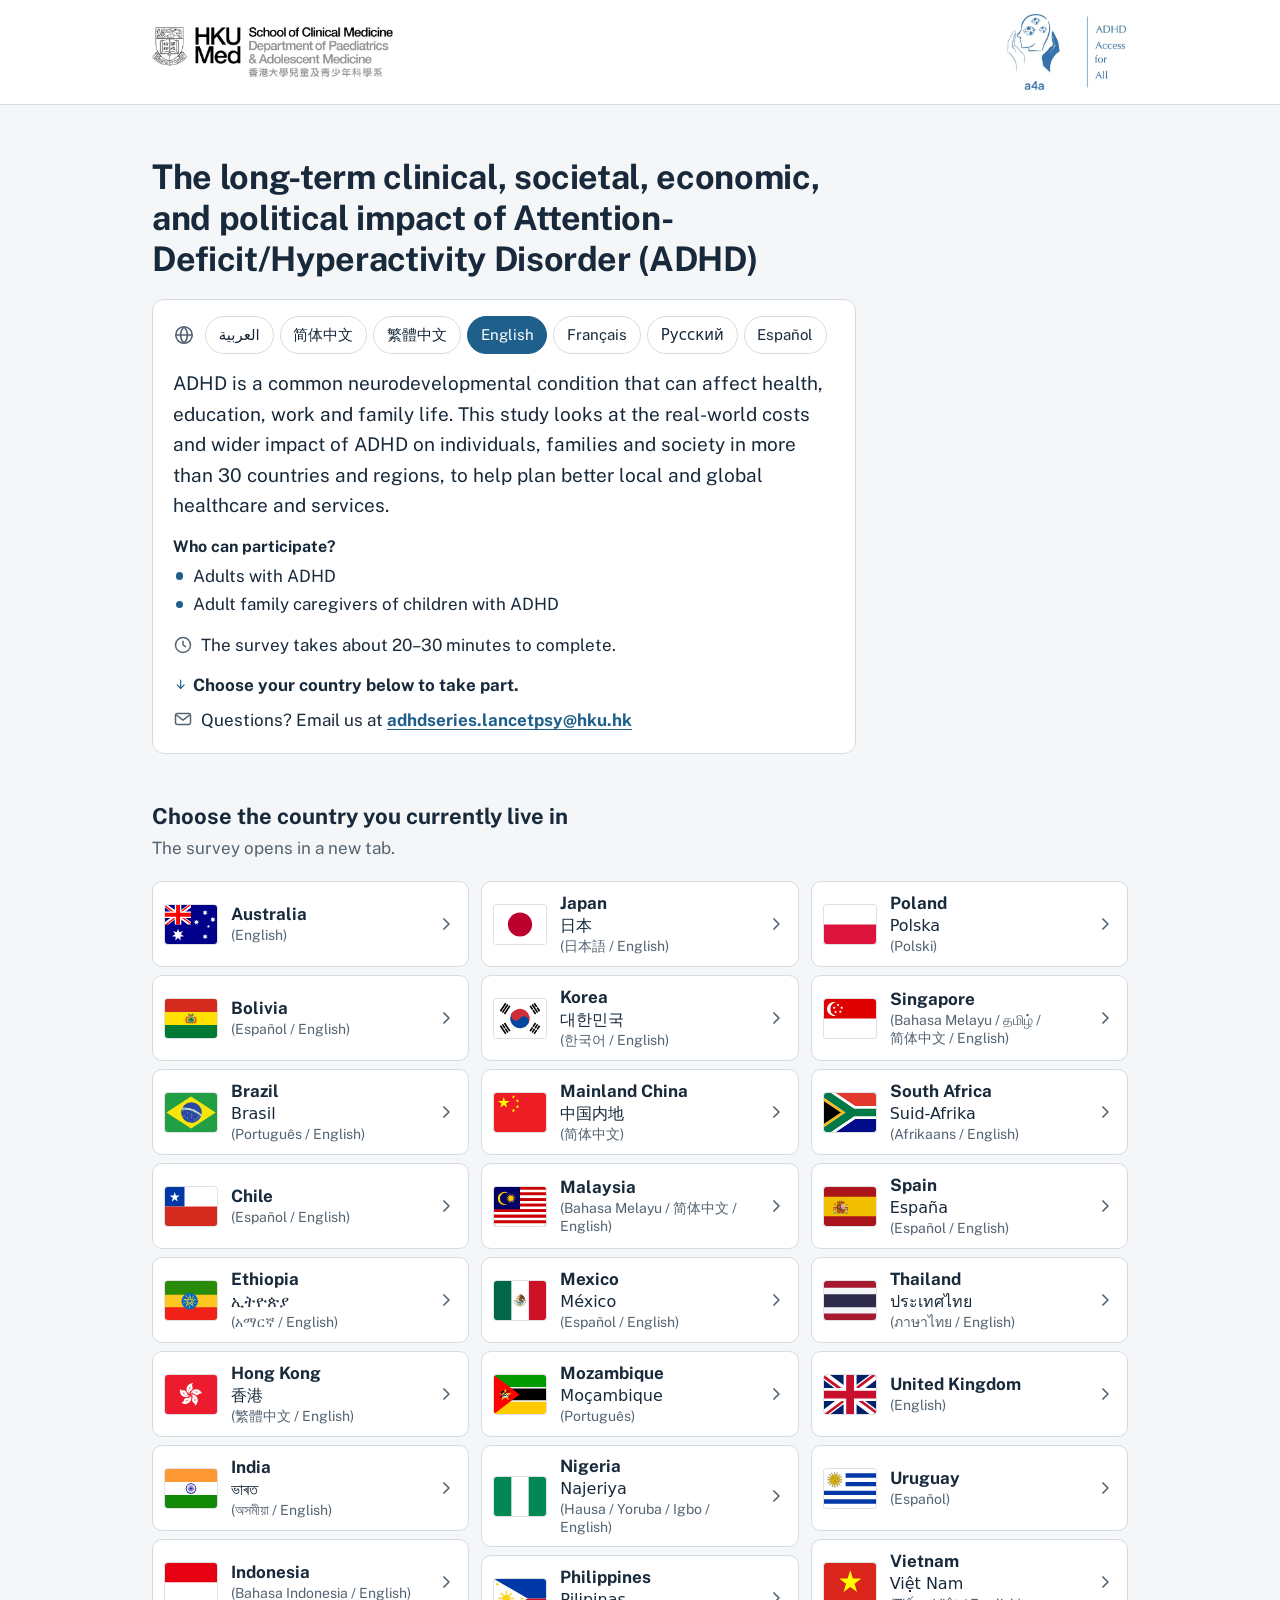
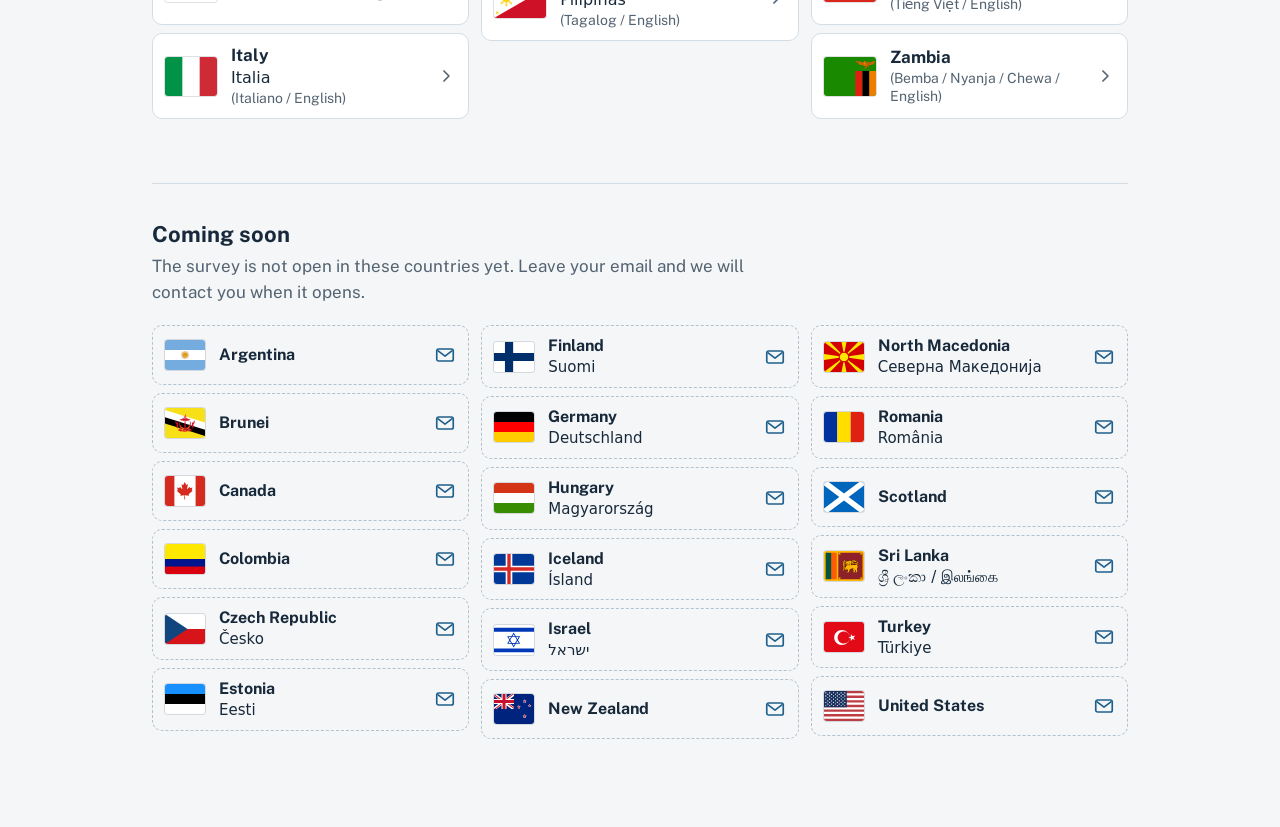
==== index.html @ dce9ca98 "Add files via upload" ====
<!DOCTYPE html>
<html lang="en">
<head>
  <meta charset="UTF-8">
  <meta name="viewport" content="width=device-width, initial-scale=1">
  <title>The long-term clinical, societal, economic, and political impact of Attention-Deficit/Hyperactivity Disorder (ADHD)</title>
  <meta name="description" content="An international survey on the real-world costs and wider impact of ADHD. Choose the country you currently live in to take part.">
  <link rel="stylesheet" href="style.css">
</head>
<body>
  <header class="brand-bar">
    <div class="brand-inner">
      <img class="logo logo-hku" src="images/hku-med-paediatrics-logo.jpg" width="750" height="162"
           alt="HKU Med, School of Clinical Medicine, Department of Paediatrics and Adolescent Medicine, The University of Hong Kong">
      <img class="logo logo-a4a" src="images/a4a-logo.jpg" width="369" height="240" alt="a4a, ADHD Access for All">
    </div>
  </header>
  <main class="page">
    <header class="intro">
      <h1>The long-term clinical, societal, economic, and political impact of Attention-Deficit/<wbr>Hyperactivity Disorder (ADHD)</h1>
      <!-- Introduction in seven languages. The buttons are radio buttons + CSS, so switching
           works without JavaScript; the script only starts on the browser language. -->
      <div class="langs" id="intro">
        <input class="lang-radio" type="radio" name="intro-lang" id="lang-ar" value="ar">
        <input class="lang-radio" type="radio" name="intro-lang" id="lang-zh-hans" value="zh-hans">
        <input class="lang-radio" type="radio" name="intro-lang" id="lang-zh-hant" value="zh-hant">
        <input class="lang-radio" type="radio" name="intro-lang" id="lang-en" value="en" checked>
        <input class="lang-radio" type="radio" name="intro-lang" id="lang-fr" value="fr">
        <input class="lang-radio" type="radio" name="intro-lang" id="lang-ru" value="ru">
        <input class="lang-radio" type="radio" name="intro-lang" id="lang-es" value="es">
        <div class="lang-tabs">
          <svg class="globe-icon" viewBox="0 0 24 24" aria-hidden="true" focusable="false"><circle cx="12" cy="12" r="9" fill="none" stroke="currentColor" stroke-width="1.7"/><path d="M3 12h18M12 3c2.5 2.6 3.8 5.6 3.8 9s-1.3 6.4-3.8 9c-2.5-2.6-3.8-5.6-3.8-9S9.5 5.6 12 3z" fill="none" stroke="currentColor" stroke-width="1.7" stroke-linejoin="round"/></svg>
          <label class="lang-tab" for="lang-ar" lang="ar" dir="rtl">العربية</label>
          <label class="native lang-tab" for="lang-zh-hans" lang="zh-Hans">简体中文</label>
          <label class="native lang-tab" for="lang-zh-hant" lang="zh-Hant">繁體中文</label>
          <label class="lang-tab" for="lang-en" lang="en">English</label>
          <label class="lang-tab" for="lang-fr" lang="fr">Français</label>
          <label class="lang-tab" for="lang-ru" lang="ru">Русский</label>
          <label class="lang-tab" for="lang-es" lang="es">Español</label>
        </div>
        <div class="lang-panel native" id="intro-ar" lang="ar" dir="rtl">
          <p class="intro-text">اضطراب فرط الحركة وتشتت الانتباه (ADHD) حالة نمائية عصبية شائعة قد تؤثر في الصحة والتعليم والعمل والحياة الأسرية. تتناول هذه الدراسة التكاليف الفعلية والآثار الأوسع لهذا الاضطراب على الأفراد والأسر والمجتمع في أكثر من 30 دولة ومنطقة، بهدف المساعدة في تخطيط رعاية صحية وخدمات أفضل على المستويين المحلي والعالمي.</p>
          <h2 class="intro-heading">من يمكنه المشاركة؟</h2>
          <ul class="who-list">
            <li>البالغون المصابون باضطراب فرط الحركة وتشتت الانتباه</li>
            <li>أفراد الأسرة البالغون الذين يرعون أطفالاً مصابين بهذا الاضطراب</li>
          </ul>
          <p class="intro-time"><svg class="time-icon" viewBox="0 0 24 24" aria-hidden="true" focusable="false"><circle cx="12" cy="12" r="9" fill="none" stroke="currentColor" stroke-width="1.8"/><path d="M12 7.5V12l3 2" fill="none" stroke="currentColor" stroke-width="1.8" stroke-linecap="round" stroke-linejoin="round"/></svg><span>يستغرق إكمال الاستبيان ما بين 20 و30 دقيقة تقريبًا.</span></p>
          <p class="intro-action"><svg class="action-icon" viewBox="0 0 24 24" aria-hidden="true" focusable="false"><path d="M12 5v13m0 0 5.5-5.5M12 18l-5.5-5.5" fill="none" stroke="currentColor" stroke-width="1.8" stroke-linecap="round" stroke-linejoin="round"/></svg>اختر بلدك من القائمة أدناه للمشاركة.</p>
          <p class="contact"><svg class="contact-icon" viewBox="0 0 24 24" aria-hidden="true" focusable="false"><rect x="3" y="5.5" width="18" height="13" rx="2" fill="none" stroke="currentColor" stroke-width="1.8"/><path d="m4.5 7.5 7.5 5.75 7.5-5.75" fill="none" stroke="currentColor" stroke-width="1.8" stroke-linecap="round" stroke-linejoin="round"/></svg><span>لديك أسئلة؟ راسلنا على <a href="mailto:adhdseries.lancetpsy@hku.hk" dir="ltr">adhdseries.lancetpsy@hku.hk</a></span></p>
        </div>
        <div class="lang-panel native" id="intro-zh-hans" lang="zh-Hans">
          <p class="intro-text">ADHD（注意缺陷多动障碍）是一种常见的神经发育障碍，可能影响健康、教育、工作和家庭生活。本研究在30多个国家和地区开展，旨在了解ADHD对个人、家庭和社会造成的实际成本及更广泛的影响，以协助规划更完善的本地和全球医疗保健及相关服务。</p>
          <h2 class="intro-heading">谁可以参加？</h2>
          <ul class="who-list">
            <li>患有ADHD的成年人</li>
            <li>ADHD儿童的成年家庭照顾者</li>
          </ul>
          <p class="intro-time"><svg class="time-icon" viewBox="0 0 24 24" aria-hidden="true" focusable="false"><circle cx="12" cy="12" r="9" fill="none" stroke="currentColor" stroke-width="1.8"/><path d="M12 7.5V12l3 2" fill="none" stroke="currentColor" stroke-width="1.8" stroke-linecap="round" stroke-linejoin="round"/></svg><span>完成问卷大约需要20–30分钟。</span></p>
          <p class="intro-action"><svg class="action-icon" viewBox="0 0 24 24" aria-hidden="true" focusable="false"><path d="M12 5v13m0 0 5.5-5.5M12 18l-5.5-5.5" fill="none" stroke="currentColor" stroke-width="1.8" stroke-linecap="round" stroke-linejoin="round"/></svg>请在下方选择你所在的国家或地区参加。</p>
          <p class="contact"><svg class="contact-icon" viewBox="0 0 24 24" aria-hidden="true" focusable="false"><rect x="3" y="5.5" width="18" height="13" rx="2" fill="none" stroke="currentColor" stroke-width="1.8"/><path d="m4.5 7.5 7.5 5.75 7.5-5.75" fill="none" stroke="currentColor" stroke-width="1.8" stroke-linecap="round" stroke-linejoin="round"/></svg><span>如有疑问，请发送电子邮件至 <a href="mailto:adhdseries.lancetpsy@hku.hk" dir="ltr">adhdseries.lancetpsy@hku.hk</a></span></p>
        </div>
        <div class="lang-panel native" id="intro-zh-hant" lang="zh-Hant">
          <p class="intro-text">ADHD（專注力不足／過度活躍症）是常見的神經發展障礙，可能影響健康、教育、工作和家庭生活。本研究在30多個國家和地區進行，旨在了解ADHD對個人、家庭和社會造成的實際成本及更廣泛的影響，以協助規劃更完善的本地和全球醫療保健及相關服務。</p>
          <h2 class="intro-heading">誰可以參加？</h2>
          <ul class="who-list">
            <li>患有ADHD的成年人</li>
            <li>ADHD兒童的成年家庭照顧者</li>
          </ul>
          <p class="intro-time"><svg class="time-icon" viewBox="0 0 24 24" aria-hidden="true" focusable="false"><circle cx="12" cy="12" r="9" fill="none" stroke="currentColor" stroke-width="1.8"/><path d="M12 7.5V12l3 2" fill="none" stroke="currentColor" stroke-width="1.8" stroke-linecap="round" stroke-linejoin="round"/></svg><span>完成問卷大約需要20–30分鐘。</span></p>
          <p class="intro-action"><svg class="action-icon" viewBox="0 0 24 24" aria-hidden="true" focusable="false"><path d="M12 5v13m0 0 5.5-5.5M12 18l-5.5-5.5" fill="none" stroke="currentColor" stroke-width="1.8" stroke-linecap="round" stroke-linejoin="round"/></svg>請在下方選擇你所在的國家或地區參加。</p>
          <p class="contact"><svg class="contact-icon" viewBox="0 0 24 24" aria-hidden="true" focusable="false"><rect x="3" y="5.5" width="18" height="13" rx="2" fill="none" stroke="currentColor" stroke-width="1.8"/><path d="m4.5 7.5 7.5 5.75 7.5-5.75" fill="none" stroke="currentColor" stroke-width="1.8" stroke-linecap="round" stroke-linejoin="round"/></svg><span>如有查詢，請電郵至 <a href="mailto:adhdseries.lancetpsy@hku.hk" dir="ltr">adhdseries.lancetpsy@hku.hk</a></span></p>
        </div>
        <div class="lang-panel" id="intro-en" lang="en">
          <p class="intro-text">ADHD is a common neurodevelopmental condition that can affect health, education, work and family life. This study looks at the real-world costs and wider impact of ADHD on individuals, families and society in more than 30 countries and regions, to help plan better local and global healthcare and services.</p>
          <h2 class="intro-heading">Who can participate?</h2>
          <ul class="who-list">
            <li>Adults with ADHD</li>
            <li>Adult family caregivers of children with ADHD</li>
          </ul>
          <p class="intro-time"><svg class="time-icon" viewBox="0 0 24 24" aria-hidden="true" focusable="false"><circle cx="12" cy="12" r="9" fill="none" stroke="currentColor" stroke-width="1.8"/><path d="M12 7.5V12l3 2" fill="none" stroke="currentColor" stroke-width="1.8" stroke-linecap="round" stroke-linejoin="round"/></svg><span>The survey takes about 20–30 minutes to complete.</span></p>
          <p class="intro-action"><svg class="action-icon" viewBox="0 0 24 24" aria-hidden="true" focusable="false"><path d="M12 5v13m0 0 5.5-5.5M12 18l-5.5-5.5" fill="none" stroke="currentColor" stroke-width="1.8" stroke-linecap="round" stroke-linejoin="round"/></svg>Choose your country below to take part.</p>
          <p class="contact"><svg class="contact-icon" viewBox="0 0 24 24" aria-hidden="true" focusable="false"><rect x="3" y="5.5" width="18" height="13" rx="2" fill="none" stroke="currentColor" stroke-width="1.8"/><path d="m4.5 7.5 7.5 5.75 7.5-5.75" fill="none" stroke="currentColor" stroke-width="1.8" stroke-linecap="round" stroke-linejoin="round"/></svg><span>Questions? Email us at <a href="mailto:adhdseries.lancetpsy@hku.hk" dir="ltr">adhdseries.lancetpsy@hku.hk</a></span></p>
        </div>
        <div class="lang-panel" id="intro-fr" lang="fr">
          <p class="intro-text">Le TDAH est un trouble du neurodéveloppement fréquent qui peut affecter la santé, l’éducation, le travail et la vie familiale. Cette étude examine les coûts réels et l’impact plus large du TDAH sur les personnes, les familles et la société dans plus de 30 pays et régions, afin d’aider à mieux planifier les soins de santé et les services, à l’échelle locale et mondiale.</p>
          <h2 class="intro-heading">Qui peut participer ?</h2>
          <ul class="who-list">
            <li>Les adultes ayant un TDAH</li>
            <li>Les proches aidants adultes d’enfants ayant un TDAH</li>
          </ul>
          <p class="intro-time"><svg class="time-icon" viewBox="0 0 24 24" aria-hidden="true" focusable="false"><circle cx="12" cy="12" r="9" fill="none" stroke="currentColor" stroke-width="1.8"/><path d="M12 7.5V12l3 2" fill="none" stroke="currentColor" stroke-width="1.8" stroke-linecap="round" stroke-linejoin="round"/></svg><span>Il faut environ 20 à 30 minutes pour répondre au questionnaire.</span></p>
          <p class="intro-action"><svg class="action-icon" viewBox="0 0 24 24" aria-hidden="true" focusable="false"><path d="M12 5v13m0 0 5.5-5.5M12 18l-5.5-5.5" fill="none" stroke="currentColor" stroke-width="1.8" stroke-linecap="round" stroke-linejoin="round"/></svg>Choisissez votre pays ci-dessous pour participer.</p>
          <p class="contact"><svg class="contact-icon" viewBox="0 0 24 24" aria-hidden="true" focusable="false"><rect x="3" y="5.5" width="18" height="13" rx="2" fill="none" stroke="currentColor" stroke-width="1.8"/><path d="m4.5 7.5 7.5 5.75 7.5-5.75" fill="none" stroke="currentColor" stroke-width="1.8" stroke-linecap="round" stroke-linejoin="round"/></svg><span>Des questions ? Écrivez-nous à <a href="mailto:adhdseries.lancetpsy@hku.hk" dir="ltr">adhdseries.lancetpsy@hku.hk</a></span></p>
        </div>
        <div class="lang-panel native" id="intro-ru" lang="ru">
          <p class="intro-text">Синдром дефицита внимания и гиперактивности (СДВГ) — распространённое нарушение нейроразвития, которое может влиять на здоровье, образование, работу и семейную жизнь. В этом исследовании, которое проводится более чем в 30 странах и регионах, изучаются реальные затраты и более широкие последствия СДВГ для людей, семей и общества, чтобы помочь лучше планировать медицинскую помощь и услуги на местном и глобальном уровнях.</p>
          <h2 class="intro-heading">Кто может принять участие?</h2>
          <ul class="who-list">
            <li>Взрослые с СДВГ</li>
            <li>Взрослые члены семьи, ухаживающие за детьми с СДВГ</li>
          </ul>
          <p class="intro-time"><svg class="time-icon" viewBox="0 0 24 24" aria-hidden="true" focusable="false"><circle cx="12" cy="12" r="9" fill="none" stroke="currentColor" stroke-width="1.8"/><path d="M12 7.5V12l3 2" fill="none" stroke="currentColor" stroke-width="1.8" stroke-linecap="round" stroke-linejoin="round"/></svg><span>Заполнение опроса занимает примерно 20–30 минут.</span></p>
          <p class="intro-action"><svg class="action-icon" viewBox="0 0 24 24" aria-hidden="true" focusable="false"><path d="M12 5v13m0 0 5.5-5.5M12 18l-5.5-5.5" fill="none" stroke="currentColor" stroke-width="1.8" stroke-linecap="round" stroke-linejoin="round"/></svg>Выберите свою страну ниже, чтобы принять участие.</p>
          <p class="contact"><svg class="contact-icon" viewBox="0 0 24 24" aria-hidden="true" focusable="false"><rect x="3" y="5.5" width="18" height="13" rx="2" fill="none" stroke="currentColor" stroke-width="1.8"/><path d="m4.5 7.5 7.5 5.75 7.5-5.75" fill="none" stroke="currentColor" stroke-width="1.8" stroke-linecap="round" stroke-linejoin="round"/></svg><span>Есть вопросы? Напишите нам: <a href="mailto:adhdseries.lancetpsy@hku.hk" dir="ltr">adhdseries.lancetpsy@hku.hk</a></span></p>
        </div>
        <div class="lang-panel" id="intro-es" lang="es">
          <p class="intro-text">El TDAH es una condición del neurodesarrollo frecuente que puede afectar la salud, la educación, el trabajo y la vida familiar. Este estudio analiza los costos reales y el impacto más amplio del TDAH en las personas, las familias y la sociedad en más de 30 países y regiones, para ayudar a planificar una mejor atención de salud y mejores servicios a nivel local y mundial.</p>
          <h2 class="intro-heading">¿Quién puede participar?</h2>
          <ul class="who-list">
            <li>Personas adultas con TDAH</li>
            <li>Familiares adultos que cuidan de niños y niñas con TDAH</li>
          </ul>
          <p class="intro-time"><svg class="time-icon" viewBox="0 0 24 24" aria-hidden="true" focusable="false"><circle cx="12" cy="12" r="9" fill="none" stroke="currentColor" stroke-width="1.8"/><path d="M12 7.5V12l3 2" fill="none" stroke="currentColor" stroke-width="1.8" stroke-linecap="round" stroke-linejoin="round"/></svg><span>Completar la encuesta toma aproximadamente de 20 a 30 minutos.</span></p>
          <p class="intro-action"><svg class="action-icon" viewBox="0 0 24 24" aria-hidden="true" focusable="false"><path d="M12 5v13m0 0 5.5-5.5M12 18l-5.5-5.5" fill="none" stroke="currentColor" stroke-width="1.8" stroke-linecap="round" stroke-linejoin="round"/></svg>Elija su país en la lista de abajo para participar.</p>
          <p class="contact"><svg class="contact-icon" viewBox="0 0 24 24" aria-hidden="true" focusable="false"><rect x="3" y="5.5" width="18" height="13" rx="2" fill="none" stroke="currentColor" stroke-width="1.8"/><path d="m4.5 7.5 7.5 5.75 7.5-5.75" fill="none" stroke="currentColor" stroke-width="1.8" stroke-linecap="round" stroke-linejoin="round"/></svg><span>¿Tiene preguntas? Escríbanos a <a href="mailto:adhdseries.lancetpsy@hku.hk" dir="ltr">adhdseries.lancetpsy@hku.hk</a></span></p>
        </div>
      </div>
      <script>
        (function () {
          try {
            var prefs = navigator.languages && navigator.languages.length ? navigator.languages : [navigator.language || "en"];
            for (var i = 0; i < prefs.length; i++) {
              var tag = String(prefs[i]).toLowerCase();
              var code = tag.split("-")[0];
              if (code === "zh") {
                code = /hant|tw|hk|mo/.test(tag) ? "zh-hant" : "zh-hans";
              }
              var radio = document.getElementById("lang-" + code);
              if (radio) { radio.checked = true; break; }
            }
          } catch (e) {}
        })();
      </script>

    </header>

    <!--
      Open surveys, A-Z by English name. Each row: flag, English name,
      name in the survey's language. To open a "Coming soon" country, copy
      any row below into this list and change the flag, names and survey link.
    -->
    <section class="countries" id="country-selection" aria-labelledby="choose-heading">
      <h2 class="section-title" id="choose-heading">Choose the country you currently live in</h2>
      <p class="section-note">The survey opens in a new tab.</p>
      <ul class="country-list" role="list">
        <li><a class="row" href="https://hku.au1.qualtrics.com/jfe/form/SV_2lUkammRQJGlORw" target="_blank" rel="noopener noreferrer">
            <img class="flag" src="flags/au.svg" alt="" width="52" height="39" decoding="async">
            <span class="row-names"><span class="name-en">Australia</span><span class="name-lang" translate="no">(<span lang="en">English</span>)</span></span>
            <svg class="row-icon" viewBox="0 0 24 24" aria-hidden="true" focusable="false"><path d="m9.5 6 6 6-6 6" fill="none" stroke="currentColor" stroke-width="2" stroke-linecap="round" stroke-linejoin="round"/></svg><span class="sr-only"> (opens in a new tab)</span>
        </a></li>
        <li><a class="row" href="https://hku.au1.qualtrics.com/jfe/form/SV_8hSit3gMhziZ8Lc?Q_Language=ES-ES&amp;src=fb" target="_blank" rel="noopener noreferrer">
            <img class="flag" src="flags/bo.svg" alt="" width="52" height="39" decoding="async">
            <span class="row-names"><span class="name-en">Bolivia</span><span class="name-lang" translate="no">(<span lang="es">Español</span> / <span lang="en">English</span>)</span></span>
            <svg class="row-icon" viewBox="0 0 24 24" aria-hidden="true" focusable="false"><path d="m9.5 6 6 6-6 6" fill="none" stroke="currentColor" stroke-width="2" stroke-linecap="round" stroke-linejoin="round"/></svg><span class="sr-only"> (opens in a new tab)</span>
        </a></li>
        <li><a class="row" href="https://hku.au1.qualtrics.com/jfe/form/SV_0UNJbcF4LHOlW3s?Q_Language=PT-BR&amp;src=fb" target="_blank" rel="noopener noreferrer">
            <img class="flag" src="flags/br.svg" alt="" width="52" height="39" decoding="async">
            <span class="row-names"><span class="name-en">Brazil</span><span class="name-local native" lang="pt-BR" translate="no">Brasil</span><span class="name-lang" translate="no">(<span lang="pt-BR">Português</span> / <span lang="en">English</span>)</span></span>
            <svg class="row-icon" viewBox="0 0 24 24" aria-hidden="true" focusable="false"><path d="m9.5 6 6 6-6 6" fill="none" stroke="currentColor" stroke-width="2" stroke-linecap="round" stroke-linejoin="round"/></svg><span class="sr-only"> (opens in a new tab)</span>
        </a></li>
        <li><a class="row" href="https://hku.au1.qualtrics.com/jfe/form/SV_5BXR8ovBortozc2?Q_Language=ES-ES&amp;src=fb" target="_blank" rel="noopener noreferrer">
            <img class="flag" src="flags/cl.svg" alt="" width="52" height="39" decoding="async">
            <span class="row-names"><span class="name-en">Chile</span><span class="name-lang" translate="no">(<span lang="es">Español</span> / <span lang="en">English</span>)</span></span>
            <svg class="row-icon" viewBox="0 0 24 24" aria-hidden="true" focusable="false"><path d="m9.5 6 6 6-6 6" fill="none" stroke="currentColor" stroke-width="2" stroke-linecap="round" stroke-linejoin="round"/></svg><span class="sr-only"> (opens in a new tab)</span>
        </a></li>
        <li><a class="row" href="https://hku.au1.qualtrics.com/jfe/form/SV_4PlfiEkc6e9vngi?Q_Language=AM&amp;src=fb" target="_blank" rel="noopener noreferrer">
            <img class="flag" src="flags/et.svg" alt="" width="52" height="39" decoding="async">
            <span class="row-names"><span class="name-en">Ethiopia</span><span class="name-local native" lang="am" translate="no">ኢትዮጵያ</span><span class="name-lang" translate="no">(<span lang="am">አማርኛ</span> / <span lang="en">English</span>)</span></span>
            <svg class="row-icon" viewBox="0 0 24 24" aria-hidden="true" focusable="false"><path d="m9.5 6 6 6-6 6" fill="none" stroke="currentColor" stroke-width="2" stroke-linecap="round" stroke-linejoin="round"/></svg><span class="sr-only"> (opens in a new tab)</span>
        </a></li>
        <li><a class="row" href="hong-kong.html">
            <img class="flag" src="flags/hk.svg" alt="" width="52" height="39" decoding="async">
            <span class="row-names"><span class="name-en">Hong Kong</span><span class="name-local native" lang="zh-Hant" translate="no">香港</span><span class="name-lang" translate="no">(<span class="native" lang="zh-Hant">繁體中文</span> / <span lang="en">English</span>)</span></span>
            <svg class="row-icon" viewBox="0 0 24 24" aria-hidden="true" focusable="false"><path d="m9.5 6 6 6-6 6" fill="none" stroke="currentColor" stroke-width="2" stroke-linecap="round" stroke-linejoin="round"/></svg>
        </a></li>
        <li><a class="row" href="https://hku.au1.qualtrics.com/jfe/form/SV_3ZUCyJKuBIMt9vE?Q_Language=ASM&amp;src=fb" target="_blank" rel="noopener noreferrer">
            <img class="flag" src="flags/in.svg" alt="" width="52" height="39" decoding="async">
            <span class="row-names"><span class="name-en">India</span><span class="name-local native" lang="as" translate="no">ভাৰত</span><span class="name-lang" translate="no">(<span lang="as">অসমীয়া</span> / <span lang="en">English</span>)</span></span>
            <svg class="row-icon" viewBox="0 0 24 24" aria-hidden="true" focusable="false"><path d="m9.5 6 6 6-6 6" fill="none" stroke="currentColor" stroke-width="2" stroke-linecap="round" stroke-linejoin="round"/></svg><span class="sr-only"> (opens in a new tab)</span>
        </a></li>
        <li><a class="row" href="https://hku.au1.qualtrics.com/jfe/form/SV_cM7222GiejabFiK?Q_Language=ID&amp;src=fb" target="_blank" rel="noopener noreferrer">
            <img class="flag" src="flags/id.svg" alt="" width="52" height="39" decoding="async">
            <span class="row-names"><span class="name-en">Indonesia</span><span class="name-lang" translate="no">(<span lang="id">Bahasa Indonesia</span> / <span lang="en">English</span>)</span></span>
            <svg class="row-icon" viewBox="0 0 24 24" aria-hidden="true" focusable="false"><path d="m9.5 6 6 6-6 6" fill="none" stroke="currentColor" stroke-width="2" stroke-linecap="round" stroke-linejoin="round"/></svg><span class="sr-only"> (opens in a new tab)</span>
        </a></li>
        <li><a class="row" href="https://hku.au1.qualtrics.com/jfe/form/SV_8ctIkrnrsQiDBhc?Q_Language=IT&amp;src=fb" target="_blank" rel="noopener noreferrer">
            <img class="flag" src="flags/it.svg" alt="" width="52" height="39" decoding="async">
            <span class="row-names"><span class="name-en">Italy</span><span class="name-local native" lang="it" translate="no">Italia</span><span class="name-lang" translate="no">(<span lang="it">Italiano</span> / <span lang="en">English</span>)</span></span>
            <svg class="row-icon" viewBox="0 0 24 24" aria-hidden="true" focusable="false"><path d="m9.5 6 6 6-6 6" fill="none" stroke="currentColor" stroke-width="2" stroke-linecap="round" stroke-linejoin="round"/></svg><span class="sr-only"> (opens in a new tab)</span>
        </a></li>
        <li><a class="row" href="https://hku.au1.qualtrics.com/jfe/form/SV_3QLqAeLe7lD5Hr8?Q_Language=JA&amp;src=fb" target="_blank" rel="noopener noreferrer">
            <img class="flag" src="flags/jp.svg" alt="" width="52" height="39" decoding="async">
            <span class="row-names"><span class="name-en">Japan</span><span class="name-local native" lang="ja" translate="no">日本</span><span class="name-lang" translate="no">(<span class="native" lang="ja">日本語</span> / <span lang="en">English</span>)</span></span>
            <svg class="row-icon" viewBox="0 0 24 24" aria-hidden="true" focusable="false"><path d="m9.5 6 6 6-6 6" fill="none" stroke="currentColor" stroke-width="2" stroke-linecap="round" stroke-linejoin="round"/></svg><span class="sr-only"> (opens in a new tab)</span>
        </a></li>
        <li><a class="row" href="https://hku.au1.qualtrics.com/jfe/form/SV_40CHjWf8CHS5TTw?Q_Language=KO&amp;src=fb" target="_blank" rel="noopener noreferrer">
            <img class="flag" src="flags/kr.svg" alt="" width="52" height="39" decoding="async">
            <span class="row-names"><span class="name-en">Korea</span><span class="name-local native" lang="ko" translate="no">대한민국</span><span class="name-lang" translate="no">(<span class="native" lang="ko">한국어</span> / <span lang="en">English</span>)</span></span>
            <svg class="row-icon" viewBox="0 0 24 24" aria-hidden="true" focusable="false"><path d="m9.5 6 6 6-6 6" fill="none" stroke="currentColor" stroke-width="2" stroke-linecap="round" stroke-linejoin="round"/></svg><span class="sr-only"> (opens in a new tab)</span>
        </a></li>
        <li><a class="row" href="https://hku.au1.qualtrics.com/jfe/form/SV_3mHNMaRvynS5H2C?src=fb" target="_blank" rel="noopener noreferrer">
            <img class="flag" src="flags/cn.svg" alt="" width="52" height="39" decoding="async">
            <span class="row-names"><span class="name-en">Mainland China</span><span class="name-local native" lang="zh-Hans" translate="no">中国内地</span><span class="name-lang" translate="no">(<span class="native" lang="zh-Hans">简体中文</span>)</span></span>
            <svg class="row-icon" viewBox="0 0 24 24" aria-hidden="true" focusable="false"><path d="m9.5 6 6 6-6 6" fill="none" stroke="currentColor" stroke-width="2" stroke-linecap="round" stroke-linejoin="round"/></svg><span class="sr-only"> (opens in a new tab)</span>
        </a></li>
        <li><a class="row" href="https://hku.au1.qualtrics.com/jfe/form/SV_b9mgxQ1tLQx7orA?Q_Language=MS&amp;src=fb" target="_blank" rel="noopener noreferrer">
            <img class="flag" src="flags/my.svg" alt="" width="52" height="39" decoding="async">
            <span class="row-names"><span class="name-en">Malaysia</span><span class="name-lang" translate="no">(<span lang="ms">Bahasa Melayu</span> / <span class="native" lang="zh-Hans">简体中文</span> / <span lang="en">English</span>)</span></span>
            <svg class="row-icon" viewBox="0 0 24 24" aria-hidden="true" focusable="false"><path d="m9.5 6 6 6-6 6" fill="none" stroke="currentColor" stroke-width="2" stroke-linecap="round" stroke-linejoin="round"/></svg><span class="sr-only"> (opens in a new tab)</span>
        </a></li>
        <li><a class="row" href="https://hku.au1.qualtrics.com/jfe/form/SV_d6Htt4WUVrvCJ5s?Q_Language=ES&amp;src=fb" target="_blank" rel="noopener noreferrer">
            <img class="flag" src="flags/mx.svg" alt="" width="52" height="39" decoding="async">
            <span class="row-names"><span class="name-en">Mexico</span><span class="name-local native" lang="es-MX" translate="no">México</span><span class="name-lang" translate="no">(<span lang="es-MX">Español</span> / <span lang="en">English</span>)</span></span>
            <svg class="row-icon" viewBox="0 0 24 24" aria-hidden="true" focusable="false"><path d="m9.5 6 6 6-6 6" fill="none" stroke="currentColor" stroke-width="2" stroke-linecap="round" stroke-linejoin="round"/></svg><span class="sr-only"> (opens in a new tab)</span>
        </a></li>
        <li><a class="row" href="https://hku.au1.qualtrics.com/jfe/form/SV_b31DS8srAVLvgNM?Q_Language=PT&amp;src=fb" target="_blank" rel="noopener noreferrer">
            <img class="flag" src="flags/mz.svg" alt="" width="52" height="39" decoding="async">
            <span class="row-names"><span class="name-en">Mozambique</span><span class="name-local native" lang="pt" translate="no">Moçambique</span><span class="name-lang" translate="no">(<span lang="pt">Português</span>)</span></span>
            <svg class="row-icon" viewBox="0 0 24 24" aria-hidden="true" focusable="false"><path d="m9.5 6 6 6-6 6" fill="none" stroke="currentColor" stroke-width="2" stroke-linecap="round" stroke-linejoin="round"/></svg><span class="sr-only"> (opens in a new tab)</span>
        </a></li>
        <li><a class="row" href="https://hku.au1.qualtrics.com/jfe/form/SV_8iSJWxH5ZTtuFds?Q_Language=HA&amp;src=fb" target="_blank" rel="noopener noreferrer">
            <img class="flag" src="flags/ng.svg" alt="" width="52" height="39" decoding="async">
            <span class="row-names"><span class="name-en">Nigeria</span><span class="name-local native" lang="ha" translate="no">Najeriya</span><span class="name-lang" translate="no">(<span lang="ha">Hausa</span> / <span lang="yo">Yoruba</span> / <span lang="ig">Igbo</span> / <span lang="en">English</span>)</span></span>
            <svg class="row-icon" viewBox="0 0 24 24" aria-hidden="true" focusable="false"><path d="m9.5 6 6 6-6 6" fill="none" stroke="currentColor" stroke-width="2" stroke-linecap="round" stroke-linejoin="round"/></svg><span class="sr-only"> (opens in a new tab)</span>
        </a></li>
        <li><a class="row" href="https://hku.au1.qualtrics.com/jfe/form/SV_8iD1Lj9dxNVW1lI?Q_Language=TGL&amp;src=fb" target="_blank" rel="noopener noreferrer">
            <img class="flag" src="flags/ph.svg" alt="" width="52" height="39" decoding="async">
            <span class="row-names"><span class="name-en">Philippines</span><span class="name-local native" lang="fil" translate="no">Pilipinas</span><span class="name-lang" translate="no">(<span lang="tl">Tagalog</span> / <span lang="en">English</span>)</span></span>
            <svg class="row-icon" viewBox="0 0 24 24" aria-hidden="true" focusable="false"><path d="m9.5 6 6 6-6 6" fill="none" stroke="currentColor" stroke-width="2" stroke-linecap="round" stroke-linejoin="round"/></svg><span class="sr-only"> (opens in a new tab)</span>
        </a></li>
        <li><a class="row" href="https://hku.au1.qualtrics.com/jfe/form/SV_25kvuBxrbYHWBa6?Q_Language=PL&amp;src=fb" target="_blank" rel="noopener noreferrer">
            <img class="flag" src="flags/pl.svg" alt="" width="52" height="39" decoding="async">
            <span class="row-names"><span class="name-en">Poland</span><span class="name-local native" lang="pl" translate="no">Polska</span><span class="name-lang" translate="no">(<span lang="pl">Polski</span>)</span></span>
            <svg class="row-icon" viewBox="0 0 24 24" aria-hidden="true" focusable="false"><path d="m9.5 6 6 6-6 6" fill="none" stroke="currentColor" stroke-width="2" stroke-linecap="round" stroke-linejoin="round"/></svg><span class="sr-only"> (opens in a new tab)</span>
        </a></li>
        <li><a class="row" href="https://hku.au1.qualtrics.com/jfe/form/SV_0upJAIICJkTPasu?Q_Language=EN-GB&amp;src=fb" target="_blank" rel="noopener noreferrer">
            <img class="flag" src="flags/sg.svg" alt="" width="52" height="39" decoding="async">
            <span class="row-names"><span class="name-en">Singapore</span><span class="name-lang" translate="no">(<span lang="ms">Bahasa Melayu</span> / <span lang="ta">தமிழ்</span> / <span class="native" lang="zh-Hans">简体中文</span> / <span lang="en">English</span>)</span></span>
            <svg class="row-icon" viewBox="0 0 24 24" aria-hidden="true" focusable="false"><path d="m9.5 6 6 6-6 6" fill="none" stroke="currentColor" stroke-width="2" stroke-linecap="round" stroke-linejoin="round"/></svg><span class="sr-only"> (opens in a new tab)</span>
        </a></li>
        <li><a class="row" href="https://hku.au1.qualtrics.com/jfe/form/SV_6JWXuqaaafxd8WO?Q_Language=AF&amp;src=fb" target="_blank" rel="noopener noreferrer">
            <img class="flag" src="flags/za.svg" alt="" width="52" height="39" decoding="async">
            <span class="row-names"><span class="name-en">South Africa</span><span class="name-local native" lang="af" translate="no">Suid-Afrika</span><span class="name-lang" translate="no">(<span lang="af">Afrikaans</span> / <span lang="en">English</span>)</span></span>
            <svg class="row-icon" viewBox="0 0 24 24" aria-hidden="true" focusable="false"><path d="m9.5 6 6 6-6 6" fill="none" stroke="currentColor" stroke-width="2" stroke-linecap="round" stroke-linejoin="round"/></svg><span class="sr-only"> (opens in a new tab)</span>
        </a></li>
        <li><a class="row" href="https://hku.au1.qualtrics.com/jfe/form/SV_4UYIsOsZxEt4kbY?Q_Language=ES-ES&amp;src=fb" target="_blank" rel="noopener noreferrer">
            <img class="flag" src="flags/es.svg" alt="" width="52" height="39" decoding="async">
            <span class="row-names"><span class="name-en">Spain</span><span class="name-local native" lang="es" translate="no">España</span><span class="name-lang" translate="no">(<span lang="es">Español</span> / <span lang="en">English</span>)</span></span>
            <svg class="row-icon" viewBox="0 0 24 24" aria-hidden="true" focusable="false"><path d="m9.5 6 6 6-6 6" fill="none" stroke="currentColor" stroke-width="2" stroke-linecap="round" stroke-linejoin="round"/></svg><span class="sr-only"> (opens in a new tab)</span>
        </a></li>
        <li><a class="row" href="https://hku.au1.qualtrics.com/jfe/form/SV_4HktYcVCmcS4l4q?Q_Language=TH&amp;src=fb" target="_blank" rel="noopener noreferrer">
            <img class="flag" src="flags/th.svg" alt="" width="52" height="39" decoding="async">
            <span class="row-names"><span class="name-en">Thailand</span><span class="name-local native" lang="th" translate="no">ประเทศไทย</span><span class="name-lang" translate="no">(<span lang="th">ภาษาไทย</span> / <span lang="en">English</span>)</span></span>
            <svg class="row-icon" viewBox="0 0 24 24" aria-hidden="true" focusable="false"><path d="m9.5 6 6 6-6 6" fill="none" stroke="currentColor" stroke-width="2" stroke-linecap="round" stroke-linejoin="round"/></svg><span class="sr-only"> (opens in a new tab)</span>
        </a></li>
        <li><a class="row" href="https://hku.au1.qualtrics.com/jfe/form/SV_e8pZrlBgbbIkwYu?src=fb" target="_blank" rel="noopener noreferrer">
            <img class="flag" src="flags/gb.svg" alt="" width="52" height="39" decoding="async">
            <span class="row-names"><span class="name-en">United Kingdom</span><span class="name-lang" translate="no">(<span lang="en">English</span>)</span></span>
            <svg class="row-icon" viewBox="0 0 24 24" aria-hidden="true" focusable="false"><path d="m9.5 6 6 6-6 6" fill="none" stroke="currentColor" stroke-width="2" stroke-linecap="round" stroke-linejoin="round"/></svg><span class="sr-only"> (opens in a new tab)</span>
        </a></li>
        <li><a class="row" href="https://hku.au1.qualtrics.com/jfe/form/SV_80uhatY9ARgsO3A?Q_Language=ES-ES&amp;src=fb" target="_blank" rel="noopener noreferrer">
            <img class="flag" src="flags/uy.svg" alt="" width="52" height="39" decoding="async">
            <span class="row-names"><span class="name-en">Uruguay</span><span class="name-lang" translate="no">(<span lang="es">Español</span>)</span></span>
            <svg class="row-icon" viewBox="0 0 24 24" aria-hidden="true" focusable="false"><path d="m9.5 6 6 6-6 6" fill="none" stroke="currentColor" stroke-width="2" stroke-linecap="round" stroke-linejoin="round"/></svg><span class="sr-only"> (opens in a new tab)</span>
        </a></li>
        <li><a class="row" href="https://hku.au1.qualtrics.com/jfe/form/SV_bqR00J58bCR9idM?Q_Language=VI&amp;src=fb" target="_blank" rel="noopener noreferrer">
            <img class="flag" src="flags/vn.svg" alt="" width="52" height="39" decoding="async">
            <span class="row-names"><span class="name-en">Vietnam</span><span class="name-local native" lang="vi" translate="no">Việt Nam</span><span class="name-lang" translate="no">(<span lang="vi">Tiếng Việt</span> / <span lang="en">English</span>)</span></span>
            <svg class="row-icon" viewBox="0 0 24 24" aria-hidden="true" focusable="false"><path d="m9.5 6 6 6-6 6" fill="none" stroke="currentColor" stroke-width="2" stroke-linecap="round" stroke-linejoin="round"/></svg><span class="sr-only"> (opens in a new tab)</span>
        </a></li>
        <li><a class="row" href="https://hku.au1.qualtrics.com/jfe/form/SV_3xvU2SqpHc5CRNk?Q_Language=BEM&amp;src=fb" target="_blank" rel="noopener noreferrer">
            <img class="flag" src="flags/zm.svg" alt="" width="52" height="39" decoding="async">
            <span class="row-names"><span class="name-en">Zambia</span><span class="name-lang" translate="no">(<span lang="bem">Bemba</span> / <span lang="ny">Nyanja</span> / <span lang="ny">Chewa</span> / <span lang="en">English</span>)</span></span>
            <svg class="row-icon" viewBox="0 0 24 24" aria-hidden="true" focusable="false"><path d="m9.5 6 6 6-6 6" fill="none" stroke="currentColor" stroke-width="2" stroke-linecap="round" stroke-linejoin="round"/></svg><span class="sr-only"> (opens in a new tab)</span>
        </a></li>
      </ul>
    </section>

    <!-- Not open yet: each link goes to the Qualtrics form where people leave their email. -->
    <section class="soon" aria-labelledby="soon-heading">
      <h2 class="section-title" id="soon-heading">Coming soon</h2>
      <p class="section-note">The survey is not open in these countries yet. Leave your email and we will contact you when it opens.</p>
      <ul class="soon-list" role="list">
        <li><a class="row row-soon" href="https://hku.au1.qualtrics.com/jfe/form/SV_6sYERRcM7P4H0qi?Country=Argentina" target="_blank" rel="noopener noreferrer">
            <img class="flag" src="flags/ar.svg" alt="" width="40" height="30" loading="lazy" decoding="async">
            <span class="row-names"><span class="name-en">Argentina</span></span>
            <svg class="mail-icon" viewBox="0 0 24 24" aria-hidden="true" focusable="false"><rect x="3" y="5.5" width="18" height="13" rx="2" fill="none" stroke="currentColor" stroke-width="1.8"/><path d="m4.5 7.5 7.5 5.75 7.5-5.75" fill="none" stroke="currentColor" stroke-width="1.8" stroke-linecap="round" stroke-linejoin="round"/></svg>
            <span class="sr-only">Leave your email (opens in a new tab)</span>
        </a></li>
        <li><a class="row row-soon" href="https://hku.au1.qualtrics.com/jfe/form/SV_6sYERRcM7P4H0qi?Country=Brunei" target="_blank" rel="noopener noreferrer">
            <img class="flag" src="flags/bn.svg" alt="" width="40" height="30" loading="lazy" decoding="async">
            <span class="row-names"><span class="name-en">Brunei</span></span>
            <svg class="mail-icon" viewBox="0 0 24 24" aria-hidden="true" focusable="false"><rect x="3" y="5.5" width="18" height="13" rx="2" fill="none" stroke="currentColor" stroke-width="1.8"/><path d="m4.5 7.5 7.5 5.75 7.5-5.75" fill="none" stroke="currentColor" stroke-width="1.8" stroke-linecap="round" stroke-linejoin="round"/></svg>
            <span class="sr-only">Leave your email (opens in a new tab)</span>
        </a></li>
        <li><a class="row row-soon" href="https://hku.au1.qualtrics.com/jfe/form/SV_6sYERRcM7P4H0qi?Country=Canada" target="_blank" rel="noopener noreferrer">
            <img class="flag" src="flags/ca.svg" alt="" width="40" height="30" loading="lazy" decoding="async">
            <span class="row-names"><span class="name-en">Canada</span></span>
            <svg class="mail-icon" viewBox="0 0 24 24" aria-hidden="true" focusable="false"><rect x="3" y="5.5" width="18" height="13" rx="2" fill="none" stroke="currentColor" stroke-width="1.8"/><path d="m4.5 7.5 7.5 5.75 7.5-5.75" fill="none" stroke="currentColor" stroke-width="1.8" stroke-linecap="round" stroke-linejoin="round"/></svg>
            <span class="sr-only">Leave your email (opens in a new tab)</span>
        </a></li>
        <li><a class="row row-soon" href="https://hku.au1.qualtrics.com/jfe/form/SV_6sYERRcM7P4H0qi?Country=Colombia" target="_blank" rel="noopener noreferrer">
            <img class="flag" src="flags/co.svg" alt="" width="40" height="30" loading="lazy" decoding="async">
            <span class="row-names"><span class="name-en">Colombia</span></span>
            <svg class="mail-icon" viewBox="0 0 24 24" aria-hidden="true" focusable="false"><rect x="3" y="5.5" width="18" height="13" rx="2" fill="none" stroke="currentColor" stroke-width="1.8"/><path d="m4.5 7.5 7.5 5.75 7.5-5.75" fill="none" stroke="currentColor" stroke-width="1.8" stroke-linecap="round" stroke-linejoin="round"/></svg>
            <span class="sr-only">Leave your email (opens in a new tab)</span>
        </a></li>
        <li><a class="row row-soon" href="https://hku.au1.qualtrics.com/jfe/form/SV_6sYERRcM7P4H0qi?Country=Czech%20Republic" target="_blank" rel="noopener noreferrer">
            <img class="flag" src="flags/cz.svg" alt="" width="40" height="30" loading="lazy" decoding="async">
            <span class="row-names"><span class="name-en">Czech Republic</span><span class="name-local native" lang="cs" translate="no">Česko</span></span>
            <svg class="mail-icon" viewBox="0 0 24 24" aria-hidden="true" focusable="false"><rect x="3" y="5.5" width="18" height="13" rx="2" fill="none" stroke="currentColor" stroke-width="1.8"/><path d="m4.5 7.5 7.5 5.75 7.5-5.75" fill="none" stroke="currentColor" stroke-width="1.8" stroke-linecap="round" stroke-linejoin="round"/></svg>
            <span class="sr-only">Leave your email (opens in a new tab)</span>
        </a></li>
        <li><a class="row row-soon" href="https://hku.au1.qualtrics.com/jfe/form/SV_6sYERRcM7P4H0qi?Country=Estonia" target="_blank" rel="noopener noreferrer">
            <img class="flag" src="flags/ee.svg" alt="" width="40" height="30" loading="lazy" decoding="async">
            <span class="row-names"><span class="name-en">Estonia</span><span class="name-local native" lang="et" translate="no">Eesti</span></span>
            <svg class="mail-icon" viewBox="0 0 24 24" aria-hidden="true" focusable="false"><rect x="3" y="5.5" width="18" height="13" rx="2" fill="none" stroke="currentColor" stroke-width="1.8"/><path d="m4.5 7.5 7.5 5.75 7.5-5.75" fill="none" stroke="currentColor" stroke-width="1.8" stroke-linecap="round" stroke-linejoin="round"/></svg>
            <span class="sr-only">Leave your email (opens in a new tab)</span>
        </a></li>
        <li><a class="row row-soon" href="https://hku.au1.qualtrics.com/jfe/form/SV_6sYERRcM7P4H0qi?Country=Finland" target="_blank" rel="noopener noreferrer">
            <img class="flag" src="flags/fi.svg" alt="" width="40" height="30" loading="lazy" decoding="async">
            <span class="row-names"><span class="name-en">Finland</span><span class="name-local native" lang="fi" translate="no">Suomi</span></span>
            <svg class="mail-icon" viewBox="0 0 24 24" aria-hidden="true" focusable="false"><rect x="3" y="5.5" width="18" height="13" rx="2" fill="none" stroke="currentColor" stroke-width="1.8"/><path d="m4.5 7.5 7.5 5.75 7.5-5.75" fill="none" stroke="currentColor" stroke-width="1.8" stroke-linecap="round" stroke-linejoin="round"/></svg>
            <span class="sr-only">Leave your email (opens in a new tab)</span>
        </a></li>
        <li><a class="row row-soon" href="https://hku.au1.qualtrics.com/jfe/form/SV_6sYERRcM7P4H0qi?Country=Germany" target="_blank" rel="noopener noreferrer">
            <img class="flag" src="flags/de.svg" alt="" width="40" height="30" loading="lazy" decoding="async">
            <span class="row-names"><span class="name-en">Germany</span><span class="name-local native" lang="de" translate="no">Deutschland</span></span>
            <svg class="mail-icon" viewBox="0 0 24 24" aria-hidden="true" focusable="false"><rect x="3" y="5.5" width="18" height="13" rx="2" fill="none" stroke="currentColor" stroke-width="1.8"/><path d="m4.5 7.5 7.5 5.75 7.5-5.75" fill="none" stroke="currentColor" stroke-width="1.8" stroke-linecap="round" stroke-linejoin="round"/></svg>
            <span class="sr-only">Leave your email (opens in a new tab)</span>
        </a></li>
        <li><a class="row row-soon" href="https://hku.au1.qualtrics.com/jfe/form/SV_6sYERRcM7P4H0qi?Country=Hungary" target="_blank" rel="noopener noreferrer">
            <img class="flag" src="flags/hu.svg" alt="" width="40" height="30" loading="lazy" decoding="async">
            <span class="row-names"><span class="name-en">Hungary</span><span class="name-local native" lang="hu" translate="no">Magyarország</span></span>
            <svg class="mail-icon" viewBox="0 0 24 24" aria-hidden="true" focusable="false"><rect x="3" y="5.5" width="18" height="13" rx="2" fill="none" stroke="currentColor" stroke-width="1.8"/><path d="m4.5 7.5 7.5 5.75 7.5-5.75" fill="none" stroke="currentColor" stroke-width="1.8" stroke-linecap="round" stroke-linejoin="round"/></svg>
            <span class="sr-only">Leave your email (opens in a new tab)</span>
        </a></li>
        <li><a class="row row-soon" href="https://hku.au1.qualtrics.com/jfe/form/SV_6sYERRcM7P4H0qi?Country=Iceland" target="_blank" rel="noopener noreferrer">
            <img class="flag" src="flags/is.svg" alt="" width="40" height="30" loading="lazy" decoding="async">
            <span class="row-names"><span class="name-en">Iceland</span><span class="name-local native" lang="is" translate="no">Ísland</span></span>
            <svg class="mail-icon" viewBox="0 0 24 24" aria-hidden="true" focusable="false"><rect x="3" y="5.5" width="18" height="13" rx="2" fill="none" stroke="currentColor" stroke-width="1.8"/><path d="m4.5 7.5 7.5 5.75 7.5-5.75" fill="none" stroke="currentColor" stroke-width="1.8" stroke-linecap="round" stroke-linejoin="round"/></svg>
            <span class="sr-only">Leave your email (opens in a new tab)</span>
        </a></li>
        <li><a class="row row-soon" href="https://hku.au1.qualtrics.com/jfe/form/SV_6sYERRcM7P4H0qi?Country=Israel" target="_blank" rel="noopener noreferrer">
            <img class="flag" src="flags/il.svg" alt="" width="40" height="30" loading="lazy" decoding="async">
            <span class="row-names"><span class="name-en">Israel</span><span class="name-local native" lang="he" dir="rtl" translate="no">ישראל</span></span>
            <svg class="mail-icon" viewBox="0 0 24 24" aria-hidden="true" focusable="false"><rect x="3" y="5.5" width="18" height="13" rx="2" fill="none" stroke="currentColor" stroke-width="1.8"/><path d="m4.5 7.5 7.5 5.75 7.5-5.75" fill="none" stroke="currentColor" stroke-width="1.8" stroke-linecap="round" stroke-linejoin="round"/></svg>
            <span class="sr-only">Leave your email (opens in a new tab)</span>
        </a></li>
        <li><a class="row row-soon" href="https://hku.au1.qualtrics.com/jfe/form/SV_6sYERRcM7P4H0qi?Country=New%20Zealand" target="_blank" rel="noopener noreferrer">
            <img class="flag" src="flags/nz.svg" alt="" width="40" height="30" loading="lazy" decoding="async">
            <span class="row-names"><span class="name-en">New Zealand</span></span>
            <svg class="mail-icon" viewBox="0 0 24 24" aria-hidden="true" focusable="false"><rect x="3" y="5.5" width="18" height="13" rx="2" fill="none" stroke="currentColor" stroke-width="1.8"/><path d="m4.5 7.5 7.5 5.75 7.5-5.75" fill="none" stroke="currentColor" stroke-width="1.8" stroke-linecap="round" stroke-linejoin="round"/></svg>
            <span class="sr-only">Leave your email (opens in a new tab)</span>
        </a></li>
        <li><a class="row row-soon" href="https://hku.au1.qualtrics.com/jfe/form/SV_6sYERRcM7P4H0qi?Country=North%20Macedonia" target="_blank" rel="noopener noreferrer">
            <img class="flag" src="flags/mk.svg" alt="" width="40" height="30" loading="lazy" decoding="async">
            <span class="row-names"><span class="name-en">North Macedonia</span><span class="name-local native" lang="mk" translate="no">Северна Македонија</span></span>
            <svg class="mail-icon" viewBox="0 0 24 24" aria-hidden="true" focusable="false"><rect x="3" y="5.5" width="18" height="13" rx="2" fill="none" stroke="currentColor" stroke-width="1.8"/><path d="m4.5 7.5 7.5 5.75 7.5-5.75" fill="none" stroke="currentColor" stroke-width="1.8" stroke-linecap="round" stroke-linejoin="round"/></svg>
            <span class="sr-only">Leave your email (opens in a new tab)</span>
        </a></li>
        <li><a class="row row-soon" href="https://hku.au1.qualtrics.com/jfe/form/SV_6sYERRcM7P4H0qi?Country=Romania" target="_blank" rel="noopener noreferrer">
            <img class="flag" src="flags/ro.svg" alt="" width="40" height="30" loading="lazy" decoding="async">
            <span class="row-names"><span class="name-en">Romania</span><span class="name-local native" lang="ro" translate="no">România</span></span>
            <svg class="mail-icon" viewBox="0 0 24 24" aria-hidden="true" focusable="false"><rect x="3" y="5.5" width="18" height="13" rx="2" fill="none" stroke="currentColor" stroke-width="1.8"/><path d="m4.5 7.5 7.5 5.75 7.5-5.75" fill="none" stroke="currentColor" stroke-width="1.8" stroke-linecap="round" stroke-linejoin="round"/></svg>
            <span class="sr-only">Leave your email (opens in a new tab)</span>
        </a></li>
        <li><a class="row row-soon" href="https://hku.au1.qualtrics.com/jfe/form/SV_6sYERRcM7P4H0qi?Country=Scotland" target="_blank" rel="noopener noreferrer">
            <img class="flag" src="flags/gb-sct.svg" alt="" width="40" height="30" loading="lazy" decoding="async">
            <span class="row-names"><span class="name-en">Scotland</span></span>
            <svg class="mail-icon" viewBox="0 0 24 24" aria-hidden="true" focusable="false"><rect x="3" y="5.5" width="18" height="13" rx="2" fill="none" stroke="currentColor" stroke-width="1.8"/><path d="m4.5 7.5 7.5 5.75 7.5-5.75" fill="none" stroke="currentColor" stroke-width="1.8" stroke-linecap="round" stroke-linejoin="round"/></svg>
            <span class="sr-only">Leave your email (opens in a new tab)</span>
        </a></li>
        <li><a class="row row-soon" href="https://hku.au1.qualtrics.com/jfe/form/SV_6sYERRcM7P4H0qi?Country=Sri%20Lanka" target="_blank" rel="noopener noreferrer">
            <img class="flag" src="flags/lk.svg" alt="" width="40" height="30" loading="lazy" decoding="async">
            <span class="row-names"><span class="name-en">Sri Lanka</span><span class="name-local native" translate="no"><span lang="si">ශ්‍රී ලංකා</span> / <span lang="ta">இலங்கை</span></span></span>
            <svg class="mail-icon" viewBox="0 0 24 24" aria-hidden="true" focusable="false"><rect x="3" y="5.5" width="18" height="13" rx="2" fill="none" stroke="currentColor" stroke-width="1.8"/><path d="m4.5 7.5 7.5 5.75 7.5-5.75" fill="none" stroke="currentColor" stroke-width="1.8" stroke-linecap="round" stroke-linejoin="round"/></svg>
            <span class="sr-only">Leave your email (opens in a new tab)</span>
        </a></li>
        <li><a class="row row-soon" href="https://hku.au1.qualtrics.com/jfe/form/SV_6sYERRcM7P4H0qi?Country=Turkey" target="_blank" rel="noopener noreferrer">
            <img class="flag" src="flags/tr.svg" alt="" width="40" height="30" loading="lazy" decoding="async">
            <span class="row-names"><span class="name-en">Turkey</span><span class="name-local native" lang="tr" translate="no">Türkiye</span></span>
            <svg class="mail-icon" viewBox="0 0 24 24" aria-hidden="true" focusable="false"><rect x="3" y="5.5" width="18" height="13" rx="2" fill="none" stroke="currentColor" stroke-width="1.8"/><path d="m4.5 7.5 7.5 5.75 7.5-5.75" fill="none" stroke="currentColor" stroke-width="1.8" stroke-linecap="round" stroke-linejoin="round"/></svg>
            <span class="sr-only">Leave your email (opens in a new tab)</span>
        </a></li>
        <li><a class="row row-soon" href="https://hku.au1.qualtrics.com/jfe/form/SV_6sYERRcM7P4H0qi?Country=USA" target="_blank" rel="noopener noreferrer">
            <img class="flag" src="flags/us.svg" alt="" width="40" height="30" loading="lazy" decoding="async">
            <span class="row-names"><span class="name-en">United States</span></span>
            <svg class="mail-icon" viewBox="0 0 24 24" aria-hidden="true" focusable="false"><rect x="3" y="5.5" width="18" height="13" rx="2" fill="none" stroke="currentColor" stroke-width="1.8"/><path d="m4.5 7.5 7.5 5.75 7.5-5.75" fill="none" stroke="currentColor" stroke-width="1.8" stroke-linecap="round" stroke-linejoin="round"/></svg>
            <span class="sr-only">Leave your email (opens in a new tab)</span>
        </a></li>
      </ul>
    </section>
  </main>
</body>
</html>
---- style.css ----
/* ==================================================================
   International survey on ADHD - country selection
   - English text: Public Sans (self-hosted, SIL OFL 1.1), a plain,
     highly legible typeface in the spirit of the HKU Med logo.
   - Country names in their own language use the visitor's system font,
     so every script shows in the font their device already uses.
   - No third-party requests (Google Fonts / CDNs), so the page also
     loads where those services are blocked or slow.
   ================================================================== */

@font-face {
  font-family: "Public Sans";
  font-style: normal;
  font-weight: 400;
  font-display: swap;
  src: url("fonts/public-sans-latin-400-normal.woff2") format("woff2");
  unicode-range: U+0000-00FF, U+0131, U+0152-0153, U+02BB-02BC, U+02C6, U+02DA, U+02DC, U+0304, U+0308, U+0329, U+2000-206F, U+20AC, U+2122, U+2191, U+2193, U+2212, U+2215, U+FEFF, U+FFFD;
}
@font-face {
  font-family: "Public Sans";
  font-style: normal;
  font-weight: 400;
  font-display: swap;
  src: url("fonts/public-sans-latin-ext-400-normal.woff2") format("woff2");
  unicode-range: U+0100-02BA, U+02BD-02C5, U+02C7-02CC, U+02CE-02D7, U+02DD-02FF, U+0304, U+0308, U+0329, U+1D00-1DBF, U+1E00-1E9F, U+1EF2-1EFF, U+2020, U+20A0-20AB, U+20AD-20C0, U+2113, U+2C60-2C7F, U+A720-A7FF;
}
@font-face {
  font-family: "Public Sans";
  font-style: normal;
  font-weight: 700;
  font-display: swap;
  src: url("fonts/public-sans-latin-700-normal.woff2") format("woff2");
  unicode-range: U+0000-00FF, U+0131, U+0152-0153, U+02BB-02BC, U+02C6, U+02DA, U+02DC, U+0304, U+0308, U+0329, U+2000-206F, U+20AC, U+2122, U+2191, U+2193, U+2212, U+2215, U+FEFF, U+FFFD;
}
@font-face {
  font-family: "Public Sans";
  font-style: normal;
  font-weight: 700;
  font-display: swap;
  src: url("fonts/public-sans-latin-ext-700-normal.woff2") format("woff2");
  unicode-range: U+0100-02BA, U+02BD-02C5, U+02C7-02CC, U+02CE-02D7, U+02DD-02FF, U+0304, U+0308, U+0329, U+1D00-1DBF, U+1E00-1E9F, U+1EF2-1EFF, U+2020, U+20A0-20AB, U+20AD-20C0, U+2113, U+2C60-2C7F, U+A720-A7FF;
}

:root {
  color-scheme: light;
  --paper: #f4f6f8;
  --card: #ffffff;
  --ink: #17293a;
  --slate: #536371;
  --line: #d5dde4;
  --line-dashed: #b3c1cc;
  --harbour: #1f5f8b;
  --harbour-tint: #e8f1f8;

  --font-ui: "Public Sans", system-ui, -apple-system, "Segoe UI", Roboto, "Noto Sans", "Helvetica Neue", Arial, sans-serif;
  --font-native: system-ui, -apple-system, "Segoe UI", Roboto, "Noto Sans", "Helvetica Neue", Arial, sans-serif;
}

*,
*::before,
*::after {
  box-sizing: border-box;
}

html {
  -webkit-text-size-adjust: 100%;
  text-size-adjust: 100%;
}

body {
  margin: 0;
  background: var(--paper);
  color: var(--ink);
  font-family: var(--font-ui);
  font-size: 1.0625rem;
  line-height: 1.55;
}

a {
  color: var(--harbour);
  text-underline-offset: 0.18em;
}

a:focus-visible,
summary:focus-visible {
  outline: 3px solid var(--harbour);
  outline-offset: 3px;
}

.sr-only {
  position: absolute;
  width: 1px;
  height: 1px;
  padding: 0;
  margin: -1px;
  overflow: hidden;
  clip: rect(0 0 0 0);
  white-space: nowrap;
  border: 0;
}

/* ---------- Native-language text ---------- */

.native {
  font-family: var(--font-native);
}

.native:lang(zh-Hans) {
  font-family: "PingFang SC", "Hiragino Sans GB", "Microsoft YaHei", "Noto Sans CJK SC", "Noto Sans SC", var(--font-native);
}

.native:lang(zh-Hant) {
  font-family: "PingFang HK", "PingFang TC", "Microsoft JhengHei", "Noto Sans CJK HK", "Noto Sans CJK TC", "Noto Sans TC", var(--font-native);
}

.native:lang(ja) {
  font-family: "Hiragino Sans", "Hiragino Kaku Gothic ProN", "Yu Gothic", "Meiryo", "Noto Sans CJK JP", "Noto Sans JP", var(--font-native);
}

.native:lang(ko) {
  font-family: "Apple SD Gothic Neo", "Malgun Gothic", "Noto Sans CJK KR", "Noto Sans KR", var(--font-native);
}

/* ---------- Logo bar ---------- */

.brand-bar {
  border-bottom: 1px solid var(--line);
  background: #ffffff;
}

.brand-inner {
  display: flex;
  flex-wrap: wrap;
  align-items: center;
  justify-content: space-between;
  gap: 0.75rem 1.5rem;
  width: min(100%, 66rem);
  margin-inline: auto;
  padding: 0.75rem clamp(1rem, 4vw, 2.5rem);
}

.logo {
  display: block;
  width: auto;
  max-width: 100%;
  height: 3.25rem;
}

/* The a4a mark is a fine line drawing, so it needs more height than
   the dense HKU Med logo to carry the same visual weight. */
.logo-a4a {
  height: 5rem;
}

@media (max-width: 30rem) {
  .brand-inner {
    gap: 0.75rem 1rem;
  }

  .logo {
    height: 2.375rem;
  }

  .logo-a4a {
    height: 3.5rem;
  }
}

/* ---------- Page ---------- */

.page {
  width: min(100%, 66rem);
  margin-inline: auto;
  padding: clamp(1.75rem, 5vw, 3.25rem) clamp(1rem, 4vw, 2.5rem) clamp(3rem, 8vw, 5rem);
}

.intro {
  max-width: 52rem;
}

/* The full project title is long, so it is set smaller than a usual
   headline and allowed to break after the slash in the long word. */
h1 {
  margin: 0;
  font-size: clamp(1.4375rem, 1.1rem + 1.5vw, 2.125rem);
  font-weight: 700;
  line-height: 1.2;
  letter-spacing: -0.01em;
  overflow-wrap: break-word;
  text-wrap: balance;
}

/* ---------- Introduction in seven languages ---------- */

.langs {
  max-width: 44rem;
  margin-top: 1.25rem;
  padding: 1rem 1.25rem 1.25rem;
  border: 1px solid var(--line);
  border-radius: 12px;
  background: var(--card);
}

.lang-tabs {
  display: flex;
  flex-wrap: wrap;
  align-items: center;
  gap: 0.375rem;
  margin-bottom: 0.875rem;
}

/* The real radio buttons are visually hidden; the labels are the buttons you see */
.langs {
  position: relative;
}

.lang-radio {
  position: absolute;
  width: 1px;
  height: 1px;
  margin: -1px;
  padding: 0;
  overflow: hidden;
  clip: rect(0 0 0 0);
  white-space: nowrap;
  border: 0;
  opacity: 0;
}

.lang-panel {
  display: none;
}

#lang-ar:checked ~ #intro-ar,
#lang-zh-hans:checked ~ #intro-zh-hans,
#lang-zh-hant:checked ~ #intro-zh-hant,
#lang-en:checked ~ #intro-en,
#lang-fr:checked ~ #intro-fr,
#lang-ru:checked ~ #intro-ru,
#lang-es:checked ~ #intro-es {
  display: block;
}

.globe-icon {
  flex: none;
  width: 1.375rem;
  height: 1.375rem;
  margin-inline-end: 0.25rem;
  color: var(--slate);
}

.lang-tab {
  display: inline-flex;
  align-items: center;
  min-height: 2.375rem;
  padding: 0.25rem 0.8rem;
  border: 1px solid var(--line);
  border-radius: 999px;
  background: var(--card);
  color: var(--ink);
  font-size: 0.9375rem;
  line-height: 1.2;
  cursor: pointer;
  user-select: none;
  -webkit-tap-highlight-color: transparent;
  transition: background-color 0.12s ease, border-color 0.12s ease, color 0.12s ease;
}

.lang-tab:hover {
  border-color: var(--harbour);
}

#lang-ar:checked ~ .lang-tabs [for="lang-ar"],
#lang-zh-hans:checked ~ .lang-tabs [for="lang-zh-hans"],
#lang-zh-hant:checked ~ .lang-tabs [for="lang-zh-hant"],
#lang-en:checked ~ .lang-tabs [for="lang-en"],
#lang-fr:checked ~ .lang-tabs [for="lang-fr"],
#lang-ru:checked ~ .lang-tabs [for="lang-ru"],
#lang-es:checked ~ .lang-tabs [for="lang-es"] {
  border-color: var(--harbour);
  background: var(--harbour);
  color: #ffffff;
}

#lang-ar:focus-visible ~ .lang-tabs [for="lang-ar"],
#lang-zh-hans:focus-visible ~ .lang-tabs [for="lang-zh-hans"],
#lang-zh-hant:focus-visible ~ .lang-tabs [for="lang-zh-hant"],
#lang-en:focus-visible ~ .lang-tabs [for="lang-en"],
#lang-fr:focus-visible ~ .lang-tabs [for="lang-fr"],
#lang-ru:focus-visible ~ .lang-tabs [for="lang-ru"],
#lang-es:focus-visible ~ .lang-tabs [for="lang-es"] {
  outline: 3px solid var(--harbour);
  outline-offset: 2px;
}

.intro-text {
  margin: 0;
  font-size: clamp(1.0625rem, 1rem + 0.3vw, 1.1875rem);
  line-height: 1.6;
}

.intro-heading {
  margin: 1rem 0 0.25rem;
  font-size: 1rem;
  font-weight: 700;
  line-height: 1.35;
}

.intro-time {
  display: flex;
  align-items: flex-start;
  gap: 0.5rem;
  margin: 0.875rem 0 0;
}

/* The arrow sits inside the sentence and follows its size */
.intro-action {
  margin: 0.875rem 0 0;
  font-weight: 700;
}

.action-icon {
  display: inline-block;
  width: 0.9em;
  height: 0.9em;
  margin-inline-end: 0.3em;
  vertical-align: -0.08em;
  color: var(--harbour);
}

.time-icon {
  flex: none;
  width: 1.25rem;
  height: 1.25rem;
  margin-top: 0.15em;
  color: var(--slate);
}

.lang-panel .contact {
  margin-top: 0.5rem;
}

/* ---------- Contact ---------- */

.contact {
  display: flex;
  align-items: flex-start;
  gap: 0.5rem;
  max-width: 42rem;
  margin: 1rem 0 0;
}

.contact-icon {
  flex: none;
  width: 1.25rem;
  height: 1.25rem;
  margin-top: 0.15em;
  color: var(--slate);
}

.contact a {
  font-weight: 700;
  overflow-wrap: anywhere;
}

.page-narrow .contact {
  display: block;
  max-width: none;
  margin-top: 1.25rem;
  text-align: center;
}

.page-narrow .contact-icon {
  display: inline-block;
  margin: 0 0.35rem 0 0;
  vertical-align: -0.25em;
}

/* ---------- Who can participate list ---------- */

.who-list {
  margin: 0;
  padding: 0;
  list-style: none;
}

.who-list li {
  position: relative;
  padding-inline-start: 1.25rem;
  line-height: 1.65;
}

.who-list li::before {
  content: "";
  position: absolute;
  top: 0.62em;
  inset-inline-start: 0.2rem;
  width: 0.45rem;
  height: 0.45rem;
  border-radius: 50%;
  background: var(--harbour);
}

/* ---------- Section headings ---------- */

.countries {
  margin-top: clamp(2rem, 5vw, 3rem);
}

.soon {
  margin-top: clamp(2.5rem, 6vw, 3.5rem);
  padding-top: clamp(1.75rem, 4vw, 2.25rem);
  border-top: 1px solid var(--line);
}

.section-title {
  margin: 0;
  font-size: 1.375rem;
  font-weight: 700;
  line-height: 1.3;
  text-wrap: balance;
}

.section-note {
  max-width: 40rem;
  margin: 0.25rem 0 0;
  color: var(--slate);
}

/* ---------- Country lists: one country per row ---------- */
/* Reads top to bottom, A-Z. On wider screens the list flows into
   up to three columns, still read downwards like an index. */

.country-list,
.soon-list {
  margin: 1.25rem 0 0;
  padding: 0;
  list-style: none;
  columns: 17.5rem 3;
  column-gap: 0.75rem;
}

.country-list > li,
.soon-list > li {
  break-inside: avoid;
  padding-bottom: 0.5rem;
}

.row {
  display: flex;
  align-items: center;
  gap: 0.875rem;
  min-height: 4.25rem;
  padding: 0.625rem 0.75rem 0.625rem 0.75rem;
  border: 1px solid var(--line);
  border-radius: 10px;
  background: var(--card);
  color: var(--ink);
  text-decoration: none;
  transition: background-color 0.12s ease, border-color 0.12s ease;
}

a.row:hover {
  border-color: var(--harbour);
  background: var(--harbour-tint);
}

.flag {
  display: block;
  flex: none;
  width: 3.25rem;
  height: auto;
  aspect-ratio: 4 / 3;
  border-radius: 3px;
  box-shadow: 0 0 0 1px rgb(23 41 58 / 0.14);
}

.row-names {
  display: flex;
  flex: 1;
  flex-direction: column;
  align-items: flex-start;
  min-width: 0;
  line-height: 1.25;
}

.name-en {
  font-size: 1.0625rem;
  font-weight: 700;
}

.name-local {
  margin-top: 0.125rem;
  font-size: 1rem;
  overflow-wrap: break-word;
}

.name-lang {
  margin-top: 0.125rem;
  color: var(--slate);
  font-size: 0.875rem;
}

/* Keep each language name whole (e.g. 简体中文); lines may only break at the slashes */
.name-lang > span {
  white-space: nowrap;
}

.row-icon,
.mail-icon {
  flex: none;
  width: 1.25rem;
  height: 1.25rem;
}

.row-icon {
  color: var(--slate);
}

a.row:hover .row-icon {
  color: var(--harbour);
}

/* In two or three columns, give every open-survey row the same height so the columns line up */
@media (min-width: 40rem) {
  .country-list .row {
    min-height: 5.375rem;
  }
}

/* Coming soon: lighter rows, email icon instead of the arrow */

.row-soon {
  min-height: 3.75rem;
  border-style: dashed;
  border-color: var(--line-dashed);
  background: transparent;
}

a.row-soon:hover {
  border-style: solid;
  background: var(--card);
}

.row-soon .flag {
  width: 2.5rem;
}

.row-soon .name-en {
  font-size: 1rem;
}

.row-soon .name-local {
  font-size: 0.9375rem;
}

.mail-icon {
  width: 1.375rem;
  height: 1.375rem;
  color: var(--harbour);
}

/* ---------- Hong Kong page ---------- */

.page-narrow {
  width: min(100%, 32rem);
  text-align: center;
}

.page-narrow .intro {
  margin-inline: auto;
}

.page-narrow h1 {
  font-size: clamp(2rem, 1.4rem + 2.4vw, 2.875rem);
  line-height: 1.1;
}

.flag-lg {
  width: 7.5rem;
  margin: 0 auto 1.25rem;
}

.h1-sub {
  display: block;
  margin-top: 0.375rem;
  color: var(--slate);
  font-size: 0.5em;
  letter-spacing: 0;
}

.choice-list {
  display: grid;
  gap: 0.75rem;
  margin-top: 2rem;
}

.choice {
  display: flex;
  align-items: center;
  justify-content: center;
  min-height: 3.75rem;
  padding: 0.5rem 1rem;
  border: 1px solid var(--harbour);
  border-radius: 999px;
  background: var(--card);
  color: var(--harbour);
  font-size: 1.25rem;
  font-weight: 700;
  text-decoration: none;
  transition: background-color 0.12s ease, color 0.12s ease;
}

.choice:hover {
  background: var(--harbour);
  color: #ffffff;
}

.back {
  margin: 2.25rem 0 0;
}

@media (prefers-reduced-motion: reduce) {
  *,
  *::before,
  *::after {
    transition: none !important;
  }
}
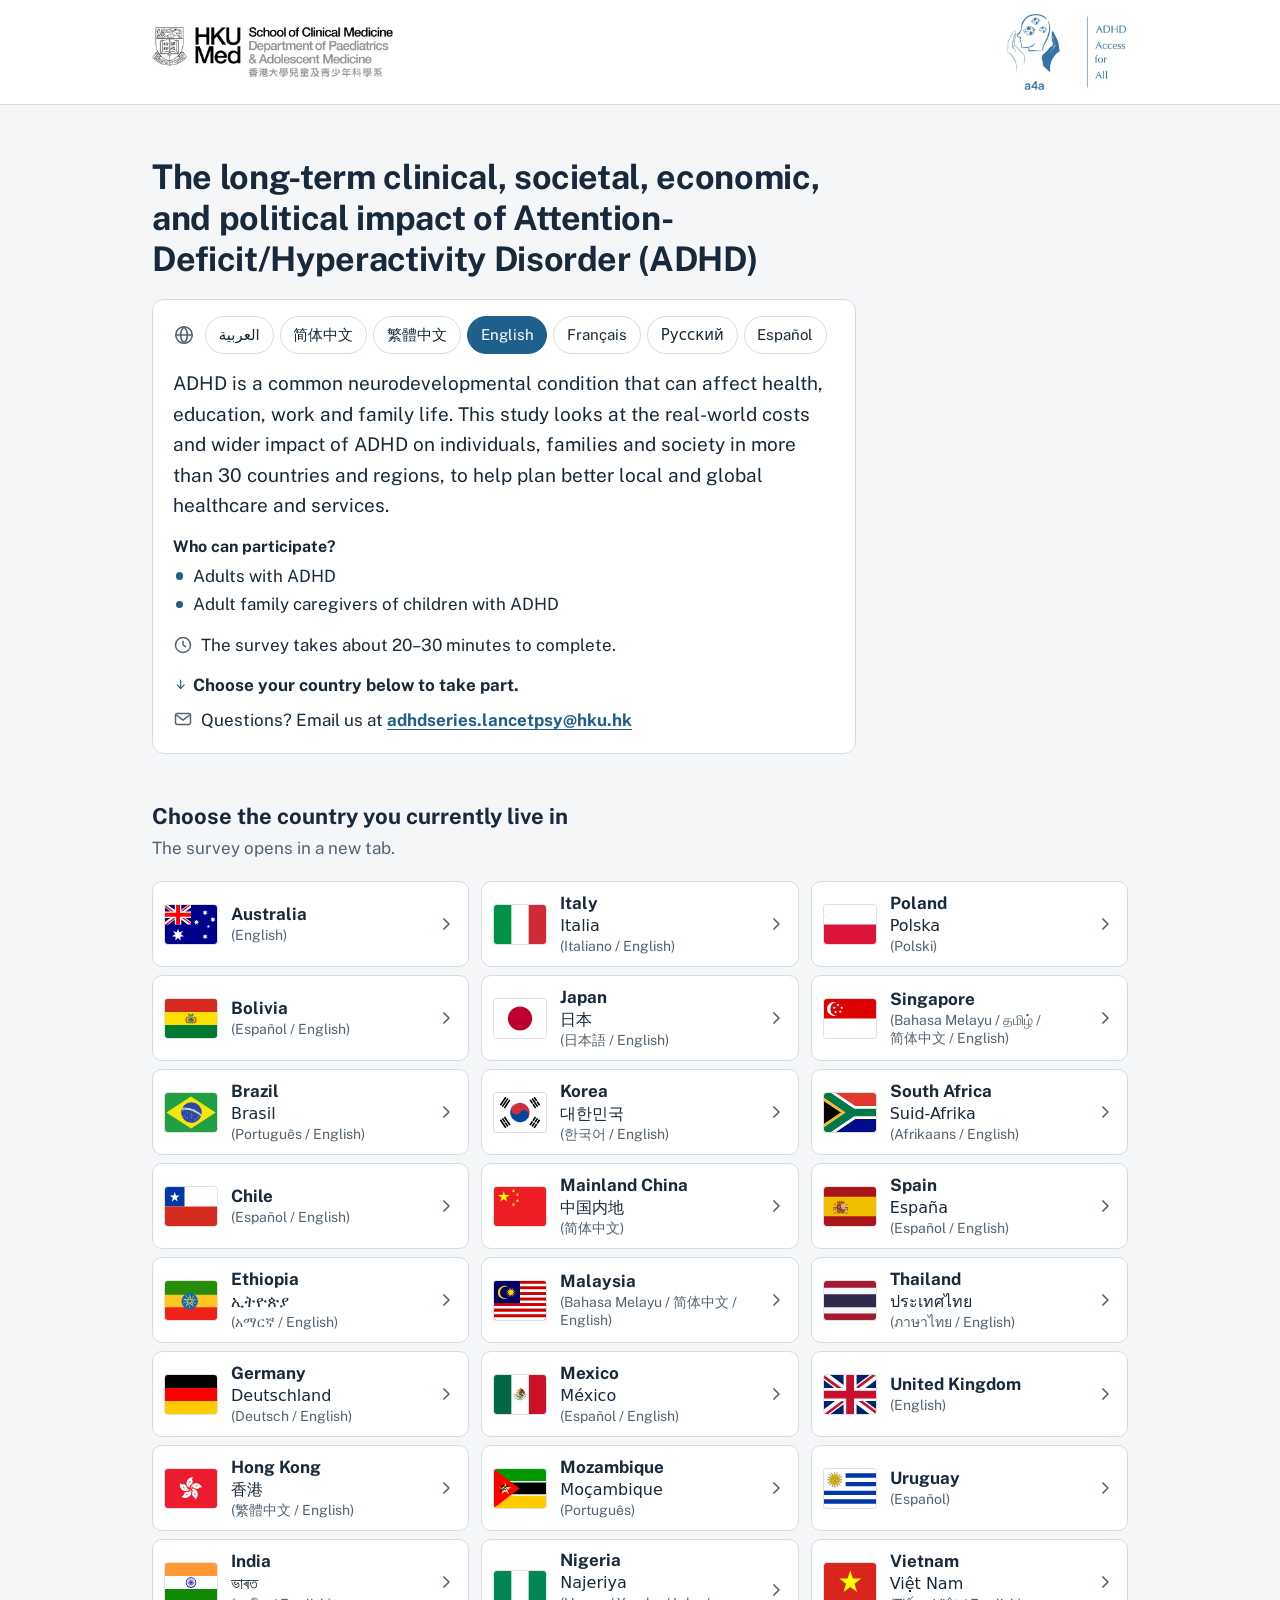
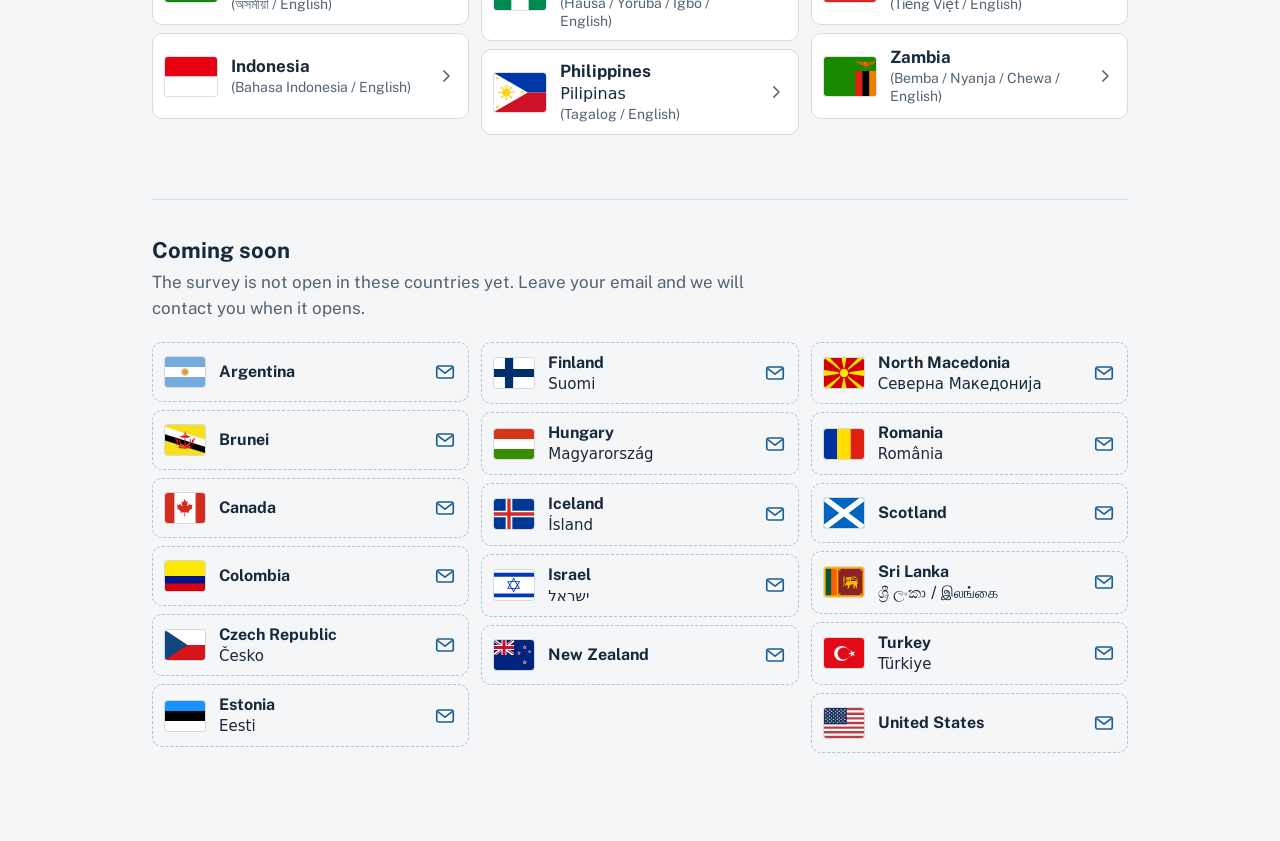
==== commit 2a75de76: "Add files via upload" ====
--- a/index.html
+++ b/index.html
@@ -149,24 +149,29 @@
             <span class="row-names"><span class="name-en">Australia</span><span class="name-lang" translate="no">(<span lang="en">English</span>)</span></span>
             <svg class="row-icon" viewBox="0 0 24 24" aria-hidden="true" focusable="false"><path d="m9.5 6 6 6-6 6" fill="none" stroke="currentColor" stroke-width="2" stroke-linecap="round" stroke-linejoin="round"/></svg><span class="sr-only"> (opens in a new tab)</span>
         </a></li>
-        <li><a class="row" href="https://hku.au1.qualtrics.com/jfe/form/SV_8hSit3gMhziZ8Lc?Q_Language=ES-ES&amp;src=fb" target="_blank" rel="noopener noreferrer">
+        <li><a class="row" href="https://hku.au1.qualtrics.com/jfe/form/SV_8hSit3gMhziZ8Lc?Q_Language=ES-ES&amp;src=web" target="_blank" rel="noopener noreferrer">
             <img class="flag" src="flags/bo.svg" alt="" width="52" height="39" decoding="async">
             <span class="row-names"><span class="name-en">Bolivia</span><span class="name-lang" translate="no">(<span lang="es">Español</span> / <span lang="en">English</span>)</span></span>
             <svg class="row-icon" viewBox="0 0 24 24" aria-hidden="true" focusable="false"><path d="m9.5 6 6 6-6 6" fill="none" stroke="currentColor" stroke-width="2" stroke-linecap="round" stroke-linejoin="round"/></svg><span class="sr-only"> (opens in a new tab)</span>
         </a></li>
-        <li><a class="row" href="https://hku.au1.qualtrics.com/jfe/form/SV_0UNJbcF4LHOlW3s?Q_Language=PT-BR&amp;src=fb" target="_blank" rel="noopener noreferrer">
+        <li><a class="row" href="https://hku.au1.qualtrics.com/jfe/form/SV_0UNJbcF4LHOlW3s?Q_Language=PT-BR&amp;src=web" target="_blank" rel="noopener noreferrer">
             <img class="flag" src="flags/br.svg" alt="" width="52" height="39" decoding="async">
             <span class="row-names"><span class="name-en">Brazil</span><span class="name-local native" lang="pt-BR" translate="no">Brasil</span><span class="name-lang" translate="no">(<span lang="pt-BR">Português</span> / <span lang="en">English</span>)</span></span>
             <svg class="row-icon" viewBox="0 0 24 24" aria-hidden="true" focusable="false"><path d="m9.5 6 6 6-6 6" fill="none" stroke="currentColor" stroke-width="2" stroke-linecap="round" stroke-linejoin="round"/></svg><span class="sr-only"> (opens in a new tab)</span>
         </a></li>
-        <li><a class="row" href="https://hku.au1.qualtrics.com/jfe/form/SV_5BXR8ovBortozc2?Q_Language=ES-ES&amp;src=fb" target="_blank" rel="noopener noreferrer">
+        <li><a class="row" href="https://hku.au1.qualtrics.com/jfe/form/SV_5BXR8ovBortozc2?Q_Language=ES-ES&amp;src=web" target="_blank" rel="noopener noreferrer">
             <img class="flag" src="flags/cl.svg" alt="" width="52" height="39" decoding="async">
             <span class="row-names"><span class="name-en">Chile</span><span class="name-lang" translate="no">(<span lang="es">Español</span> / <span lang="en">English</span>)</span></span>
             <svg class="row-icon" viewBox="0 0 24 24" aria-hidden="true" focusable="false"><path d="m9.5 6 6 6-6 6" fill="none" stroke="currentColor" stroke-width="2" stroke-linecap="round" stroke-linejoin="round"/></svg><span class="sr-only"> (opens in a new tab)</span>
         </a></li>
-        <li><a class="row" href="https://hku.au1.qualtrics.com/jfe/form/SV_4PlfiEkc6e9vngi?Q_Language=AM&amp;src=fb" target="_blank" rel="noopener noreferrer">
+        <li><a class="row" href="https://hku.au1.qualtrics.com/jfe/form/SV_4PlfiEkc6e9vngi?Q_Language=AM&amp;src=web" target="_blank" rel="noopener noreferrer">
             <img class="flag" src="flags/et.svg" alt="" width="52" height="39" decoding="async">
             <span class="row-names"><span class="name-en">Ethiopia</span><span class="name-local native" lang="am" translate="no">ኢትዮጵያ</span><span class="name-lang" translate="no">(<span lang="am">አማርኛ</span> / <span lang="en">English</span>)</span></span>
+            <svg class="row-icon" viewBox="0 0 24 24" aria-hidden="true" focusable="false"><path d="m9.5 6 6 6-6 6" fill="none" stroke="currentColor" stroke-width="2" stroke-linecap="round" stroke-linejoin="round"/></svg><span class="sr-only"> (opens in a new tab)</span>
+        </a></li>
+        <li><a class="row" href="https://hku.au1.qualtrics.com/jfe/form/SV_d4q7vPeoRreQCZE?Q_Language=DE&amp;src=web" target="_blank" rel="noopener noreferrer">
+            <img class="flag" src="flags/de.svg" alt="" width="52" height="39" decoding="async">
+            <span class="row-names"><span class="name-en">Germany</span><span class="name-local native" lang="de" translate="no">Deutschland</span><span class="name-lang" translate="no">(<span lang="de">Deutsch</span> / <span lang="en">English</span>)</span></span>
             <svg class="row-icon" viewBox="0 0 24 24" aria-hidden="true" focusable="false"><path d="m9.5 6 6 6-6 6" fill="none" stroke="currentColor" stroke-width="2" stroke-linecap="round" stroke-linejoin="round"/></svg><span class="sr-only"> (opens in a new tab)</span>
         </a></li>
         <li><a class="row" href="hong-kong.html">
@@ -174,102 +179,102 @@
             <span class="row-names"><span class="name-en">Hong Kong</span><span class="name-local native" lang="zh-Hant" translate="no">香港</span><span class="name-lang" translate="no">(<span class="native" lang="zh-Hant">繁體中文</span> / <span lang="en">English</span>)</span></span>
             <svg class="row-icon" viewBox="0 0 24 24" aria-hidden="true" focusable="false"><path d="m9.5 6 6 6-6 6" fill="none" stroke="currentColor" stroke-width="2" stroke-linecap="round" stroke-linejoin="round"/></svg>
         </a></li>
-        <li><a class="row" href="https://hku.au1.qualtrics.com/jfe/form/SV_3ZUCyJKuBIMt9vE?Q_Language=ASM&amp;src=fb" target="_blank" rel="noopener noreferrer">
+        <li><a class="row" href="https://hku.au1.qualtrics.com/jfe/form/SV_3ZUCyJKuBIMt9vE?Q_Language=ASM&amp;src=web" target="_blank" rel="noopener noreferrer">
             <img class="flag" src="flags/in.svg" alt="" width="52" height="39" decoding="async">
             <span class="row-names"><span class="name-en">India</span><span class="name-local native" lang="as" translate="no">ভাৰত</span><span class="name-lang" translate="no">(<span lang="as">অসমীয়া</span> / <span lang="en">English</span>)</span></span>
             <svg class="row-icon" viewBox="0 0 24 24" aria-hidden="true" focusable="false"><path d="m9.5 6 6 6-6 6" fill="none" stroke="currentColor" stroke-width="2" stroke-linecap="round" stroke-linejoin="round"/></svg><span class="sr-only"> (opens in a new tab)</span>
         </a></li>
-        <li><a class="row" href="https://hku.au1.qualtrics.com/jfe/form/SV_cM7222GiejabFiK?Q_Language=ID&amp;src=fb" target="_blank" rel="noopener noreferrer">
+        <li><a class="row" href="https://hku.au1.qualtrics.com/jfe/form/SV_cM7222GiejabFiK?Q_Language=ID&amp;src=web" target="_blank" rel="noopener noreferrer">
             <img class="flag" src="flags/id.svg" alt="" width="52" height="39" decoding="async">
             <span class="row-names"><span class="name-en">Indonesia</span><span class="name-lang" translate="no">(<span lang="id">Bahasa Indonesia</span> / <span lang="en">English</span>)</span></span>
             <svg class="row-icon" viewBox="0 0 24 24" aria-hidden="true" focusable="false"><path d="m9.5 6 6 6-6 6" fill="none" stroke="currentColor" stroke-width="2" stroke-linecap="round" stroke-linejoin="round"/></svg><span class="sr-only"> (opens in a new tab)</span>
         </a></li>
-        <li><a class="row" href="https://hku.au1.qualtrics.com/jfe/form/SV_8ctIkrnrsQiDBhc?Q_Language=IT&amp;src=fb" target="_blank" rel="noopener noreferrer">
+        <li><a class="row" href="https://hku.au1.qualtrics.com/jfe/form/SV_8ctIkrnrsQiDBhc?Q_Language=IT&amp;src=web" target="_blank" rel="noopener noreferrer">
             <img class="flag" src="flags/it.svg" alt="" width="52" height="39" decoding="async">
             <span class="row-names"><span class="name-en">Italy</span><span class="name-local native" lang="it" translate="no">Italia</span><span class="name-lang" translate="no">(<span lang="it">Italiano</span> / <span lang="en">English</span>)</span></span>
             <svg class="row-icon" viewBox="0 0 24 24" aria-hidden="true" focusable="false"><path d="m9.5 6 6 6-6 6" fill="none" stroke="currentColor" stroke-width="2" stroke-linecap="round" stroke-linejoin="round"/></svg><span class="sr-only"> (opens in a new tab)</span>
         </a></li>
-        <li><a class="row" href="https://hku.au1.qualtrics.com/jfe/form/SV_3QLqAeLe7lD5Hr8?Q_Language=JA&amp;src=fb" target="_blank" rel="noopener noreferrer">
+        <li><a class="row" href="https://hku.au1.qualtrics.com/jfe/form/SV_3QLqAeLe7lD5Hr8?Q_Language=JA&amp;src=web" target="_blank" rel="noopener noreferrer">
             <img class="flag" src="flags/jp.svg" alt="" width="52" height="39" decoding="async">
             <span class="row-names"><span class="name-en">Japan</span><span class="name-local native" lang="ja" translate="no">日本</span><span class="name-lang" translate="no">(<span class="native" lang="ja">日本語</span> / <span lang="en">English</span>)</span></span>
             <svg class="row-icon" viewBox="0 0 24 24" aria-hidden="true" focusable="false"><path d="m9.5 6 6 6-6 6" fill="none" stroke="currentColor" stroke-width="2" stroke-linecap="round" stroke-linejoin="round"/></svg><span class="sr-only"> (opens in a new tab)</span>
         </a></li>
-        <li><a class="row" href="https://hku.au1.qualtrics.com/jfe/form/SV_40CHjWf8CHS5TTw?Q_Language=KO&amp;src=fb" target="_blank" rel="noopener noreferrer">
+        <li><a class="row" href="https://hku.au1.qualtrics.com/jfe/form/SV_40CHjWf8CHS5TTw?Q_Language=KO&amp;src=web" target="_blank" rel="noopener noreferrer">
             <img class="flag" src="flags/kr.svg" alt="" width="52" height="39" decoding="async">
             <span class="row-names"><span class="name-en">Korea</span><span class="name-local native" lang="ko" translate="no">대한민국</span><span class="name-lang" translate="no">(<span class="native" lang="ko">한국어</span> / <span lang="en">English</span>)</span></span>
             <svg class="row-icon" viewBox="0 0 24 24" aria-hidden="true" focusable="false"><path d="m9.5 6 6 6-6 6" fill="none" stroke="currentColor" stroke-width="2" stroke-linecap="round" stroke-linejoin="round"/></svg><span class="sr-only"> (opens in a new tab)</span>
         </a></li>
-        <li><a class="row" href="https://hku.au1.qualtrics.com/jfe/form/SV_3mHNMaRvynS5H2C?src=fb" target="_blank" rel="noopener noreferrer">
+        <li><a class="row" href="https://hku.au1.qualtrics.com/jfe/form/SV_3mHNMaRvynS5H2C?src=web" target="_blank" rel="noopener noreferrer">
             <img class="flag" src="flags/cn.svg" alt="" width="52" height="39" decoding="async">
             <span class="row-names"><span class="name-en">Mainland China</span><span class="name-local native" lang="zh-Hans" translate="no">中国内地</span><span class="name-lang" translate="no">(<span class="native" lang="zh-Hans">简体中文</span>)</span></span>
             <svg class="row-icon" viewBox="0 0 24 24" aria-hidden="true" focusable="false"><path d="m9.5 6 6 6-6 6" fill="none" stroke="currentColor" stroke-width="2" stroke-linecap="round" stroke-linejoin="round"/></svg><span class="sr-only"> (opens in a new tab)</span>
         </a></li>
-        <li><a class="row" href="https://hku.au1.qualtrics.com/jfe/form/SV_b9mgxQ1tLQx7orA?Q_Language=MS&amp;src=fb" target="_blank" rel="noopener noreferrer">
+        <li><a class="row" href="https://hku.au1.qualtrics.com/jfe/form/SV_b9mgxQ1tLQx7orA?Q_Language=MS&amp;src=web" target="_blank" rel="noopener noreferrer">
             <img class="flag" src="flags/my.svg" alt="" width="52" height="39" decoding="async">
             <span class="row-names"><span class="name-en">Malaysia</span><span class="name-lang" translate="no">(<span lang="ms">Bahasa Melayu</span> / <span class="native" lang="zh-Hans">简体中文</span> / <span lang="en">English</span>)</span></span>
             <svg class="row-icon" viewBox="0 0 24 24" aria-hidden="true" focusable="false"><path d="m9.5 6 6 6-6 6" fill="none" stroke="currentColor" stroke-width="2" stroke-linecap="round" stroke-linejoin="round"/></svg><span class="sr-only"> (opens in a new tab)</span>
         </a></li>
-        <li><a class="row" href="https://hku.au1.qualtrics.com/jfe/form/SV_d6Htt4WUVrvCJ5s?Q_Language=ES&amp;src=fb" target="_blank" rel="noopener noreferrer">
+        <li><a class="row" href="https://hku.au1.qualtrics.com/jfe/form/SV_d6Htt4WUVrvCJ5s?Q_Language=ES&amp;src=web" target="_blank" rel="noopener noreferrer">
             <img class="flag" src="flags/mx.svg" alt="" width="52" height="39" decoding="async">
             <span class="row-names"><span class="name-en">Mexico</span><span class="name-local native" lang="es-MX" translate="no">México</span><span class="name-lang" translate="no">(<span lang="es-MX">Español</span> / <span lang="en">English</span>)</span></span>
             <svg class="row-icon" viewBox="0 0 24 24" aria-hidden="true" focusable="false"><path d="m9.5 6 6 6-6 6" fill="none" stroke="currentColor" stroke-width="2" stroke-linecap="round" stroke-linejoin="round"/></svg><span class="sr-only"> (opens in a new tab)</span>
         </a></li>
-        <li><a class="row" href="https://hku.au1.qualtrics.com/jfe/form/SV_b31DS8srAVLvgNM?Q_Language=PT&amp;src=fb" target="_blank" rel="noopener noreferrer">
+        <li><a class="row" href="https://hku.au1.qualtrics.com/jfe/form/SV_b31DS8srAVLvgNM?Q_Language=PT&amp;src=web" target="_blank" rel="noopener noreferrer">
             <img class="flag" src="flags/mz.svg" alt="" width="52" height="39" decoding="async">
             <span class="row-names"><span class="name-en">Mozambique</span><span class="name-local native" lang="pt" translate="no">Moçambique</span><span class="name-lang" translate="no">(<span lang="pt">Português</span>)</span></span>
             <svg class="row-icon" viewBox="0 0 24 24" aria-hidden="true" focusable="false"><path d="m9.5 6 6 6-6 6" fill="none" stroke="currentColor" stroke-width="2" stroke-linecap="round" stroke-linejoin="round"/></svg><span class="sr-only"> (opens in a new tab)</span>
         </a></li>
-        <li><a class="row" href="https://hku.au1.qualtrics.com/jfe/form/SV_8iSJWxH5ZTtuFds?Q_Language=HA&amp;src=fb" target="_blank" rel="noopener noreferrer">
+        <li><a class="row" href="https://hku.au1.qualtrics.com/jfe/form/SV_8iSJWxH5ZTtuFds?Q_Language=HA&amp;src=web" target="_blank" rel="noopener noreferrer">
             <img class="flag" src="flags/ng.svg" alt="" width="52" height="39" decoding="async">
             <span class="row-names"><span class="name-en">Nigeria</span><span class="name-local native" lang="ha" translate="no">Najeriya</span><span class="name-lang" translate="no">(<span lang="ha">Hausa</span> / <span lang="yo">Yoruba</span> / <span lang="ig">Igbo</span> / <span lang="en">English</span>)</span></span>
             <svg class="row-icon" viewBox="0 0 24 24" aria-hidden="true" focusable="false"><path d="m9.5 6 6 6-6 6" fill="none" stroke="currentColor" stroke-width="2" stroke-linecap="round" stroke-linejoin="round"/></svg><span class="sr-only"> (opens in a new tab)</span>
         </a></li>
-        <li><a class="row" href="https://hku.au1.qualtrics.com/jfe/form/SV_8iD1Lj9dxNVW1lI?Q_Language=TGL&amp;src=fb" target="_blank" rel="noopener noreferrer">
+        <li><a class="row" href="https://hku.au1.qualtrics.com/jfe/form/SV_8iD1Lj9dxNVW1lI?Q_Language=TGL&amp;src=web" target="_blank" rel="noopener noreferrer">
             <img class="flag" src="flags/ph.svg" alt="" width="52" height="39" decoding="async">
             <span class="row-names"><span class="name-en">Philippines</span><span class="name-local native" lang="fil" translate="no">Pilipinas</span><span class="name-lang" translate="no">(<span lang="tl">Tagalog</span> / <span lang="en">English</span>)</span></span>
             <svg class="row-icon" viewBox="0 0 24 24" aria-hidden="true" focusable="false"><path d="m9.5 6 6 6-6 6" fill="none" stroke="currentColor" stroke-width="2" stroke-linecap="round" stroke-linejoin="round"/></svg><span class="sr-only"> (opens in a new tab)</span>
         </a></li>
-        <li><a class="row" href="https://hku.au1.qualtrics.com/jfe/form/SV_25kvuBxrbYHWBa6?Q_Language=PL&amp;src=fb" target="_blank" rel="noopener noreferrer">
+        <li><a class="row" href="https://hku.au1.qualtrics.com/jfe/form/SV_25kvuBxrbYHWBa6?Q_Language=PL&amp;src=web" target="_blank" rel="noopener noreferrer">
             <img class="flag" src="flags/pl.svg" alt="" width="52" height="39" decoding="async">
             <span class="row-names"><span class="name-en">Poland</span><span class="name-local native" lang="pl" translate="no">Polska</span><span class="name-lang" translate="no">(<span lang="pl">Polski</span>)</span></span>
             <svg class="row-icon" viewBox="0 0 24 24" aria-hidden="true" focusable="false"><path d="m9.5 6 6 6-6 6" fill="none" stroke="currentColor" stroke-width="2" stroke-linecap="round" stroke-linejoin="round"/></svg><span class="sr-only"> (opens in a new tab)</span>
         </a></li>
-        <li><a class="row" href="https://hku.au1.qualtrics.com/jfe/form/SV_0upJAIICJkTPasu?Q_Language=EN-GB&amp;src=fb" target="_blank" rel="noopener noreferrer">
+        <li><a class="row" href="https://hku.au1.qualtrics.com/jfe/form/SV_0upJAIICJkTPasu?Q_Language=EN-GB&amp;src=web" target="_blank" rel="noopener noreferrer">
             <img class="flag" src="flags/sg.svg" alt="" width="52" height="39" decoding="async">
             <span class="row-names"><span class="name-en">Singapore</span><span class="name-lang" translate="no">(<span lang="ms">Bahasa Melayu</span> / <span lang="ta">தமிழ்</span> / <span class="native" lang="zh-Hans">简体中文</span> / <span lang="en">English</span>)</span></span>
             <svg class="row-icon" viewBox="0 0 24 24" aria-hidden="true" focusable="false"><path d="m9.5 6 6 6-6 6" fill="none" stroke="currentColor" stroke-width="2" stroke-linecap="round" stroke-linejoin="round"/></svg><span class="sr-only"> (opens in a new tab)</span>
         </a></li>
-        <li><a class="row" href="https://hku.au1.qualtrics.com/jfe/form/SV_6JWXuqaaafxd8WO?Q_Language=AF&amp;src=fb" target="_blank" rel="noopener noreferrer">
+        <li><a class="row" href="https://hku.au1.qualtrics.com/jfe/form/SV_6JWXuqaaafxd8WO?Q_Language=AF&amp;src=web" target="_blank" rel="noopener noreferrer">
             <img class="flag" src="flags/za.svg" alt="" width="52" height="39" decoding="async">
             <span class="row-names"><span class="name-en">South Africa</span><span class="name-local native" lang="af" translate="no">Suid-Afrika</span><span class="name-lang" translate="no">(<span lang="af">Afrikaans</span> / <span lang="en">English</span>)</span></span>
             <svg class="row-icon" viewBox="0 0 24 24" aria-hidden="true" focusable="false"><path d="m9.5 6 6 6-6 6" fill="none" stroke="currentColor" stroke-width="2" stroke-linecap="round" stroke-linejoin="round"/></svg><span class="sr-only"> (opens in a new tab)</span>
         </a></li>
-        <li><a class="row" href="https://hku.au1.qualtrics.com/jfe/form/SV_4UYIsOsZxEt4kbY?Q_Language=ES-ES&amp;src=fb" target="_blank" rel="noopener noreferrer">
+        <li><a class="row" href="https://hku.au1.qualtrics.com/jfe/form/SV_4UYIsOsZxEt4kbY?Q_Language=ES-ES&amp;src=web" target="_blank" rel="noopener noreferrer">
             <img class="flag" src="flags/es.svg" alt="" width="52" height="39" decoding="async">
             <span class="row-names"><span class="name-en">Spain</span><span class="name-local native" lang="es" translate="no">España</span><span class="name-lang" translate="no">(<span lang="es">Español</span> / <span lang="en">English</span>)</span></span>
             <svg class="row-icon" viewBox="0 0 24 24" aria-hidden="true" focusable="false"><path d="m9.5 6 6 6-6 6" fill="none" stroke="currentColor" stroke-width="2" stroke-linecap="round" stroke-linejoin="round"/></svg><span class="sr-only"> (opens in a new tab)</span>
         </a></li>
-        <li><a class="row" href="https://hku.au1.qualtrics.com/jfe/form/SV_4HktYcVCmcS4l4q?Q_Language=TH&amp;src=fb" target="_blank" rel="noopener noreferrer">
+        <li><a class="row" href="https://hku.au1.qualtrics.com/jfe/form/SV_4HktYcVCmcS4l4q?Q_Language=TH&amp;src=web" target="_blank" rel="noopener noreferrer">
             <img class="flag" src="flags/th.svg" alt="" width="52" height="39" decoding="async">
             <span class="row-names"><span class="name-en">Thailand</span><span class="name-local native" lang="th" translate="no">ประเทศไทย</span><span class="name-lang" translate="no">(<span lang="th">ภาษาไทย</span> / <span lang="en">English</span>)</span></span>
             <svg class="row-icon" viewBox="0 0 24 24" aria-hidden="true" focusable="false"><path d="m9.5 6 6 6-6 6" fill="none" stroke="currentColor" stroke-width="2" stroke-linecap="round" stroke-linejoin="round"/></svg><span class="sr-only"> (opens in a new tab)</span>
         </a></li>
-        <li><a class="row" href="https://hku.au1.qualtrics.com/jfe/form/SV_e8pZrlBgbbIkwYu?src=fb" target="_blank" rel="noopener noreferrer">
+        <li><a class="row" href="https://hku.au1.qualtrics.com/jfe/form/SV_e8pZrlBgbbIkwYu?src=web" target="_blank" rel="noopener noreferrer">
             <img class="flag" src="flags/gb.svg" alt="" width="52" height="39" decoding="async">
             <span class="row-names"><span class="name-en">United Kingdom</span><span class="name-lang" translate="no">(<span lang="en">English</span>)</span></span>
             <svg class="row-icon" viewBox="0 0 24 24" aria-hidden="true" focusable="false"><path d="m9.5 6 6 6-6 6" fill="none" stroke="currentColor" stroke-width="2" stroke-linecap="round" stroke-linejoin="round"/></svg><span class="sr-only"> (opens in a new tab)</span>
         </a></li>
-        <li><a class="row" href="https://hku.au1.qualtrics.com/jfe/form/SV_80uhatY9ARgsO3A?Q_Language=ES-ES&amp;src=fb" target="_blank" rel="noopener noreferrer">
+        <li><a class="row" href="https://hku.au1.qualtrics.com/jfe/form/SV_80uhatY9ARgsO3A?Q_Language=ES-ES&amp;src=web" target="_blank" rel="noopener noreferrer">
             <img class="flag" src="flags/uy.svg" alt="" width="52" height="39" decoding="async">
             <span class="row-names"><span class="name-en">Uruguay</span><span class="name-lang" translate="no">(<span lang="es">Español</span>)</span></span>
             <svg class="row-icon" viewBox="0 0 24 24" aria-hidden="true" focusable="false"><path d="m9.5 6 6 6-6 6" fill="none" stroke="currentColor" stroke-width="2" stroke-linecap="round" stroke-linejoin="round"/></svg><span class="sr-only"> (opens in a new tab)</span>
         </a></li>
-        <li><a class="row" href="https://hku.au1.qualtrics.com/jfe/form/SV_bqR00J58bCR9idM?Q_Language=VI&amp;src=fb" target="_blank" rel="noopener noreferrer">
+        <li><a class="row" href="https://hku.au1.qualtrics.com/jfe/form/SV_bqR00J58bCR9idM?Q_Language=VI&amp;src=web" target="_blank" rel="noopener noreferrer">
             <img class="flag" src="flags/vn.svg" alt="" width="52" height="39" decoding="async">
             <span class="row-names"><span class="name-en">Vietnam</span><span class="name-local native" lang="vi" translate="no">Việt Nam</span><span class="name-lang" translate="no">(<span lang="vi">Tiếng Việt</span> / <span lang="en">English</span>)</span></span>
             <svg class="row-icon" viewBox="0 0 24 24" aria-hidden="true" focusable="false"><path d="m9.5 6 6 6-6 6" fill="none" stroke="currentColor" stroke-width="2" stroke-linecap="round" stroke-linejoin="round"/></svg><span class="sr-only"> (opens in a new tab)</span>
         </a></li>
-        <li><a class="row" href="https://hku.au1.qualtrics.com/jfe/form/SV_3xvU2SqpHc5CRNk?Q_Language=BEM&amp;src=fb" target="_blank" rel="noopener noreferrer">
+        <li><a class="row" href="https://hku.au1.qualtrics.com/jfe/form/SV_3xvU2SqpHc5CRNk?Q_Language=BEM&amp;src=web" target="_blank" rel="noopener noreferrer">
             <img class="flag" src="flags/zm.svg" alt="" width="52" height="39" decoding="async">
             <span class="row-names"><span class="name-en">Zambia</span><span class="name-lang" translate="no">(<span lang="bem">Bemba</span> / <span lang="ny">Nyanja</span> / <span lang="ny">Chewa</span> / <span lang="en">English</span>)</span></span>
             <svg class="row-icon" viewBox="0 0 24 24" aria-hidden="true" focusable="false"><path d="m9.5 6 6 6-6 6" fill="none" stroke="currentColor" stroke-width="2" stroke-linecap="round" stroke-linejoin="round"/></svg><span class="sr-only"> (opens in a new tab)</span>
@@ -324,12 +329,6 @@
             <svg class="mail-icon" viewBox="0 0 24 24" aria-hidden="true" focusable="false"><rect x="3" y="5.5" width="18" height="13" rx="2" fill="none" stroke="currentColor" stroke-width="1.8"/><path d="m4.5 7.5 7.5 5.75 7.5-5.75" fill="none" stroke="currentColor" stroke-width="1.8" stroke-linecap="round" stroke-linejoin="round"/></svg>
             <span class="sr-only">Leave your email (opens in a new tab)</span>
         </a></li>
-        <li><a class="row row-soon" href="https://hku.au1.qualtrics.com/jfe/form/SV_6sYERRcM7P4H0qi?Country=Germany" target="_blank" rel="noopener noreferrer">
-            <img class="flag" src="flags/de.svg" alt="" width="40" height="30" loading="lazy" decoding="async">
-            <span class="row-names"><span class="name-en">Germany</span><span class="name-local native" lang="de" translate="no">Deutschland</span></span>
-            <svg class="mail-icon" viewBox="0 0 24 24" aria-hidden="true" focusable="false"><rect x="3" y="5.5" width="18" height="13" rx="2" fill="none" stroke="currentColor" stroke-width="1.8"/><path d="m4.5 7.5 7.5 5.75 7.5-5.75" fill="none" stroke="currentColor" stroke-width="1.8" stroke-linecap="round" stroke-linejoin="round"/></svg>
-            <span class="sr-only">Leave your email (opens in a new tab)</span>
-        </a></li>
         <li><a class="row row-soon" href="https://hku.au1.qualtrics.com/jfe/form/SV_6sYERRcM7P4H0qi?Country=Hungary" target="_blank" rel="noopener noreferrer">
             <img class="flag" src="flags/hu.svg" alt="" width="40" height="30" loading="lazy" decoding="async">
             <span class="row-names"><span class="name-en">Hungary</span><span class="name-local native" lang="hu" translate="no">Magyarország</span></span>
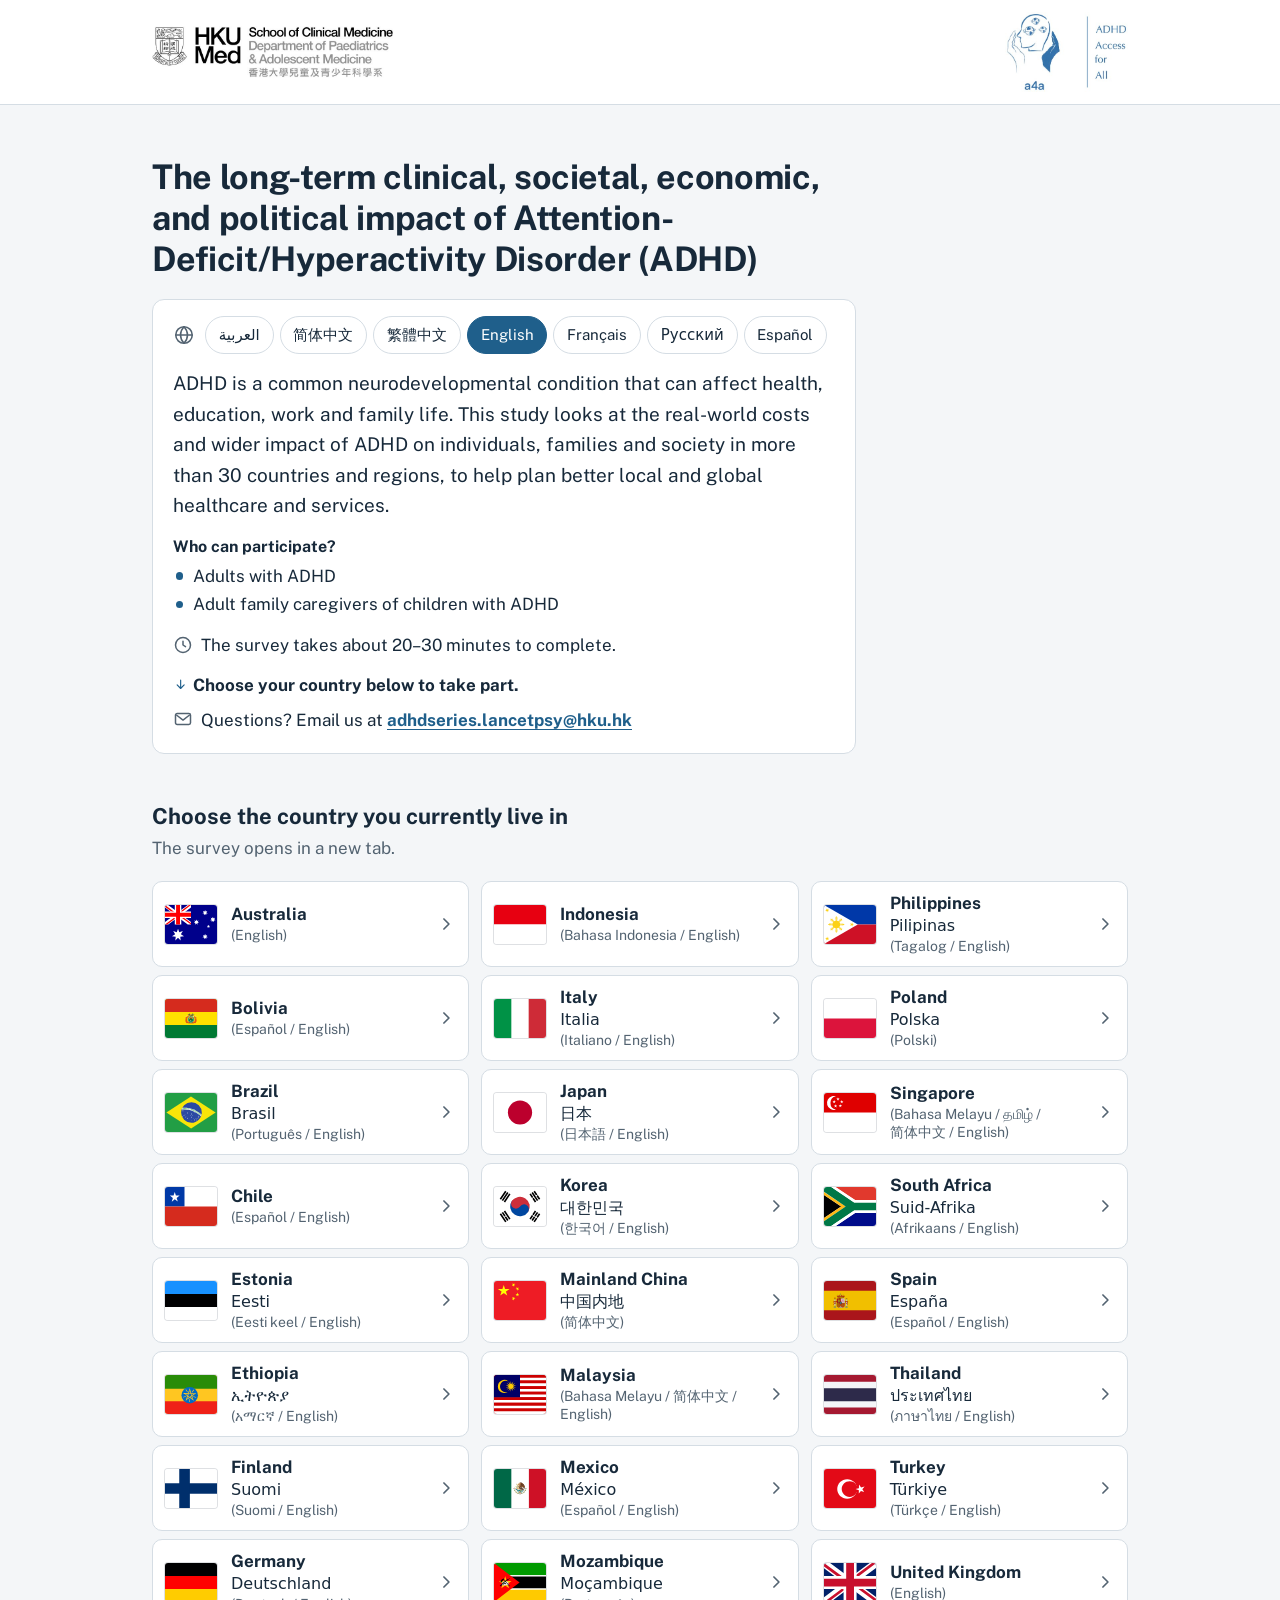
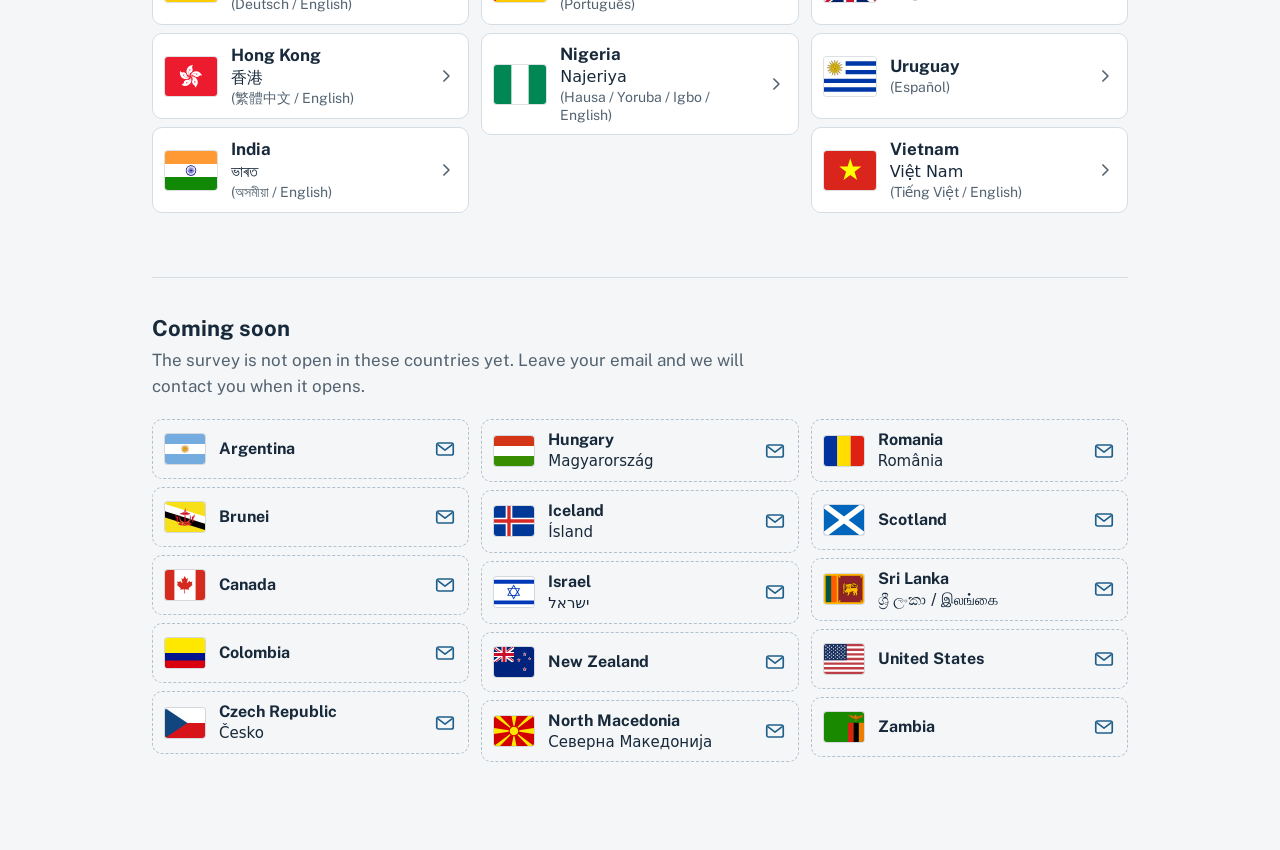
==== commit 2ea507e3: "Add files via upload" ====
--- a/index.html
+++ b/index.html
@@ -164,9 +164,19 @@
             <span class="row-names"><span class="name-en">Chile</span><span class="name-lang" translate="no">(<span lang="es">Español</span> / <span lang="en">English</span>)</span></span>
             <svg class="row-icon" viewBox="0 0 24 24" aria-hidden="true" focusable="false"><path d="m9.5 6 6 6-6 6" fill="none" stroke="currentColor" stroke-width="2" stroke-linecap="round" stroke-linejoin="round"/></svg><span class="sr-only"> (opens in a new tab)</span>
         </a></li>
+        <li><a class="row" href="https://hku.au1.qualtrics.com/jfe/form/SV_8kNAMxHqq1XKWJU?Q_Language=ET&amp;src=web" target="_blank" rel="noopener noreferrer">
+            <img class="flag" src="flags/ee.svg" alt="" width="52" height="39" decoding="async">
+            <span class="row-names"><span class="name-en">Estonia</span><span class="name-local native" lang="et" translate="no">Eesti</span><span class="name-lang" translate="no">(<span lang="et">Eesti keel</span> / <span lang="en">English</span>)</span></span>
+            <svg class="row-icon" viewBox="0 0 24 24" aria-hidden="true" focusable="false"><path d="m9.5 6 6 6-6 6" fill="none" stroke="currentColor" stroke-width="2" stroke-linecap="round" stroke-linejoin="round"/></svg><span class="sr-only"> (opens in a new tab)</span>
+        </a></li>
         <li><a class="row" href="https://hku.au1.qualtrics.com/jfe/form/SV_4PlfiEkc6e9vngi?Q_Language=AM&amp;src=web" target="_blank" rel="noopener noreferrer">
             <img class="flag" src="flags/et.svg" alt="" width="52" height="39" decoding="async">
             <span class="row-names"><span class="name-en">Ethiopia</span><span class="name-local native" lang="am" translate="no">ኢትዮጵያ</span><span class="name-lang" translate="no">(<span lang="am">አማርኛ</span> / <span lang="en">English</span>)</span></span>
+            <svg class="row-icon" viewBox="0 0 24 24" aria-hidden="true" focusable="false"><path d="m9.5 6 6 6-6 6" fill="none" stroke="currentColor" stroke-width="2" stroke-linecap="round" stroke-linejoin="round"/></svg><span class="sr-only"> (opens in a new tab)</span>
+        </a></li>
+        <li><a class="row" href="https://hku.au1.qualtrics.com/jfe/form/SV_3NLrOtjdR9t2zIi?Q_Language=FI&amp;src=web" target="_blank" rel="noopener noreferrer">
+            <img class="flag" src="flags/fi.svg" alt="" width="52" height="39" decoding="async">
+            <span class="row-names"><span class="name-en">Finland</span><span class="name-local native" lang="fi" translate="no">Suomi</span><span class="name-lang" translate="no">(<span lang="fi">Suomi</span> / <span lang="en">English</span>)</span></span>
             <svg class="row-icon" viewBox="0 0 24 24" aria-hidden="true" focusable="false"><path d="m9.5 6 6 6-6 6" fill="none" stroke="currentColor" stroke-width="2" stroke-linecap="round" stroke-linejoin="round"/></svg><span class="sr-only"> (opens in a new tab)</span>
         </a></li>
         <li><a class="row" href="https://hku.au1.qualtrics.com/jfe/form/SV_d4q7vPeoRreQCZE?Q_Language=DE&amp;src=web" target="_blank" rel="noopener noreferrer">
@@ -259,6 +269,11 @@
             <span class="row-names"><span class="name-en">Thailand</span><span class="name-local native" lang="th" translate="no">ประเทศไทย</span><span class="name-lang" translate="no">(<span lang="th">ภาษาไทย</span> / <span lang="en">English</span>)</span></span>
             <svg class="row-icon" viewBox="0 0 24 24" aria-hidden="true" focusable="false"><path d="m9.5 6 6 6-6 6" fill="none" stroke="currentColor" stroke-width="2" stroke-linecap="round" stroke-linejoin="round"/></svg><span class="sr-only"> (opens in a new tab)</span>
         </a></li>
+        <li><a class="row" href="https://hku.au1.qualtrics.com/jfe/form/SV_6sS43ZMA1YjGCa2?Q_Language=TR&amp;src=web" target="_blank" rel="noopener noreferrer">
+            <img class="flag" src="flags/tr.svg" alt="" width="52" height="39" decoding="async">
+            <span class="row-names"><span class="name-en">Turkey</span><span class="name-local native" lang="tr" translate="no">Türkiye</span><span class="name-lang" translate="no">(<span lang="tr">Türkçe</span> / <span lang="en">English</span>)</span></span>
+            <svg class="row-icon" viewBox="0 0 24 24" aria-hidden="true" focusable="false"><path d="m9.5 6 6 6-6 6" fill="none" stroke="currentColor" stroke-width="2" stroke-linecap="round" stroke-linejoin="round"/></svg><span class="sr-only"> (opens in a new tab)</span>
+        </a></li>
         <li><a class="row" href="https://hku.au1.qualtrics.com/jfe/form/SV_e8pZrlBgbbIkwYu?src=web" target="_blank" rel="noopener noreferrer">
             <img class="flag" src="flags/gb.svg" alt="" width="52" height="39" decoding="async">
             <span class="row-names"><span class="name-en">United Kingdom</span><span class="name-lang" translate="no">(<span lang="en">English</span>)</span></span>
@@ -272,11 +287,6 @@
         <li><a class="row" href="https://hku.au1.qualtrics.com/jfe/form/SV_bqR00J58bCR9idM?Q_Language=VI&amp;src=web" target="_blank" rel="noopener noreferrer">
             <img class="flag" src="flags/vn.svg" alt="" width="52" height="39" decoding="async">
             <span class="row-names"><span class="name-en">Vietnam</span><span class="name-local native" lang="vi" translate="no">Việt Nam</span><span class="name-lang" translate="no">(<span lang="vi">Tiếng Việt</span> / <span lang="en">English</span>)</span></span>
-            <svg class="row-icon" viewBox="0 0 24 24" aria-hidden="true" focusable="false"><path d="m9.5 6 6 6-6 6" fill="none" stroke="currentColor" stroke-width="2" stroke-linecap="round" stroke-linejoin="round"/></svg><span class="sr-only"> (opens in a new tab)</span>
-        </a></li>
-        <li><a class="row" href="https://hku.au1.qualtrics.com/jfe/form/SV_3xvU2SqpHc5CRNk?Q_Language=BEM&amp;src=web" target="_blank" rel="noopener noreferrer">
-            <img class="flag" src="flags/zm.svg" alt="" width="52" height="39" decoding="async">
-            <span class="row-names"><span class="name-en">Zambia</span><span class="name-lang" translate="no">(<span lang="bem">Bemba</span> / <span lang="ny">Nyanja</span> / <span lang="ny">Chewa</span> / <span lang="en">English</span>)</span></span>
             <svg class="row-icon" viewBox="0 0 24 24" aria-hidden="true" focusable="false"><path d="m9.5 6 6 6-6 6" fill="none" stroke="currentColor" stroke-width="2" stroke-linecap="round" stroke-linejoin="round"/></svg><span class="sr-only"> (opens in a new tab)</span>
         </a></li>
       </ul>
@@ -317,18 +327,6 @@
             <svg class="mail-icon" viewBox="0 0 24 24" aria-hidden="true" focusable="false"><rect x="3" y="5.5" width="18" height="13" rx="2" fill="none" stroke="currentColor" stroke-width="1.8"/><path d="m4.5 7.5 7.5 5.75 7.5-5.75" fill="none" stroke="currentColor" stroke-width="1.8" stroke-linecap="round" stroke-linejoin="round"/></svg>
             <span class="sr-only">Leave your email (opens in a new tab)</span>
         </a></li>
-        <li><a class="row row-soon" href="https://hku.au1.qualtrics.com/jfe/form/SV_6sYERRcM7P4H0qi?Country=Estonia" target="_blank" rel="noopener noreferrer">
-            <img class="flag" src="flags/ee.svg" alt="" width="40" height="30" loading="lazy" decoding="async">
-            <span class="row-names"><span class="name-en">Estonia</span><span class="name-local native" lang="et" translate="no">Eesti</span></span>
-            <svg class="mail-icon" viewBox="0 0 24 24" aria-hidden="true" focusable="false"><rect x="3" y="5.5" width="18" height="13" rx="2" fill="none" stroke="currentColor" stroke-width="1.8"/><path d="m4.5 7.5 7.5 5.75 7.5-5.75" fill="none" stroke="currentColor" stroke-width="1.8" stroke-linecap="round" stroke-linejoin="round"/></svg>
-            <span class="sr-only">Leave your email (opens in a new tab)</span>
-        </a></li>
-        <li><a class="row row-soon" href="https://hku.au1.qualtrics.com/jfe/form/SV_6sYERRcM7P4H0qi?Country=Finland" target="_blank" rel="noopener noreferrer">
-            <img class="flag" src="flags/fi.svg" alt="" width="40" height="30" loading="lazy" decoding="async">
-            <span class="row-names"><span class="name-en">Finland</span><span class="name-local native" lang="fi" translate="no">Suomi</span></span>
-            <svg class="mail-icon" viewBox="0 0 24 24" aria-hidden="true" focusable="false"><rect x="3" y="5.5" width="18" height="13" rx="2" fill="none" stroke="currentColor" stroke-width="1.8"/><path d="m4.5 7.5 7.5 5.75 7.5-5.75" fill="none" stroke="currentColor" stroke-width="1.8" stroke-linecap="round" stroke-linejoin="round"/></svg>
-            <span class="sr-only">Leave your email (opens in a new tab)</span>
-        </a></li>
         <li><a class="row row-soon" href="https://hku.au1.qualtrics.com/jfe/form/SV_6sYERRcM7P4H0qi?Country=Hungary" target="_blank" rel="noopener noreferrer">
             <img class="flag" src="flags/hu.svg" alt="" width="40" height="30" loading="lazy" decoding="async">
             <span class="row-names"><span class="name-en">Hungary</span><span class="name-local native" lang="hu" translate="no">Magyarország</span></span>
@@ -377,15 +375,15 @@
             <svg class="mail-icon" viewBox="0 0 24 24" aria-hidden="true" focusable="false"><rect x="3" y="5.5" width="18" height="13" rx="2" fill="none" stroke="currentColor" stroke-width="1.8"/><path d="m4.5 7.5 7.5 5.75 7.5-5.75" fill="none" stroke="currentColor" stroke-width="1.8" stroke-linecap="round" stroke-linejoin="round"/></svg>
             <span class="sr-only">Leave your email (opens in a new tab)</span>
         </a></li>
-        <li><a class="row row-soon" href="https://hku.au1.qualtrics.com/jfe/form/SV_6sYERRcM7P4H0qi?Country=Turkey" target="_blank" rel="noopener noreferrer">
-            <img class="flag" src="flags/tr.svg" alt="" width="40" height="30" loading="lazy" decoding="async">
-            <span class="row-names"><span class="name-en">Turkey</span><span class="name-local native" lang="tr" translate="no">Türkiye</span></span>
-            <svg class="mail-icon" viewBox="0 0 24 24" aria-hidden="true" focusable="false"><rect x="3" y="5.5" width="18" height="13" rx="2" fill="none" stroke="currentColor" stroke-width="1.8"/><path d="m4.5 7.5 7.5 5.75 7.5-5.75" fill="none" stroke="currentColor" stroke-width="1.8" stroke-linecap="round" stroke-linejoin="round"/></svg>
-            <span class="sr-only">Leave your email (opens in a new tab)</span>
-        </a></li>
         <li><a class="row row-soon" href="https://hku.au1.qualtrics.com/jfe/form/SV_6sYERRcM7P4H0qi?Country=USA" target="_blank" rel="noopener noreferrer">
             <img class="flag" src="flags/us.svg" alt="" width="40" height="30" loading="lazy" decoding="async">
             <span class="row-names"><span class="name-en">United States</span></span>
+            <svg class="mail-icon" viewBox="0 0 24 24" aria-hidden="true" focusable="false"><rect x="3" y="5.5" width="18" height="13" rx="2" fill="none" stroke="currentColor" stroke-width="1.8"/><path d="m4.5 7.5 7.5 5.75 7.5-5.75" fill="none" stroke="currentColor" stroke-width="1.8" stroke-linecap="round" stroke-linejoin="round"/></svg>
+            <span class="sr-only">Leave your email (opens in a new tab)</span>
+        </a></li>
+        <li><a class="row row-soon" href="https://hku.au1.qualtrics.com/jfe/form/SV_6sYERRcM7P4H0qi?Country=Zambia" target="_blank" rel="noopener noreferrer">
+            <img class="flag" src="flags/zm.svg" alt="" width="40" height="30" loading="lazy" decoding="async">
+            <span class="row-names"><span class="name-en">Zambia</span></span>
             <svg class="mail-icon" viewBox="0 0 24 24" aria-hidden="true" focusable="false"><rect x="3" y="5.5" width="18" height="13" rx="2" fill="none" stroke="currentColor" stroke-width="1.8"/><path d="m4.5 7.5 7.5 5.75 7.5-5.75" fill="none" stroke="currentColor" stroke-width="1.8" stroke-linecap="round" stroke-linejoin="round"/></svg>
             <span class="sr-only">Leave your email (opens in a new tab)</span>
         </a></li>
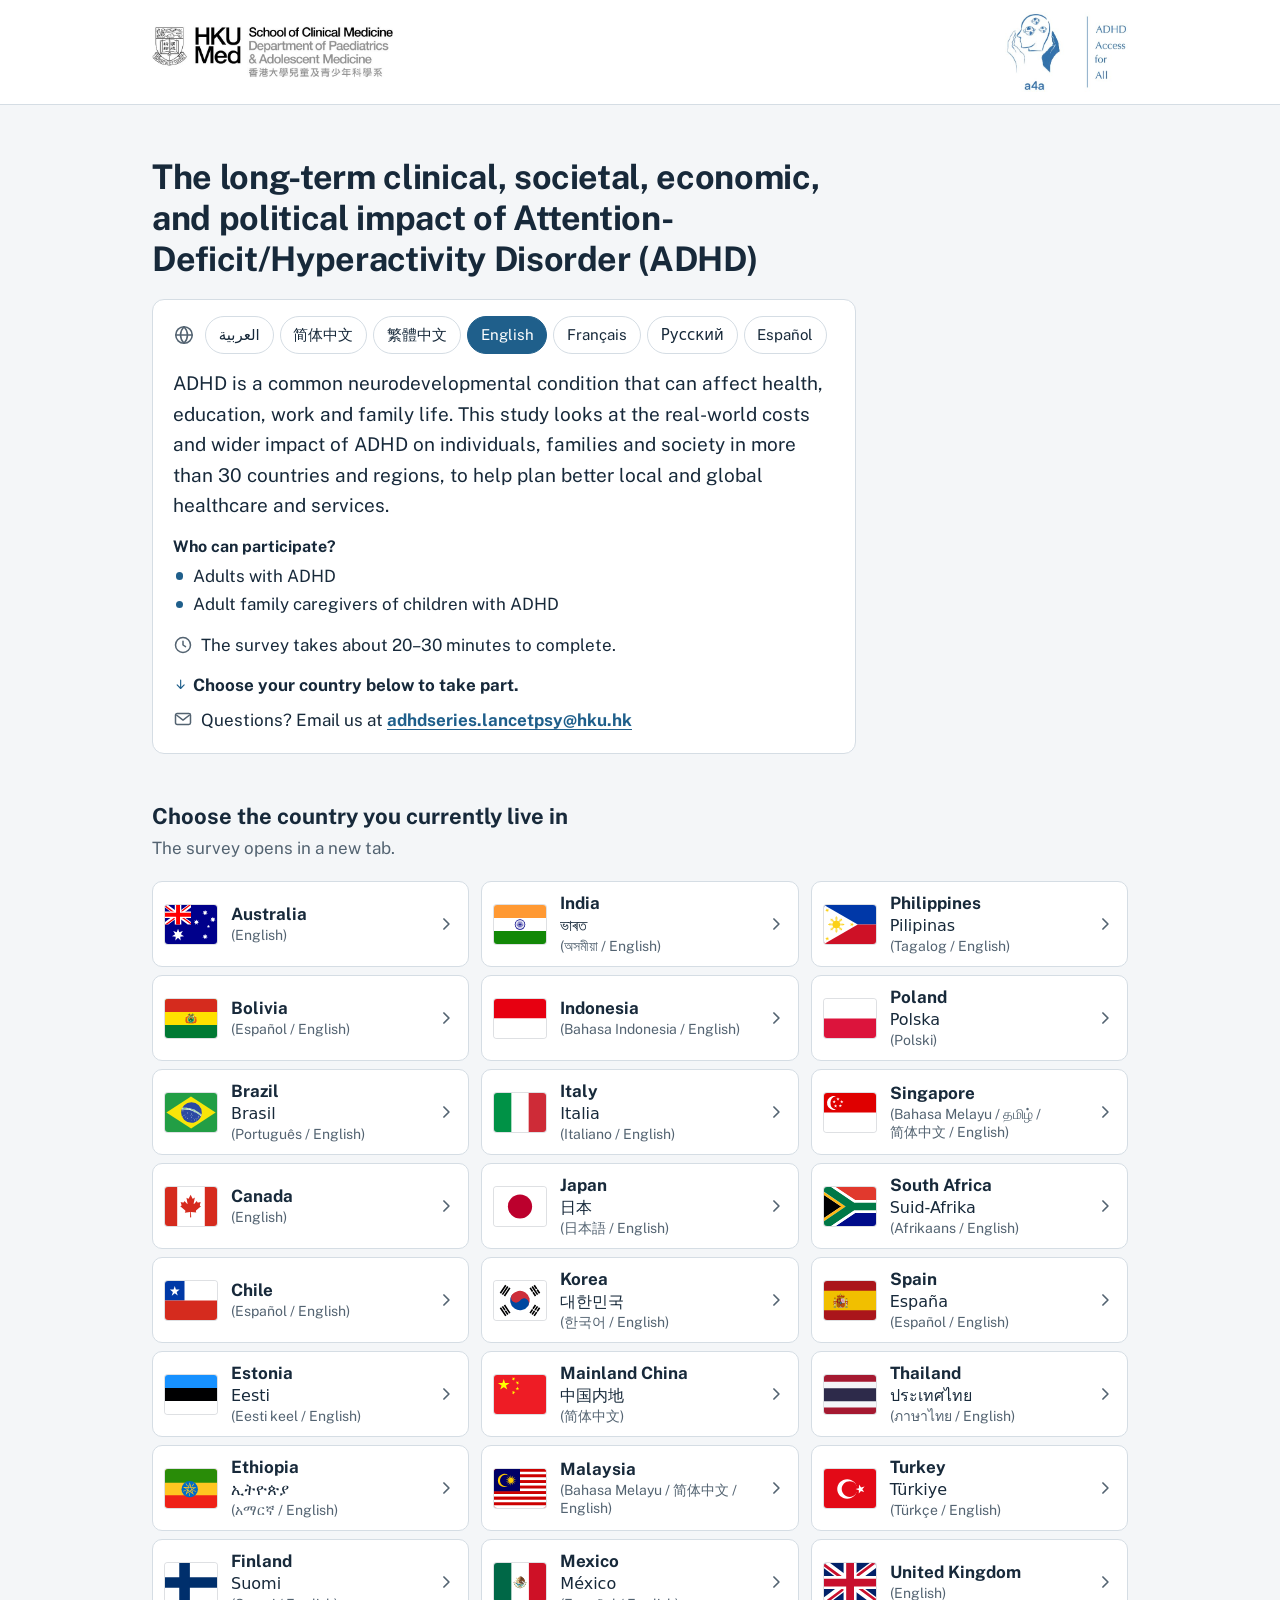
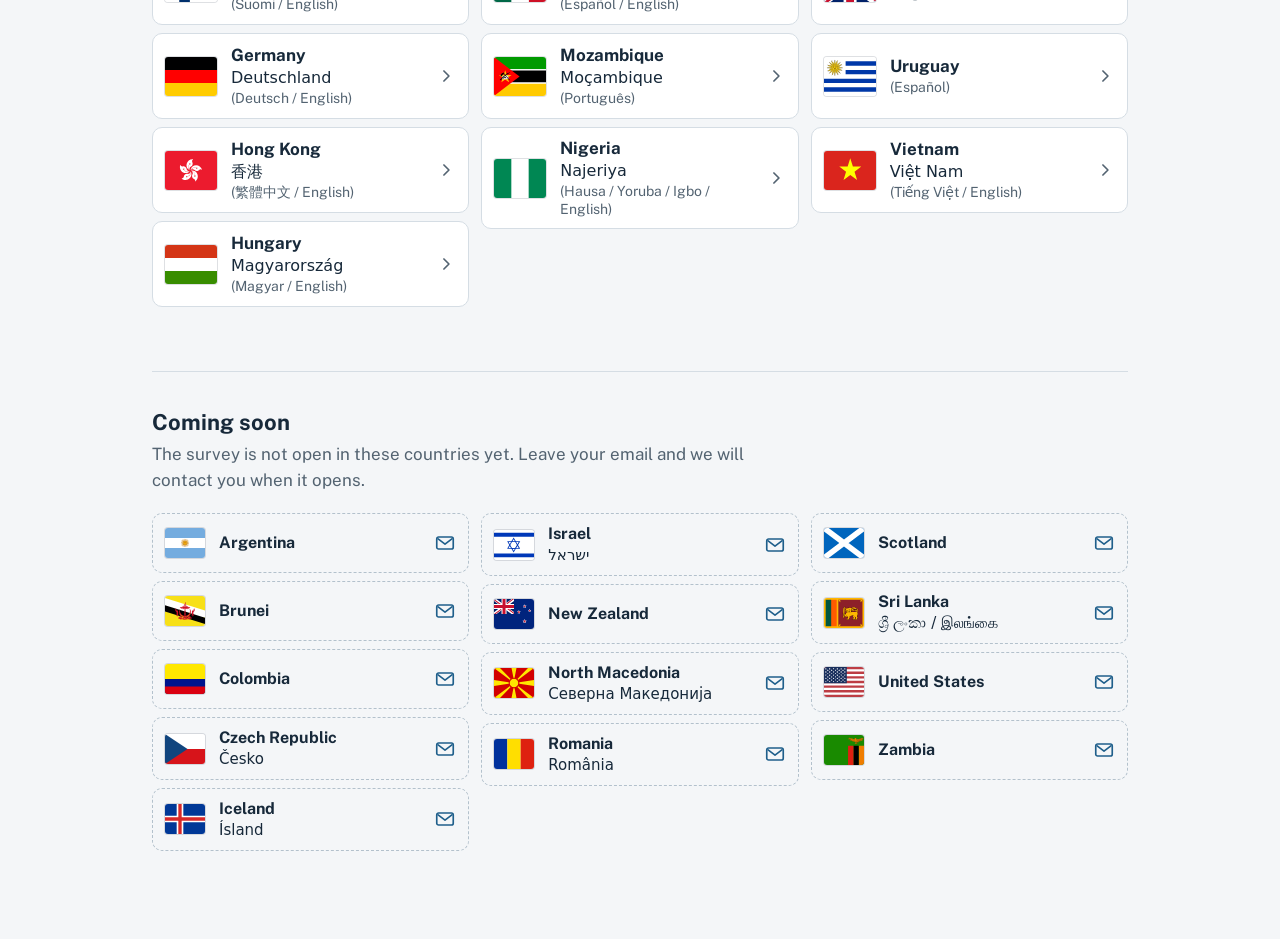
==== commit 0cd0385a: "Add files via upload" ====
--- a/index.html
+++ b/index.html
@@ -159,6 +159,11 @@
             <span class="row-names"><span class="name-en">Brazil</span><span class="name-local native" lang="pt-BR" translate="no">Brasil</span><span class="name-lang" translate="no">(<span lang="pt-BR">Português</span> / <span lang="en">English</span>)</span></span>
             <svg class="row-icon" viewBox="0 0 24 24" aria-hidden="true" focusable="false"><path d="m9.5 6 6 6-6 6" fill="none" stroke="currentColor" stroke-width="2" stroke-linecap="round" stroke-linejoin="round"/></svg><span class="sr-only"> (opens in a new tab)</span>
         </a></li>
+        <li><a class="row" href="https://hku.au1.qualtrics.com/jfe/form/SV_bjFKKGpXRI6aUTA?src=web" target="_blank" rel="noopener noreferrer">
+            <img class="flag" src="flags/ca.svg" alt="" width="52" height="39" decoding="async">
+            <span class="row-names"><span class="name-en">Canada</span><span class="name-lang" translate="no">(<span lang="en">English</span>)</span></span>
+            <svg class="row-icon" viewBox="0 0 24 24" aria-hidden="true" focusable="false"><path d="m9.5 6 6 6-6 6" fill="none" stroke="currentColor" stroke-width="2" stroke-linecap="round" stroke-linejoin="round"/></svg><span class="sr-only"> (opens in a new tab)</span>
+        </a></li>
         <li><a class="row" href="https://hku.au1.qualtrics.com/jfe/form/SV_5BXR8ovBortozc2?Q_Language=ES-ES&amp;src=web" target="_blank" rel="noopener noreferrer">
             <img class="flag" src="flags/cl.svg" alt="" width="52" height="39" decoding="async">
             <span class="row-names"><span class="name-en">Chile</span><span class="name-lang" translate="no">(<span lang="es">Español</span> / <span lang="en">English</span>)</span></span>
@@ -188,6 +193,11 @@
             <img class="flag" src="flags/hk.svg" alt="" width="52" height="39" decoding="async">
             <span class="row-names"><span class="name-en">Hong Kong</span><span class="name-local native" lang="zh-Hant" translate="no">香港</span><span class="name-lang" translate="no">(<span class="native" lang="zh-Hant">繁體中文</span> / <span lang="en">English</span>)</span></span>
             <svg class="row-icon" viewBox="0 0 24 24" aria-hidden="true" focusable="false"><path d="m9.5 6 6 6-6 6" fill="none" stroke="currentColor" stroke-width="2" stroke-linecap="round" stroke-linejoin="round"/></svg>
+        </a></li>
+        <li><a class="row" href="https://hku.au1.qualtrics.com/jfe/form/SV_78OaL8bEuvsBn4q?Q_Language=HU&amp;src=web" target="_blank" rel="noopener noreferrer">
+            <img class="flag" src="flags/hu.svg" alt="" width="52" height="39" decoding="async">
+            <span class="row-names"><span class="name-en">Hungary</span><span class="name-local native" lang="hu" translate="no">Magyarország</span><span class="name-lang" translate="no">(<span lang="hu">Magyar</span> / <span lang="en">English</span>)</span></span>
+            <svg class="row-icon" viewBox="0 0 24 24" aria-hidden="true" focusable="false"><path d="m9.5 6 6 6-6 6" fill="none" stroke="currentColor" stroke-width="2" stroke-linecap="round" stroke-linejoin="round"/></svg><span class="sr-only"> (opens in a new tab)</span>
         </a></li>
         <li><a class="row" href="https://hku.au1.qualtrics.com/jfe/form/SV_3ZUCyJKuBIMt9vE?Q_Language=ASM&amp;src=web" target="_blank" rel="noopener noreferrer">
             <img class="flag" src="flags/in.svg" alt="" width="52" height="39" decoding="async">
@@ -309,12 +319,6 @@
             <svg class="mail-icon" viewBox="0 0 24 24" aria-hidden="true" focusable="false"><rect x="3" y="5.5" width="18" height="13" rx="2" fill="none" stroke="currentColor" stroke-width="1.8"/><path d="m4.5 7.5 7.5 5.75 7.5-5.75" fill="none" stroke="currentColor" stroke-width="1.8" stroke-linecap="round" stroke-linejoin="round"/></svg>
             <span class="sr-only">Leave your email (opens in a new tab)</span>
         </a></li>
-        <li><a class="row row-soon" href="https://hku.au1.qualtrics.com/jfe/form/SV_6sYERRcM7P4H0qi?Country=Canada" target="_blank" rel="noopener noreferrer">
-            <img class="flag" src="flags/ca.svg" alt="" width="40" height="30" loading="lazy" decoding="async">
-            <span class="row-names"><span class="name-en">Canada</span></span>
-            <svg class="mail-icon" viewBox="0 0 24 24" aria-hidden="true" focusable="false"><rect x="3" y="5.5" width="18" height="13" rx="2" fill="none" stroke="currentColor" stroke-width="1.8"/><path d="m4.5 7.5 7.5 5.75 7.5-5.75" fill="none" stroke="currentColor" stroke-width="1.8" stroke-linecap="round" stroke-linejoin="round"/></svg>
-            <span class="sr-only">Leave your email (opens in a new tab)</span>
-        </a></li>
         <li><a class="row row-soon" href="https://hku.au1.qualtrics.com/jfe/form/SV_6sYERRcM7P4H0qi?Country=Colombia" target="_blank" rel="noopener noreferrer">
             <img class="flag" src="flags/co.svg" alt="" width="40" height="30" loading="lazy" decoding="async">
             <span class="row-names"><span class="name-en">Colombia</span></span>
@@ -324,12 +328,6 @@
         <li><a class="row row-soon" href="https://hku.au1.qualtrics.com/jfe/form/SV_6sYERRcM7P4H0qi?Country=Czech%20Republic" target="_blank" rel="noopener noreferrer">
             <img class="flag" src="flags/cz.svg" alt="" width="40" height="30" loading="lazy" decoding="async">
             <span class="row-names"><span class="name-en">Czech Republic</span><span class="name-local native" lang="cs" translate="no">Česko</span></span>
-            <svg class="mail-icon" viewBox="0 0 24 24" aria-hidden="true" focusable="false"><rect x="3" y="5.5" width="18" height="13" rx="2" fill="none" stroke="currentColor" stroke-width="1.8"/><path d="m4.5 7.5 7.5 5.75 7.5-5.75" fill="none" stroke="currentColor" stroke-width="1.8" stroke-linecap="round" stroke-linejoin="round"/></svg>
-            <span class="sr-only">Leave your email (opens in a new tab)</span>
-        </a></li>
-        <li><a class="row row-soon" href="https://hku.au1.qualtrics.com/jfe/form/SV_6sYERRcM7P4H0qi?Country=Hungary" target="_blank" rel="noopener noreferrer">
-            <img class="flag" src="flags/hu.svg" alt="" width="40" height="30" loading="lazy" decoding="async">
-            <span class="row-names"><span class="name-en">Hungary</span><span class="name-local native" lang="hu" translate="no">Magyarország</span></span>
             <svg class="mail-icon" viewBox="0 0 24 24" aria-hidden="true" focusable="false"><rect x="3" y="5.5" width="18" height="13" rx="2" fill="none" stroke="currentColor" stroke-width="1.8"/><path d="m4.5 7.5 7.5 5.75 7.5-5.75" fill="none" stroke="currentColor" stroke-width="1.8" stroke-linecap="round" stroke-linejoin="round"/></svg>
             <span class="sr-only">Leave your email (opens in a new tab)</span>
         </a></li>
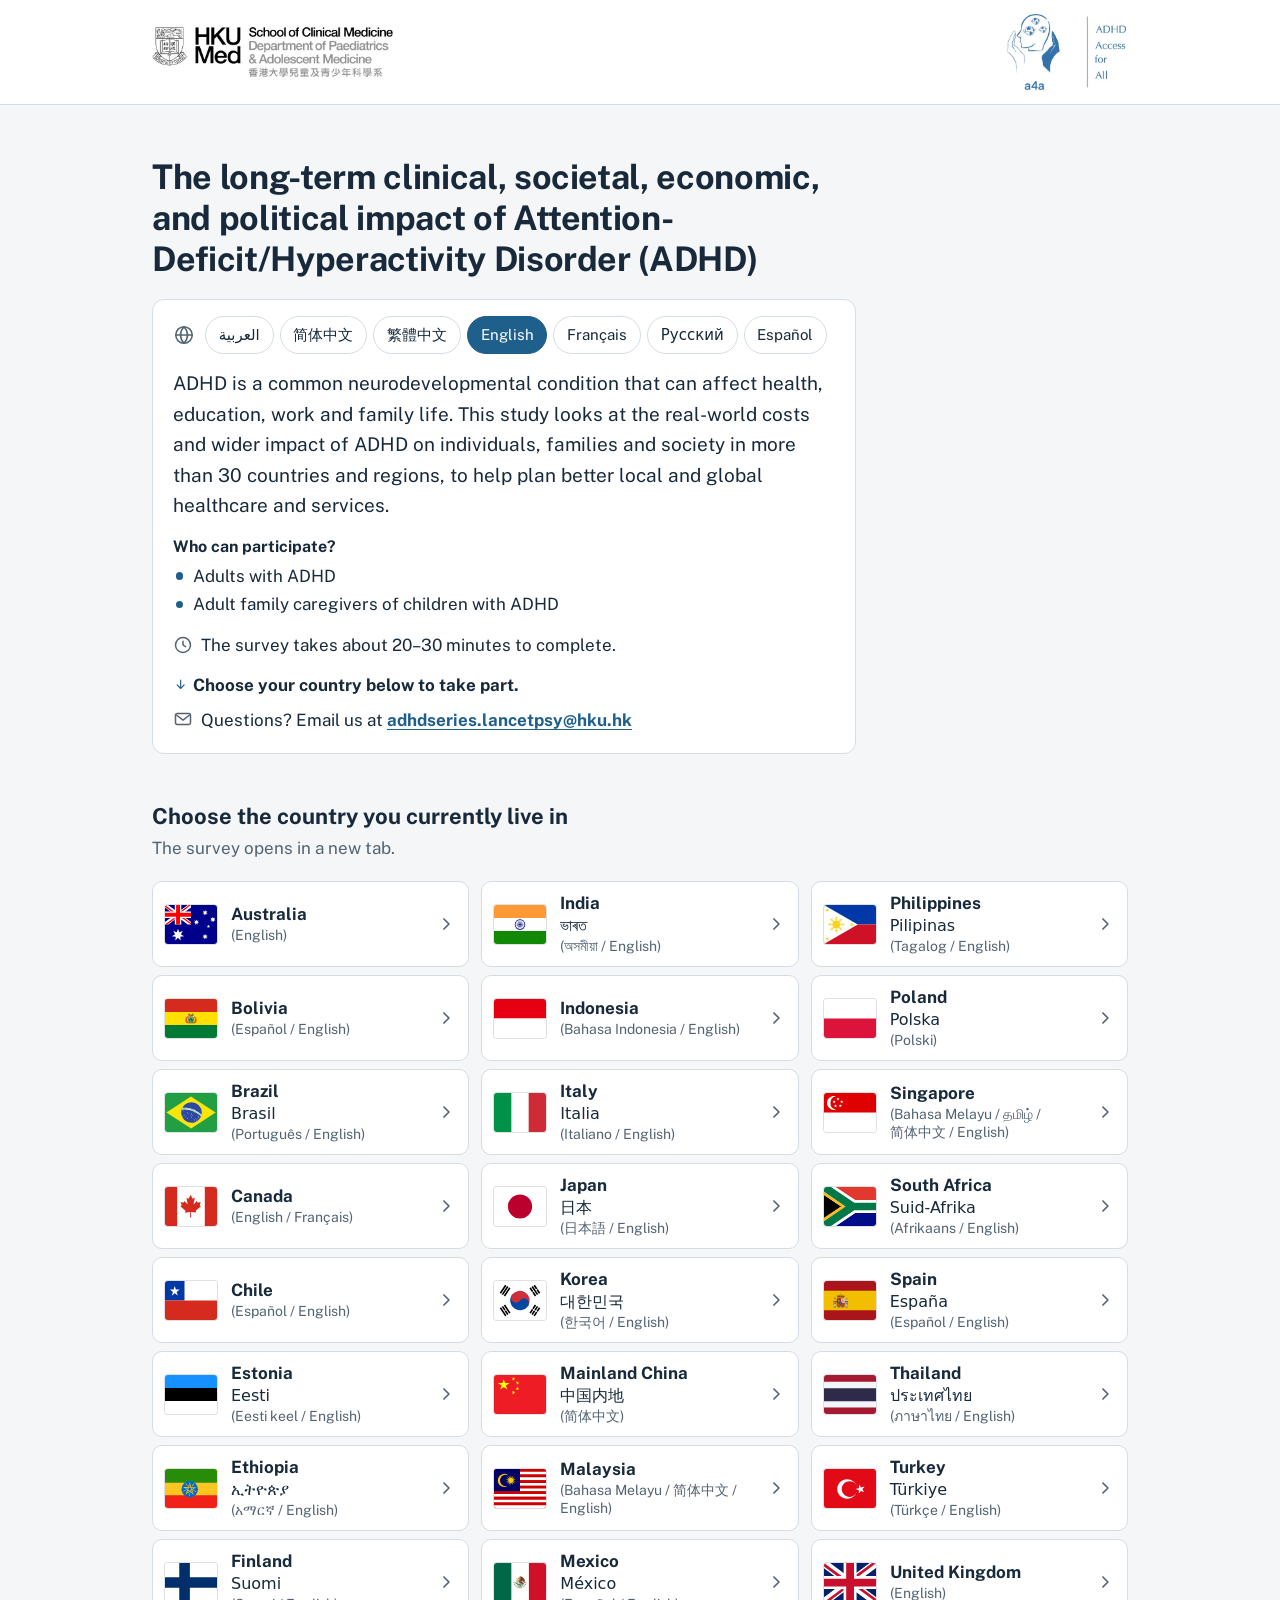
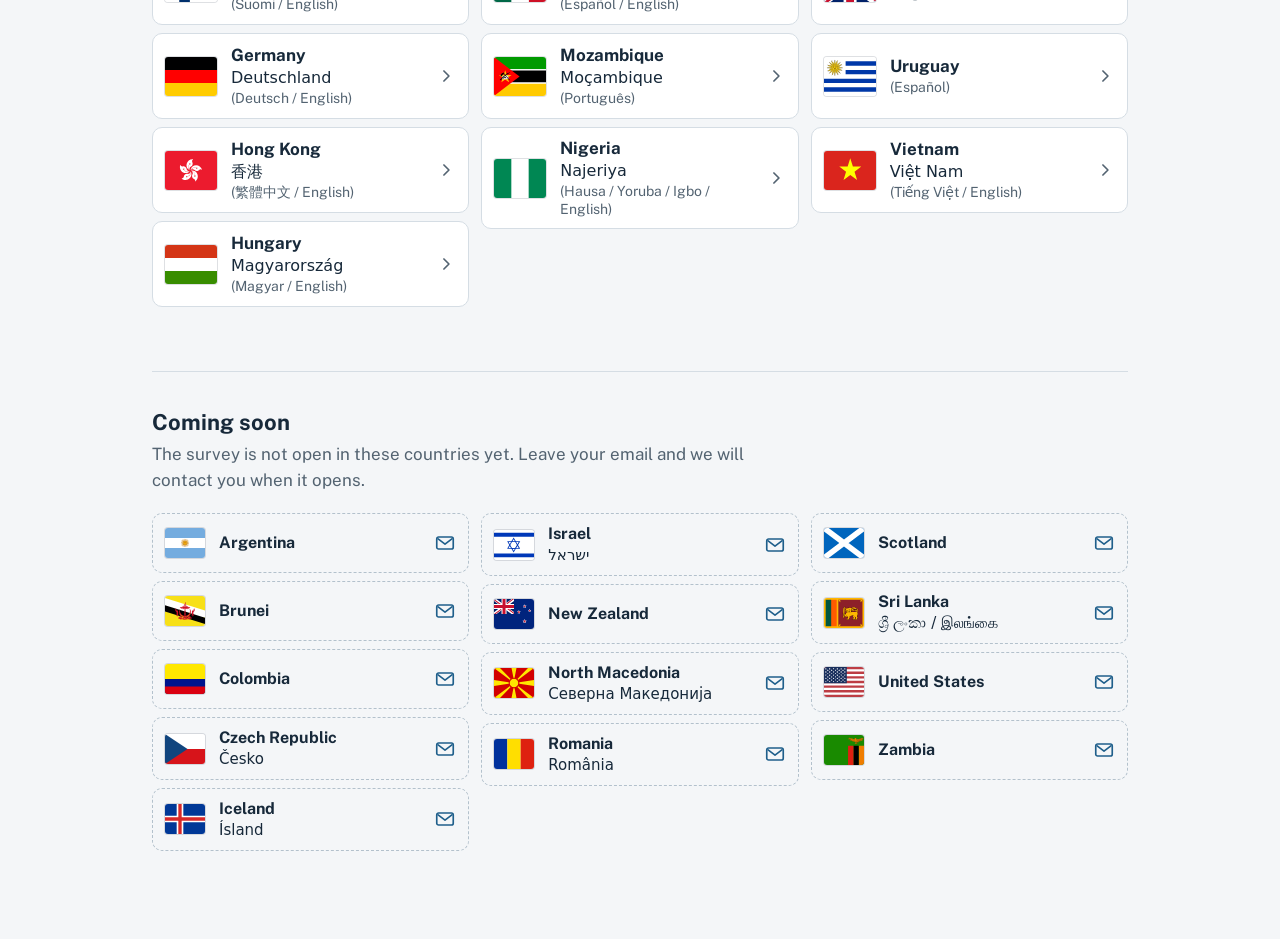
==== commit 890a1da2: "Add files via upload" ====
--- a/index.html
+++ b/index.html
@@ -161,7 +161,7 @@
         </a></li>
         <li><a class="row" href="https://hku.au1.qualtrics.com/jfe/form/SV_bjFKKGpXRI6aUTA?src=web" target="_blank" rel="noopener noreferrer">
             <img class="flag" src="flags/ca.svg" alt="" width="52" height="39" decoding="async">
-            <span class="row-names"><span class="name-en">Canada</span><span class="name-lang" translate="no">(<span lang="en">English</span>)</span></span>
+            <span class="row-names"><span class="name-en">Canada</span><span class="name-lang" translate="no">(<span lang="en">English</span> / <span lang="fr">Français</span>)</span></span>
             <svg class="row-icon" viewBox="0 0 24 24" aria-hidden="true" focusable="false"><path d="m9.5 6 6 6-6 6" fill="none" stroke="currentColor" stroke-width="2" stroke-linecap="round" stroke-linejoin="round"/></svg><span class="sr-only"> (opens in a new tab)</span>
         </a></li>
         <li><a class="row" href="https://hku.au1.qualtrics.com/jfe/form/SV_5BXR8ovBortozc2?Q_Language=ES-ES&amp;src=web" target="_blank" rel="noopener noreferrer">
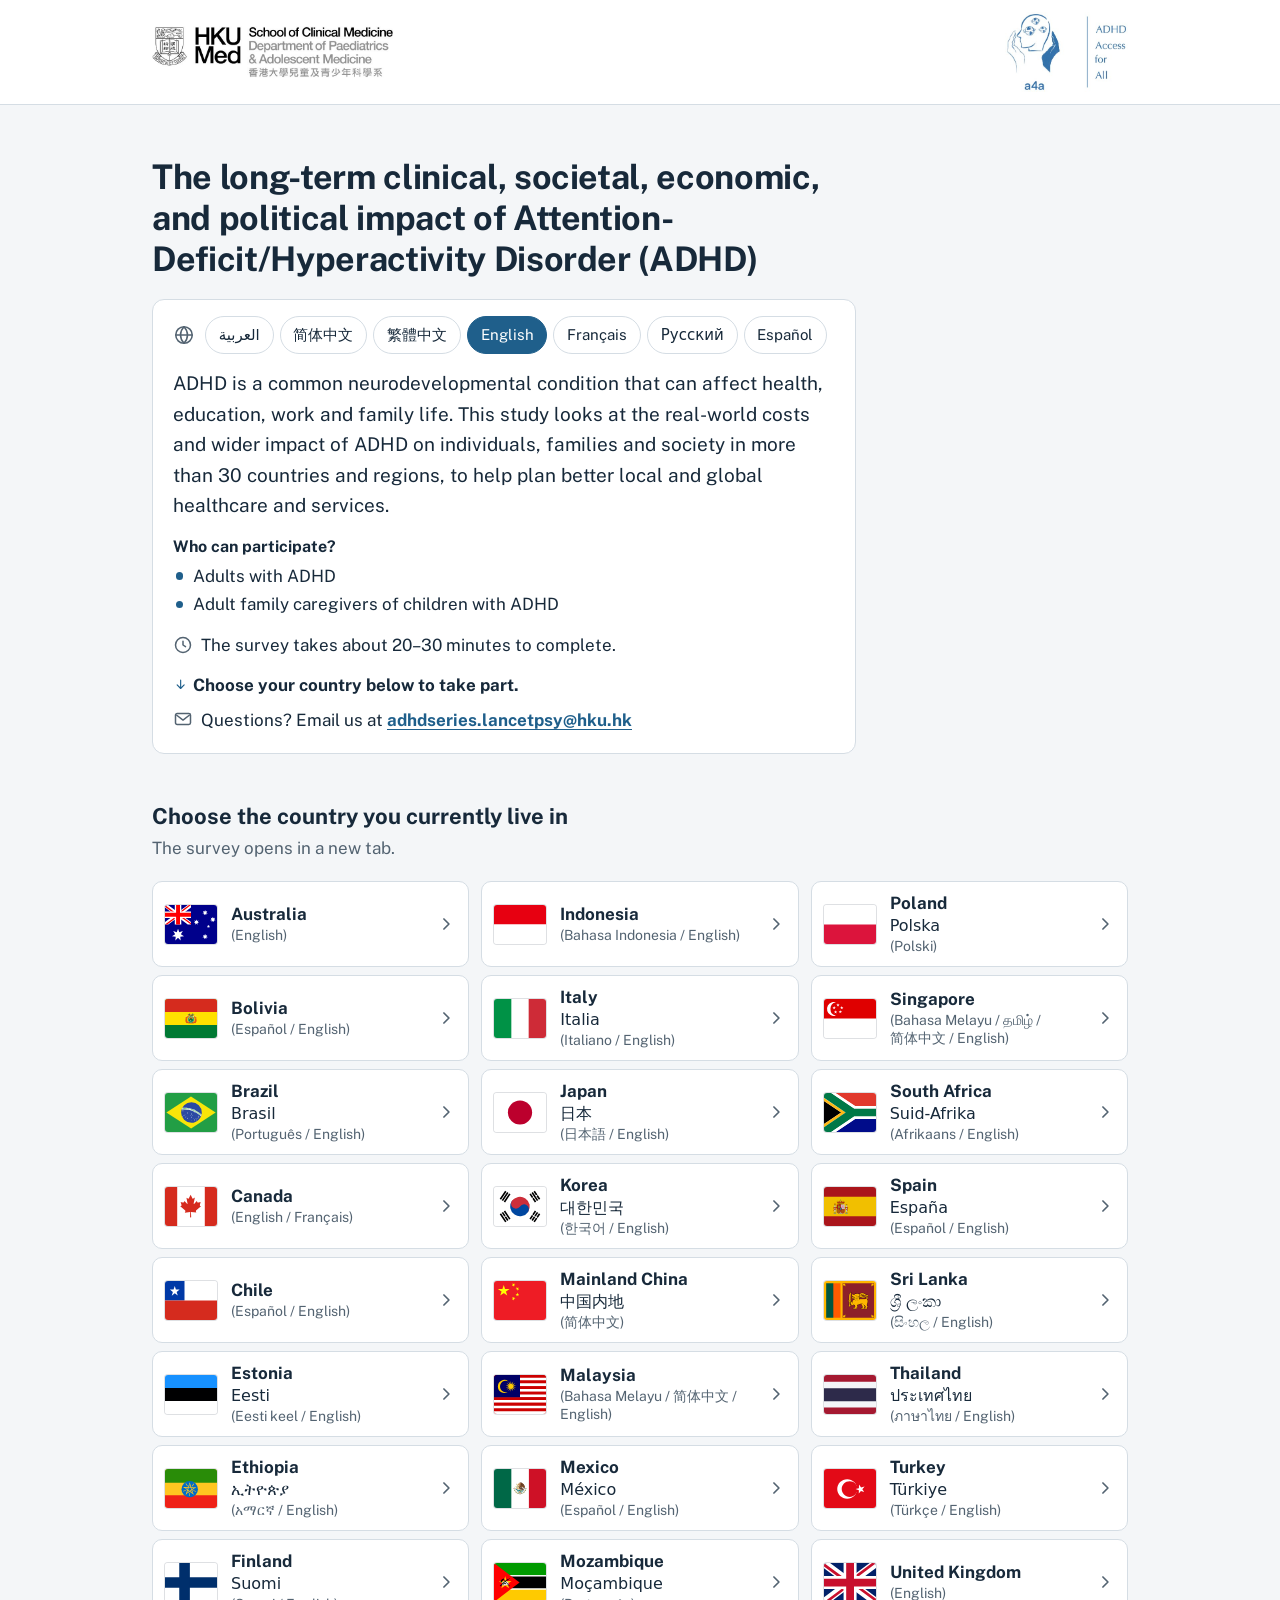
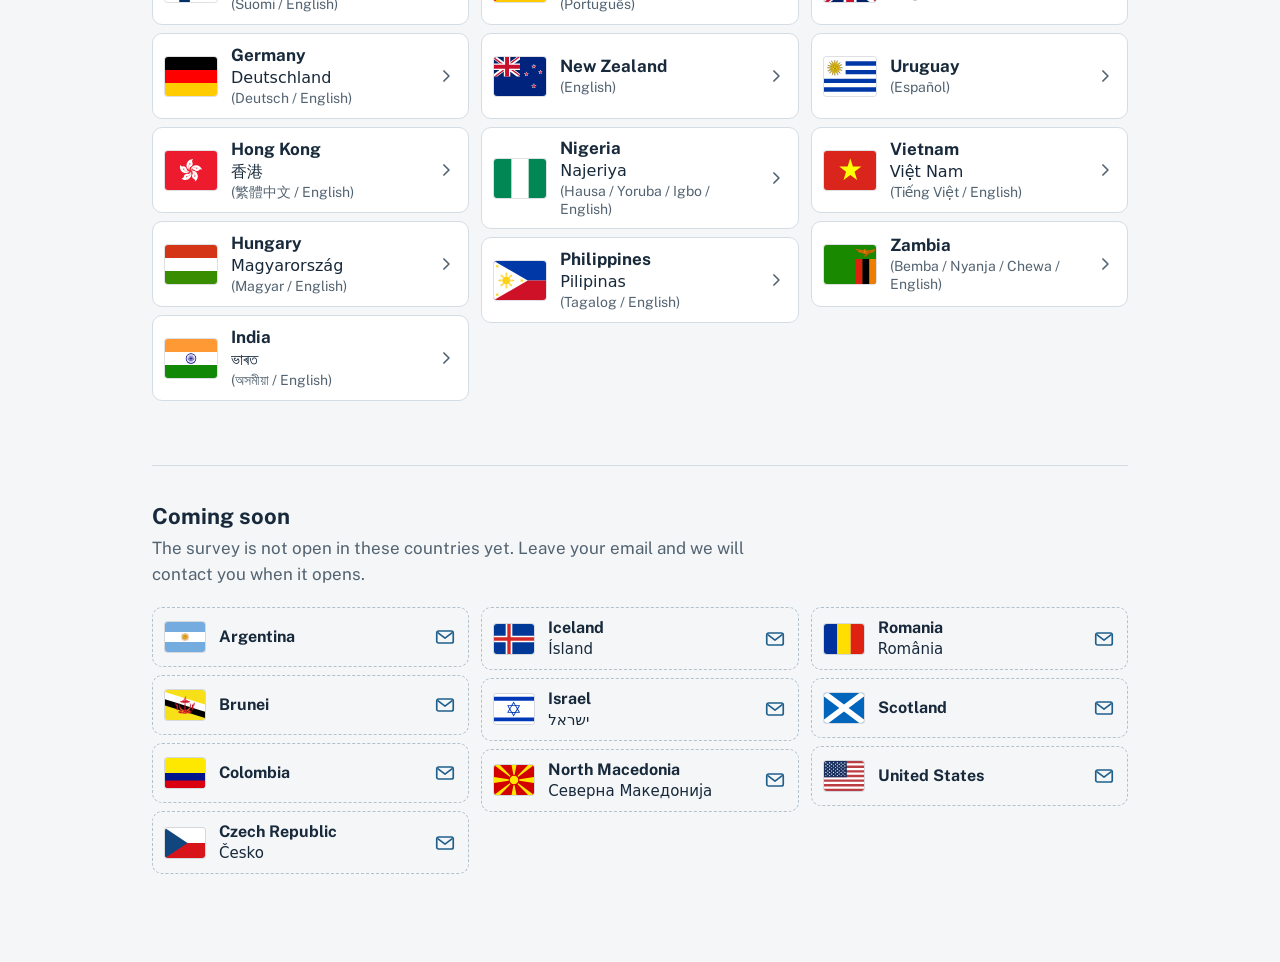
==== commit 808d2ded: "Add files via upload" ====
--- a/index.html
+++ b/index.html
@@ -244,6 +244,11 @@
             <span class="row-names"><span class="name-en">Mozambique</span><span class="name-local native" lang="pt" translate="no">Moçambique</span><span class="name-lang" translate="no">(<span lang="pt">Português</span>)</span></span>
             <svg class="row-icon" viewBox="0 0 24 24" aria-hidden="true" focusable="false"><path d="m9.5 6 6 6-6 6" fill="none" stroke="currentColor" stroke-width="2" stroke-linecap="round" stroke-linejoin="round"/></svg><span class="sr-only"> (opens in a new tab)</span>
         </a></li>
+        <li><a class="row" href="https://hku.au1.qualtrics.com/jfe/form/SV_bOVEMDdbvxDnazI?src=web" target="_blank" rel="noopener noreferrer">
+            <img class="flag" src="flags/nz.svg" alt="" width="52" height="39" decoding="async">
+            <span class="row-names"><span class="name-en">New Zealand</span><span class="name-lang" translate="no">(<span lang="en">English</span>)</span></span>
+            <svg class="row-icon" viewBox="0 0 24 24" aria-hidden="true" focusable="false"><path d="m9.5 6 6 6-6 6" fill="none" stroke="currentColor" stroke-width="2" stroke-linecap="round" stroke-linejoin="round"/></svg><span class="sr-only"> (opens in a new tab)</span>
+        </a></li>
         <li><a class="row" href="https://hku.au1.qualtrics.com/jfe/form/SV_8iSJWxH5ZTtuFds?Q_Language=HA&amp;src=web" target="_blank" rel="noopener noreferrer">
             <img class="flag" src="flags/ng.svg" alt="" width="52" height="39" decoding="async">
             <span class="row-names"><span class="name-en">Nigeria</span><span class="name-local native" lang="ha" translate="no">Najeriya</span><span class="name-lang" translate="no">(<span lang="ha">Hausa</span> / <span lang="yo">Yoruba</span> / <span lang="ig">Igbo</span> / <span lang="en">English</span>)</span></span>
@@ -274,6 +279,11 @@
             <span class="row-names"><span class="name-en">Spain</span><span class="name-local native" lang="es" translate="no">España</span><span class="name-lang" translate="no">(<span lang="es">Español</span> / <span lang="en">English</span>)</span></span>
             <svg class="row-icon" viewBox="0 0 24 24" aria-hidden="true" focusable="false"><path d="m9.5 6 6 6-6 6" fill="none" stroke="currentColor" stroke-width="2" stroke-linecap="round" stroke-linejoin="round"/></svg><span class="sr-only"> (opens in a new tab)</span>
         </a></li>
+        <li><a class="row" href="https://hku.au1.qualtrics.com/jfe/form/SV_3g7qJwdq8uTlQMK" target="_blank" rel="noopener noreferrer">
+            <img class="flag" src="flags/lk.svg" alt="" width="52" height="39" decoding="async">
+            <span class="row-names"><span class="name-en">Sri Lanka</span><span class="name-local native" lang="si" translate="no">ශ්‍රී ලංකා</span><span class="name-lang" translate="no">(<span lang="si">සිංහල</span> / <span lang="en">English</span>)</span></span>
+            <svg class="row-icon" viewBox="0 0 24 24" aria-hidden="true" focusable="false"><path d="m9.5 6 6 6-6 6" fill="none" stroke="currentColor" stroke-width="2" stroke-linecap="round" stroke-linejoin="round"/></svg><span class="sr-only"> (opens in a new tab)</span>
+        </a></li>
         <li><a class="row" href="https://hku.au1.qualtrics.com/jfe/form/SV_4HktYcVCmcS4l4q?Q_Language=TH&amp;src=web" target="_blank" rel="noopener noreferrer">
             <img class="flag" src="flags/th.svg" alt="" width="52" height="39" decoding="async">
             <span class="row-names"><span class="name-en">Thailand</span><span class="name-local native" lang="th" translate="no">ประเทศไทย</span><span class="name-lang" translate="no">(<span lang="th">ภาษาไทย</span> / <span lang="en">English</span>)</span></span>
@@ -297,6 +307,11 @@
         <li><a class="row" href="https://hku.au1.qualtrics.com/jfe/form/SV_bqR00J58bCR9idM?Q_Language=VI&amp;src=web" target="_blank" rel="noopener noreferrer">
             <img class="flag" src="flags/vn.svg" alt="" width="52" height="39" decoding="async">
             <span class="row-names"><span class="name-en">Vietnam</span><span class="name-local native" lang="vi" translate="no">Việt Nam</span><span class="name-lang" translate="no">(<span lang="vi">Tiếng Việt</span> / <span lang="en">English</span>)</span></span>
+            <svg class="row-icon" viewBox="0 0 24 24" aria-hidden="true" focusable="false"><path d="m9.5 6 6 6-6 6" fill="none" stroke="currentColor" stroke-width="2" stroke-linecap="round" stroke-linejoin="round"/></svg><span class="sr-only"> (opens in a new tab)</span>
+        </a></li>
+        <li><a class="row" href="https://hku.au1.qualtrics.com/jfe/form/SV_3xvU2SqpHc5CRNk?src=web" target="_blank" rel="noopener noreferrer">
+            <img class="flag" src="flags/zm.svg" alt="" width="52" height="39" decoding="async">
+            <span class="row-names"><span class="name-en">Zambia</span><span class="name-lang" translate="no">(<span lang="bem">Bemba</span> / <span lang="ny">Nyanja</span> / <span lang="ny">Chewa</span> / <span lang="en">English</span>)</span></span>
             <svg class="row-icon" viewBox="0 0 24 24" aria-hidden="true" focusable="false"><path d="m9.5 6 6 6-6 6" fill="none" stroke="currentColor" stroke-width="2" stroke-linecap="round" stroke-linejoin="round"/></svg><span class="sr-only"> (opens in a new tab)</span>
         </a></li>
       </ul>
@@ -343,12 +358,6 @@
             <svg class="mail-icon" viewBox="0 0 24 24" aria-hidden="true" focusable="false"><rect x="3" y="5.5" width="18" height="13" rx="2" fill="none" stroke="currentColor" stroke-width="1.8"/><path d="m4.5 7.5 7.5 5.75 7.5-5.75" fill="none" stroke="currentColor" stroke-width="1.8" stroke-linecap="round" stroke-linejoin="round"/></svg>
             <span class="sr-only">Leave your email (opens in a new tab)</span>
         </a></li>
-        <li><a class="row row-soon" href="https://hku.au1.qualtrics.com/jfe/form/SV_6sYERRcM7P4H0qi?Country=New%20Zealand" target="_blank" rel="noopener noreferrer">
-            <img class="flag" src="flags/nz.svg" alt="" width="40" height="30" loading="lazy" decoding="async">
-            <span class="row-names"><span class="name-en">New Zealand</span></span>
-            <svg class="mail-icon" viewBox="0 0 24 24" aria-hidden="true" focusable="false"><rect x="3" y="5.5" width="18" height="13" rx="2" fill="none" stroke="currentColor" stroke-width="1.8"/><path d="m4.5 7.5 7.5 5.75 7.5-5.75" fill="none" stroke="currentColor" stroke-width="1.8" stroke-linecap="round" stroke-linejoin="round"/></svg>
-            <span class="sr-only">Leave your email (opens in a new tab)</span>
-        </a></li>
         <li><a class="row row-soon" href="https://hku.au1.qualtrics.com/jfe/form/SV_6sYERRcM7P4H0qi?Country=North%20Macedonia" target="_blank" rel="noopener noreferrer">
             <img class="flag" src="flags/mk.svg" alt="" width="40" height="30" loading="lazy" decoding="async">
             <span class="row-names"><span class="name-en">North Macedonia</span><span class="name-local native" lang="mk" translate="no">Северна Македонија</span></span>
@@ -367,21 +376,9 @@
             <svg class="mail-icon" viewBox="0 0 24 24" aria-hidden="true" focusable="false"><rect x="3" y="5.5" width="18" height="13" rx="2" fill="none" stroke="currentColor" stroke-width="1.8"/><path d="m4.5 7.5 7.5 5.75 7.5-5.75" fill="none" stroke="currentColor" stroke-width="1.8" stroke-linecap="round" stroke-linejoin="round"/></svg>
             <span class="sr-only">Leave your email (opens in a new tab)</span>
         </a></li>
-        <li><a class="row row-soon" href="https://hku.au1.qualtrics.com/jfe/form/SV_6sYERRcM7P4H0qi?Country=Sri%20Lanka" target="_blank" rel="noopener noreferrer">
-            <img class="flag" src="flags/lk.svg" alt="" width="40" height="30" loading="lazy" decoding="async">
-            <span class="row-names"><span class="name-en">Sri Lanka</span><span class="name-local native" translate="no"><span lang="si">ශ්‍රී ලංකා</span> / <span lang="ta">இலங்கை</span></span></span>
-            <svg class="mail-icon" viewBox="0 0 24 24" aria-hidden="true" focusable="false"><rect x="3" y="5.5" width="18" height="13" rx="2" fill="none" stroke="currentColor" stroke-width="1.8"/><path d="m4.5 7.5 7.5 5.75 7.5-5.75" fill="none" stroke="currentColor" stroke-width="1.8" stroke-linecap="round" stroke-linejoin="round"/></svg>
-            <span class="sr-only">Leave your email (opens in a new tab)</span>
-        </a></li>
         <li><a class="row row-soon" href="https://hku.au1.qualtrics.com/jfe/form/SV_6sYERRcM7P4H0qi?Country=USA" target="_blank" rel="noopener noreferrer">
             <img class="flag" src="flags/us.svg" alt="" width="40" height="30" loading="lazy" decoding="async">
             <span class="row-names"><span class="name-en">United States</span></span>
-            <svg class="mail-icon" viewBox="0 0 24 24" aria-hidden="true" focusable="false"><rect x="3" y="5.5" width="18" height="13" rx="2" fill="none" stroke="currentColor" stroke-width="1.8"/><path d="m4.5 7.5 7.5 5.75 7.5-5.75" fill="none" stroke="currentColor" stroke-width="1.8" stroke-linecap="round" stroke-linejoin="round"/></svg>
-            <span class="sr-only">Leave your email (opens in a new tab)</span>
-        </a></li>
-        <li><a class="row row-soon" href="https://hku.au1.qualtrics.com/jfe/form/SV_6sYERRcM7P4H0qi?Country=Zambia" target="_blank" rel="noopener noreferrer">
-            <img class="flag" src="flags/zm.svg" alt="" width="40" height="30" loading="lazy" decoding="async">
-            <span class="row-names"><span class="name-en">Zambia</span></span>
             <svg class="mail-icon" viewBox="0 0 24 24" aria-hidden="true" focusable="false"><rect x="3" y="5.5" width="18" height="13" rx="2" fill="none" stroke="currentColor" stroke-width="1.8"/><path d="m4.5 7.5 7.5 5.75 7.5-5.75" fill="none" stroke="currentColor" stroke-width="1.8" stroke-linecap="round" stroke-linejoin="round"/></svg>
             <span class="sr-only">Leave your email (opens in a new tab)</span>
         </a></li>
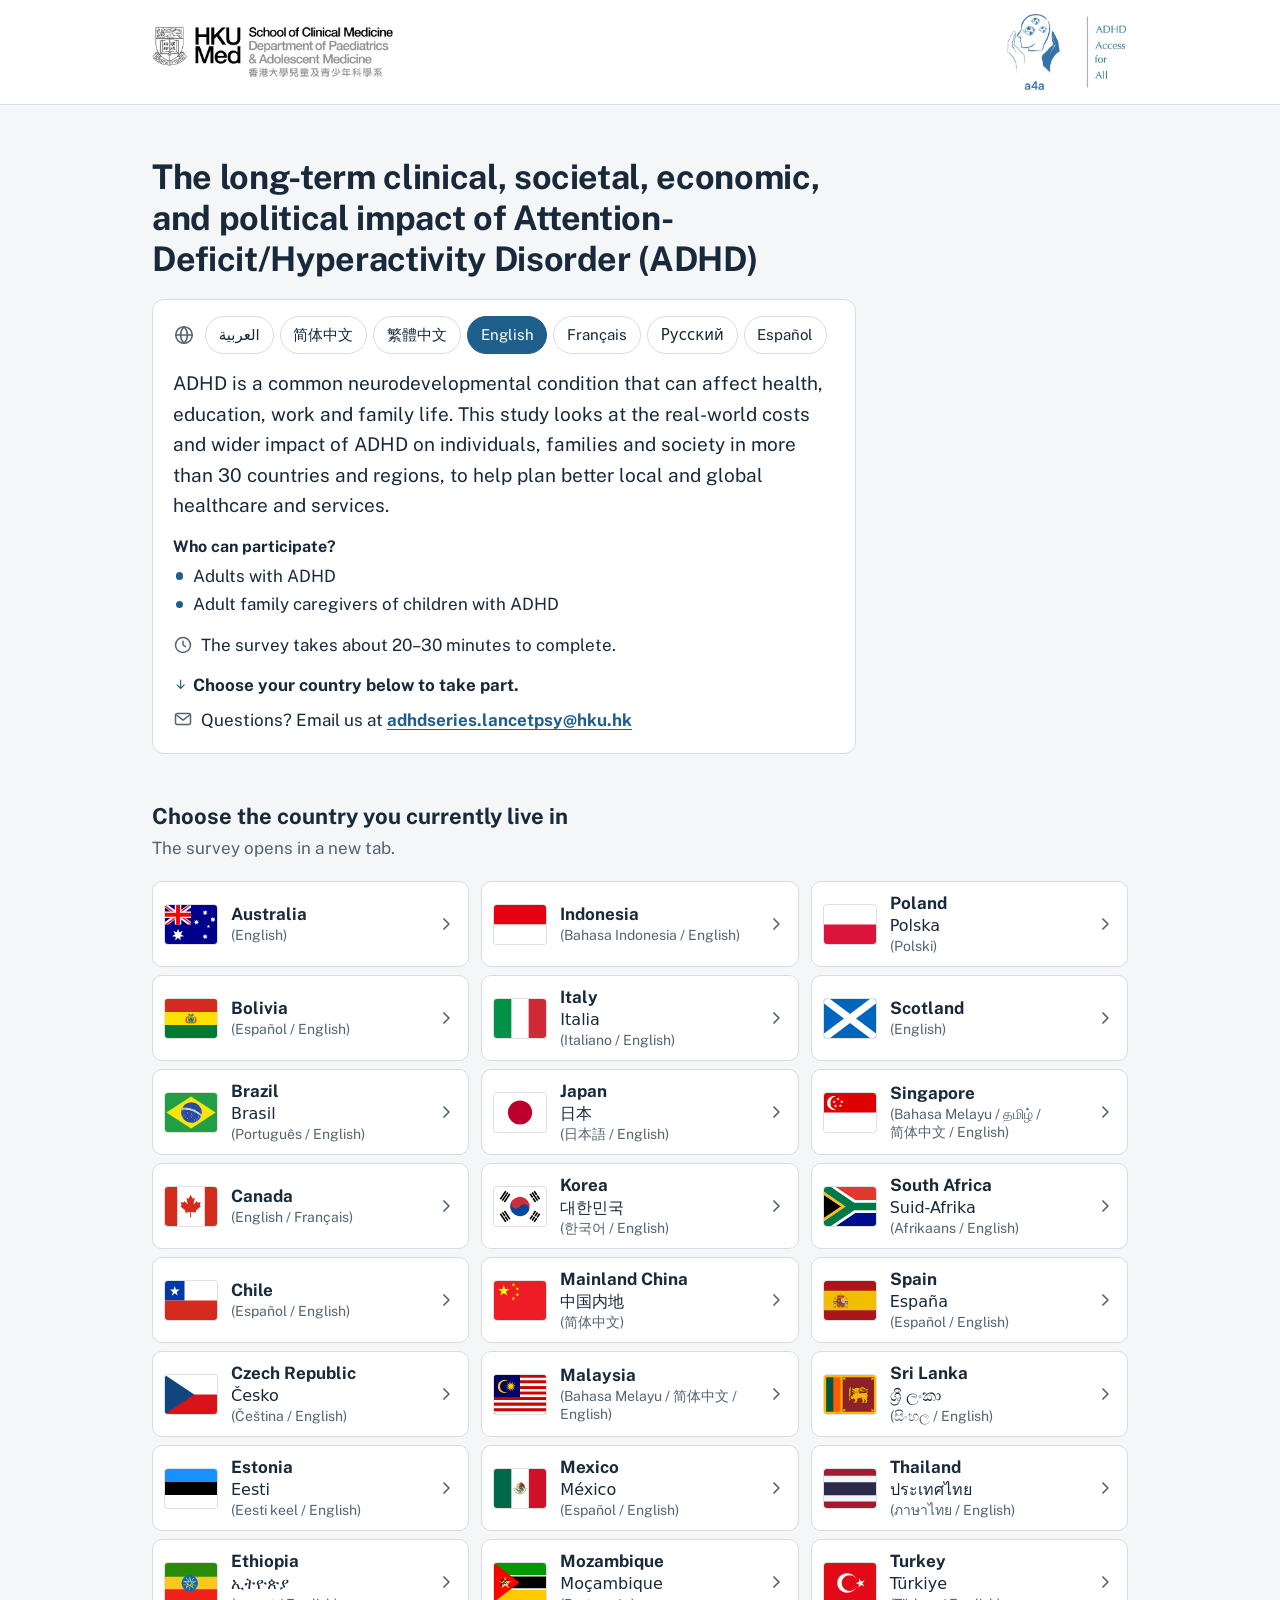
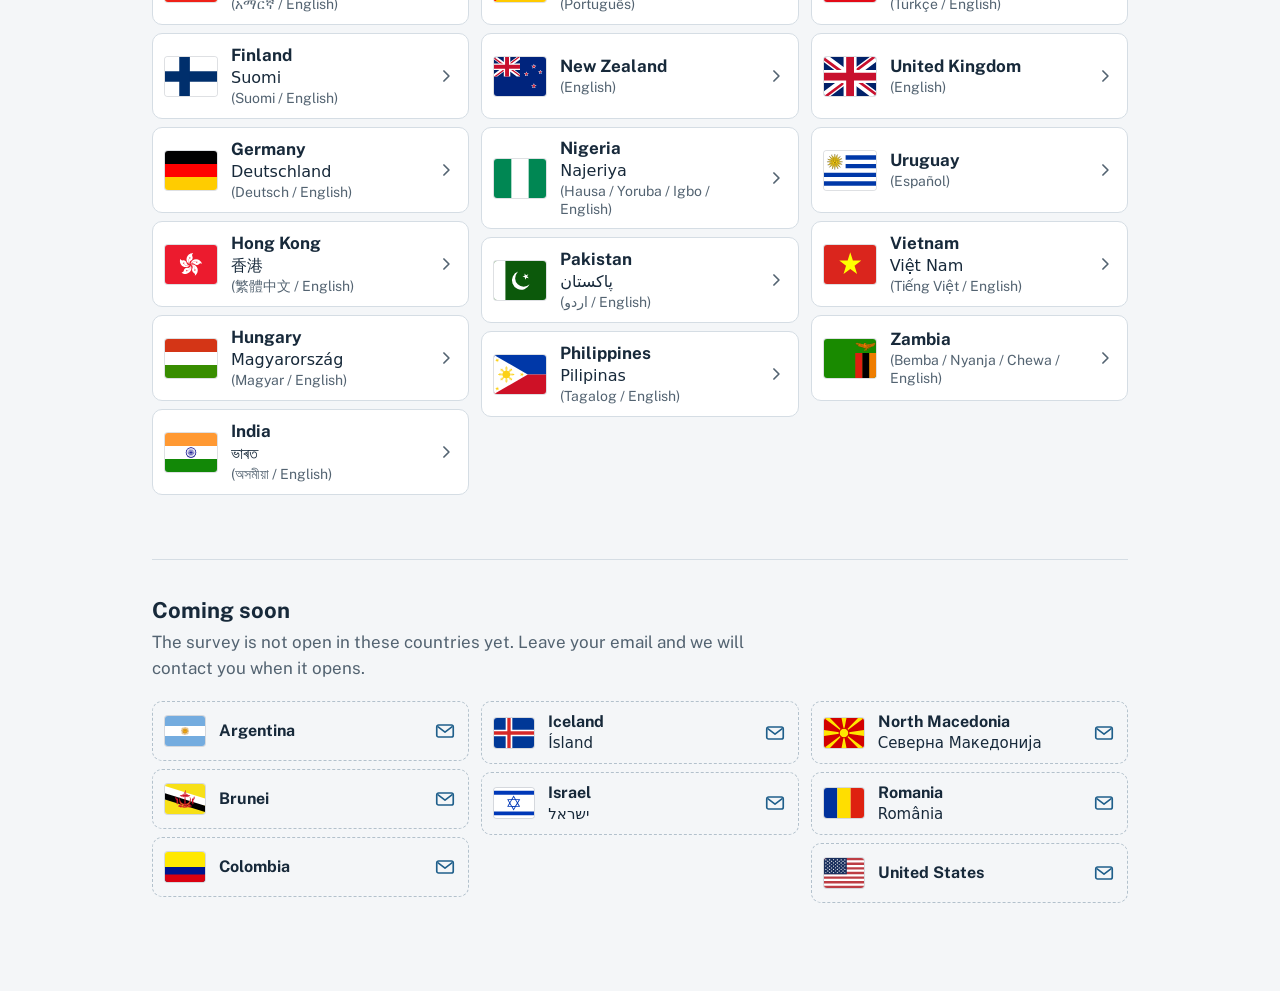
==== commit 451c3582: "Rename index_1.html to index.html" ====
--- a/index.html
+++ b/index.html
@@ -169,6 +169,11 @@
             <span class="row-names"><span class="name-en">Chile</span><span class="name-lang" translate="no">(<span lang="es">Español</span> / <span lang="en">English</span>)</span></span>
             <svg class="row-icon" viewBox="0 0 24 24" aria-hidden="true" focusable="false"><path d="m9.5 6 6 6-6 6" fill="none" stroke="currentColor" stroke-width="2" stroke-linecap="round" stroke-linejoin="round"/></svg><span class="sr-only"> (opens in a new tab)</span>
         </a></li>
+        <li><a class="row" href="https://hku.au1.qualtrics.com/jfe/form/SV_06zGCNcnL0qpi9o?src=web" target="_blank" rel="noopener noreferrer">
+            <img class="flag" src="flags/cz.svg" alt="" width="52" height="39" decoding="async">
+            <span class="row-names"><span class="name-en">Czech Republic</span><span class="name-local native" lang="cs" translate="no">Česko</span><span class="name-lang" translate="no">(<span lang="cs">Čeština</span> / <span lang="en">English</span>)</span></span>
+            <svg class="row-icon" viewBox="0 0 24 24" aria-hidden="true" focusable="false"><path d="m9.5 6 6 6-6 6" fill="none" stroke="currentColor" stroke-width="2" stroke-linecap="round" stroke-linejoin="round"/></svg><span class="sr-only"> (opens in a new tab)</span>
+        </a></li>
         <li><a class="row" href="https://hku.au1.qualtrics.com/jfe/form/SV_8kNAMxHqq1XKWJU?Q_Language=ET&amp;src=web" target="_blank" rel="noopener noreferrer">
             <img class="flag" src="flags/ee.svg" alt="" width="52" height="39" decoding="async">
             <span class="row-names"><span class="name-en">Estonia</span><span class="name-local native" lang="et" translate="no">Eesti</span><span class="name-lang" translate="no">(<span lang="et">Eesti keel</span> / <span lang="en">English</span>)</span></span>
@@ -254,6 +259,11 @@
             <span class="row-names"><span class="name-en">Nigeria</span><span class="name-local native" lang="ha" translate="no">Najeriya</span><span class="name-lang" translate="no">(<span lang="ha">Hausa</span> / <span lang="yo">Yoruba</span> / <span lang="ig">Igbo</span> / <span lang="en">English</span>)</span></span>
             <svg class="row-icon" viewBox="0 0 24 24" aria-hidden="true" focusable="false"><path d="m9.5 6 6 6-6 6" fill="none" stroke="currentColor" stroke-width="2" stroke-linecap="round" stroke-linejoin="round"/></svg><span class="sr-only"> (opens in a new tab)</span>
         </a></li>
+        <li><a class="row" href="https://hku.au1.qualtrics.com/jfe/form/SV_0V8xFAuCGdFtQdE?Q_Language=UR&amp;src=web" target="_blank" rel="noopener noreferrer">
+            <img class="flag" src="flags/pk.svg" alt="" width="52" height="39" decoding="async">
+            <span class="row-names"><span class="name-en">Pakistan</span><span class="name-local native" lang="ur" dir="rtl" translate="no">پاکستان</span><span class="name-lang" translate="no">(<span lang="ur" dir="rtl">اردو</span> / <span lang="en">English</span>)</span></span>
+            <svg class="row-icon" viewBox="0 0 24 24" aria-hidden="true" focusable="false"><path d="m9.5 6 6 6-6 6" fill="none" stroke="currentColor" stroke-width="2" stroke-linecap="round" stroke-linejoin="round"/></svg><span class="sr-only"> (opens in a new tab)</span>
+        </a></li>
         <li><a class="row" href="https://hku.au1.qualtrics.com/jfe/form/SV_8iD1Lj9dxNVW1lI?Q_Language=TGL&amp;src=web" target="_blank" rel="noopener noreferrer">
             <img class="flag" src="flags/ph.svg" alt="" width="52" height="39" decoding="async">
             <span class="row-names"><span class="name-en">Philippines</span><span class="name-local native" lang="fil" translate="no">Pilipinas</span><span class="name-lang" translate="no">(<span lang="tl">Tagalog</span> / <span lang="en">English</span>)</span></span>
@@ -262,6 +272,11 @@
         <li><a class="row" href="https://hku.au1.qualtrics.com/jfe/form/SV_25kvuBxrbYHWBa6?Q_Language=PL&amp;src=web" target="_blank" rel="noopener noreferrer">
             <img class="flag" src="flags/pl.svg" alt="" width="52" height="39" decoding="async">
             <span class="row-names"><span class="name-en">Poland</span><span class="name-local native" lang="pl" translate="no">Polska</span><span class="name-lang" translate="no">(<span lang="pl">Polski</span>)</span></span>
+            <svg class="row-icon" viewBox="0 0 24 24" aria-hidden="true" focusable="false"><path d="m9.5 6 6 6-6 6" fill="none" stroke="currentColor" stroke-width="2" stroke-linecap="round" stroke-linejoin="round"/></svg><span class="sr-only"> (opens in a new tab)</span>
+        </a></li>
+        <li><a class="row" href="https://hku.au1.qualtrics.com/jfe/form/SV_9Nxxzs6RsYPE7Ua?src=web" target="_blank" rel="noopener noreferrer">
+            <img class="flag" src="flags/gb-sct.svg" alt="" width="52" height="39" decoding="async">
+            <span class="row-names"><span class="name-en">Scotland</span><span class="name-lang" translate="no">(<span lang="en">English</span>)</span></span>
             <svg class="row-icon" viewBox="0 0 24 24" aria-hidden="true" focusable="false"><path d="m9.5 6 6 6-6 6" fill="none" stroke="currentColor" stroke-width="2" stroke-linecap="round" stroke-linejoin="round"/></svg><span class="sr-only"> (opens in a new tab)</span>
         </a></li>
         <li><a class="row" href="https://hku.au1.qualtrics.com/jfe/form/SV_0upJAIICJkTPasu?Q_Language=EN-GB&amp;src=web" target="_blank" rel="noopener noreferrer">
@@ -340,12 +355,6 @@
             <svg class="mail-icon" viewBox="0 0 24 24" aria-hidden="true" focusable="false"><rect x="3" y="5.5" width="18" height="13" rx="2" fill="none" stroke="currentColor" stroke-width="1.8"/><path d="m4.5 7.5 7.5 5.75 7.5-5.75" fill="none" stroke="currentColor" stroke-width="1.8" stroke-linecap="round" stroke-linejoin="round"/></svg>
             <span class="sr-only">Leave your email (opens in a new tab)</span>
         </a></li>
-        <li><a class="row row-soon" href="https://hku.au1.qualtrics.com/jfe/form/SV_6sYERRcM7P4H0qi?Country=Czech%20Republic" target="_blank" rel="noopener noreferrer">
-            <img class="flag" src="flags/cz.svg" alt="" width="40" height="30" loading="lazy" decoding="async">
-            <span class="row-names"><span class="name-en">Czech Republic</span><span class="name-local native" lang="cs" translate="no">Česko</span></span>
-            <svg class="mail-icon" viewBox="0 0 24 24" aria-hidden="true" focusable="false"><rect x="3" y="5.5" width="18" height="13" rx="2" fill="none" stroke="currentColor" stroke-width="1.8"/><path d="m4.5 7.5 7.5 5.75 7.5-5.75" fill="none" stroke="currentColor" stroke-width="1.8" stroke-linecap="round" stroke-linejoin="round"/></svg>
-            <span class="sr-only">Leave your email (opens in a new tab)</span>
-        </a></li>
         <li><a class="row row-soon" href="https://hku.au1.qualtrics.com/jfe/form/SV_6sYERRcM7P4H0qi?Country=Iceland" target="_blank" rel="noopener noreferrer">
             <img class="flag" src="flags/is.svg" alt="" width="40" height="30" loading="lazy" decoding="async">
             <span class="row-names"><span class="name-en">Iceland</span><span class="name-local native" lang="is" translate="no">Ísland</span></span>
@@ -367,12 +376,6 @@
         <li><a class="row row-soon" href="https://hku.au1.qualtrics.com/jfe/form/SV_6sYERRcM7P4H0qi?Country=Romania" target="_blank" rel="noopener noreferrer">
             <img class="flag" src="flags/ro.svg" alt="" width="40" height="30" loading="lazy" decoding="async">
             <span class="row-names"><span class="name-en">Romania</span><span class="name-local native" lang="ro" translate="no">România</span></span>
-            <svg class="mail-icon" viewBox="0 0 24 24" aria-hidden="true" focusable="false"><rect x="3" y="5.5" width="18" height="13" rx="2" fill="none" stroke="currentColor" stroke-width="1.8"/><path d="m4.5 7.5 7.5 5.75 7.5-5.75" fill="none" stroke="currentColor" stroke-width="1.8" stroke-linecap="round" stroke-linejoin="round"/></svg>
-            <span class="sr-only">Leave your email (opens in a new tab)</span>
-        </a></li>
-        <li><a class="row row-soon" href="https://hku.au1.qualtrics.com/jfe/form/SV_6sYERRcM7P4H0qi?Country=Scotland" target="_blank" rel="noopener noreferrer">
-            <img class="flag" src="flags/gb-sct.svg" alt="" width="40" height="30" loading="lazy" decoding="async">
-            <span class="row-names"><span class="name-en">Scotland</span></span>
             <svg class="mail-icon" viewBox="0 0 24 24" aria-hidden="true" focusable="false"><rect x="3" y="5.5" width="18" height="13" rx="2" fill="none" stroke="currentColor" stroke-width="1.8"/><path d="m4.5 7.5 7.5 5.75 7.5-5.75" fill="none" stroke="currentColor" stroke-width="1.8" stroke-linecap="round" stroke-linejoin="round"/></svg>
             <span class="sr-only">Leave your email (opens in a new tab)</span>
         </a></li>
